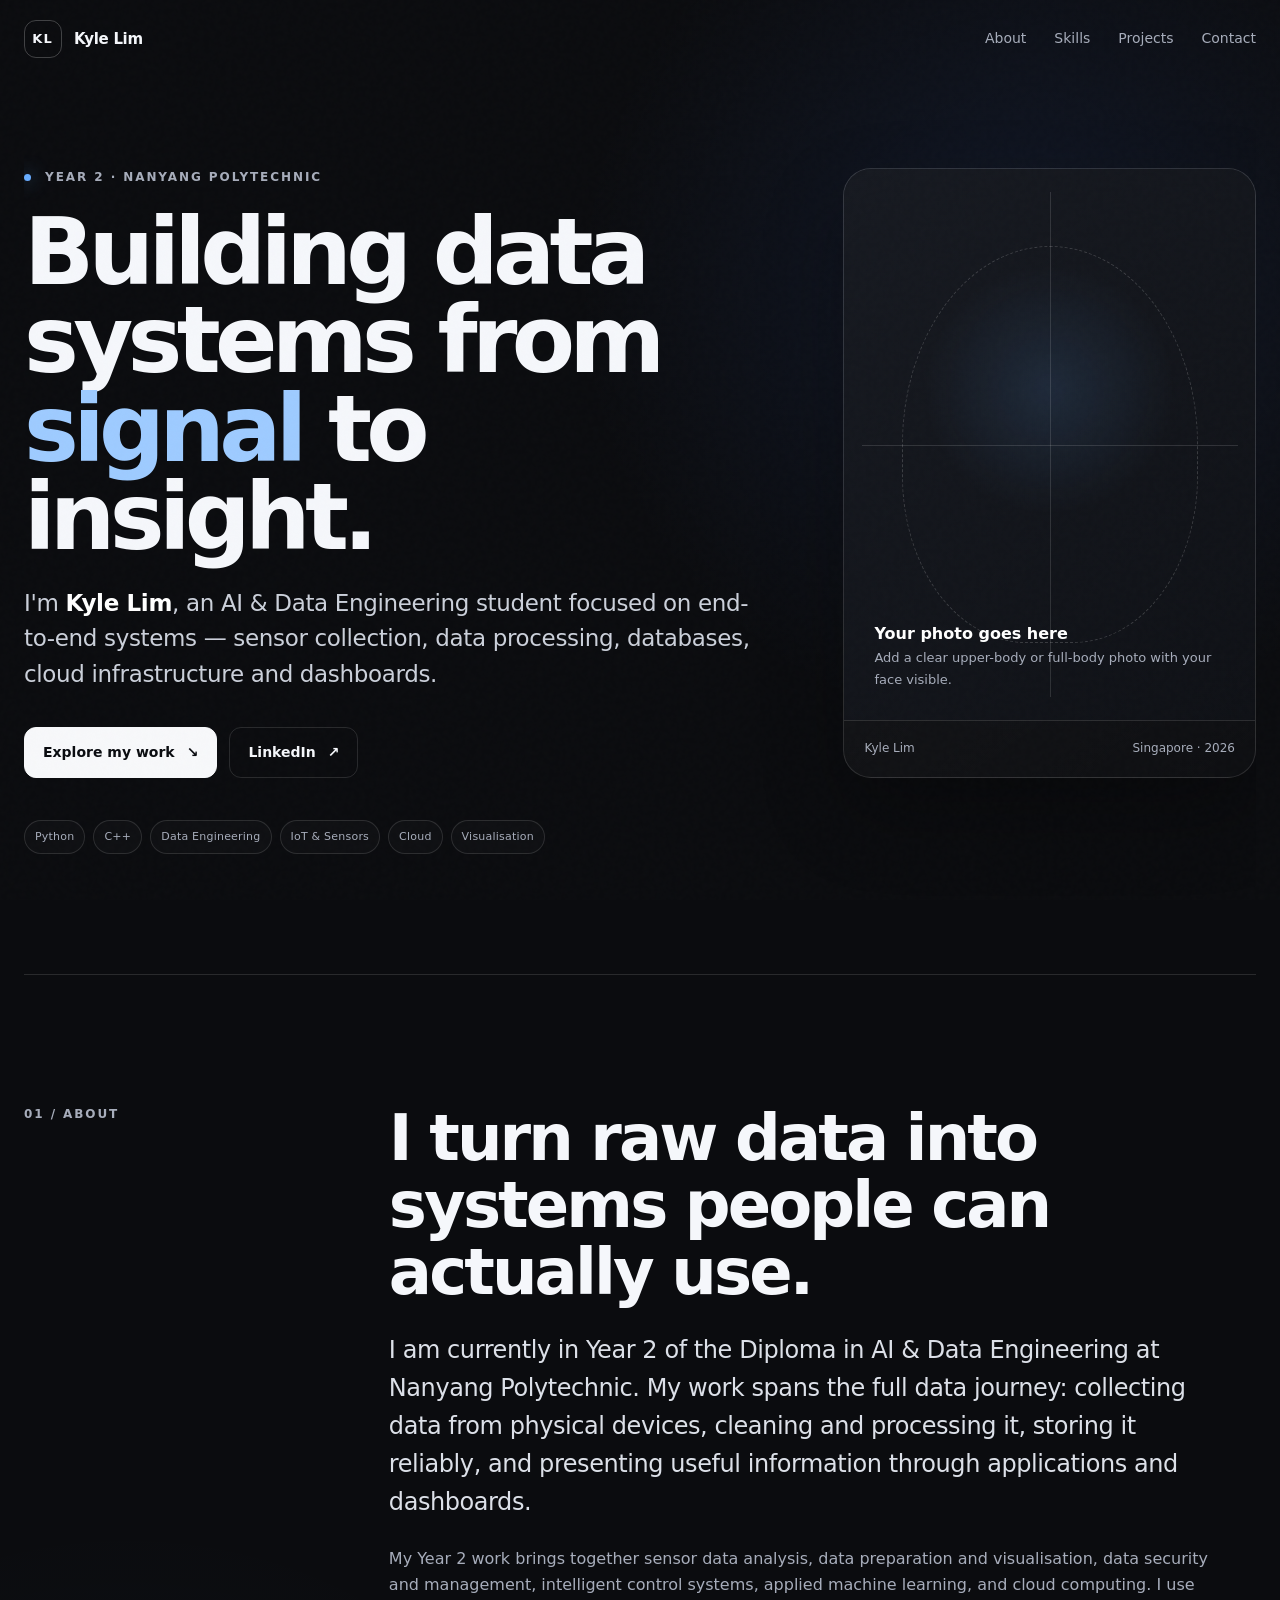
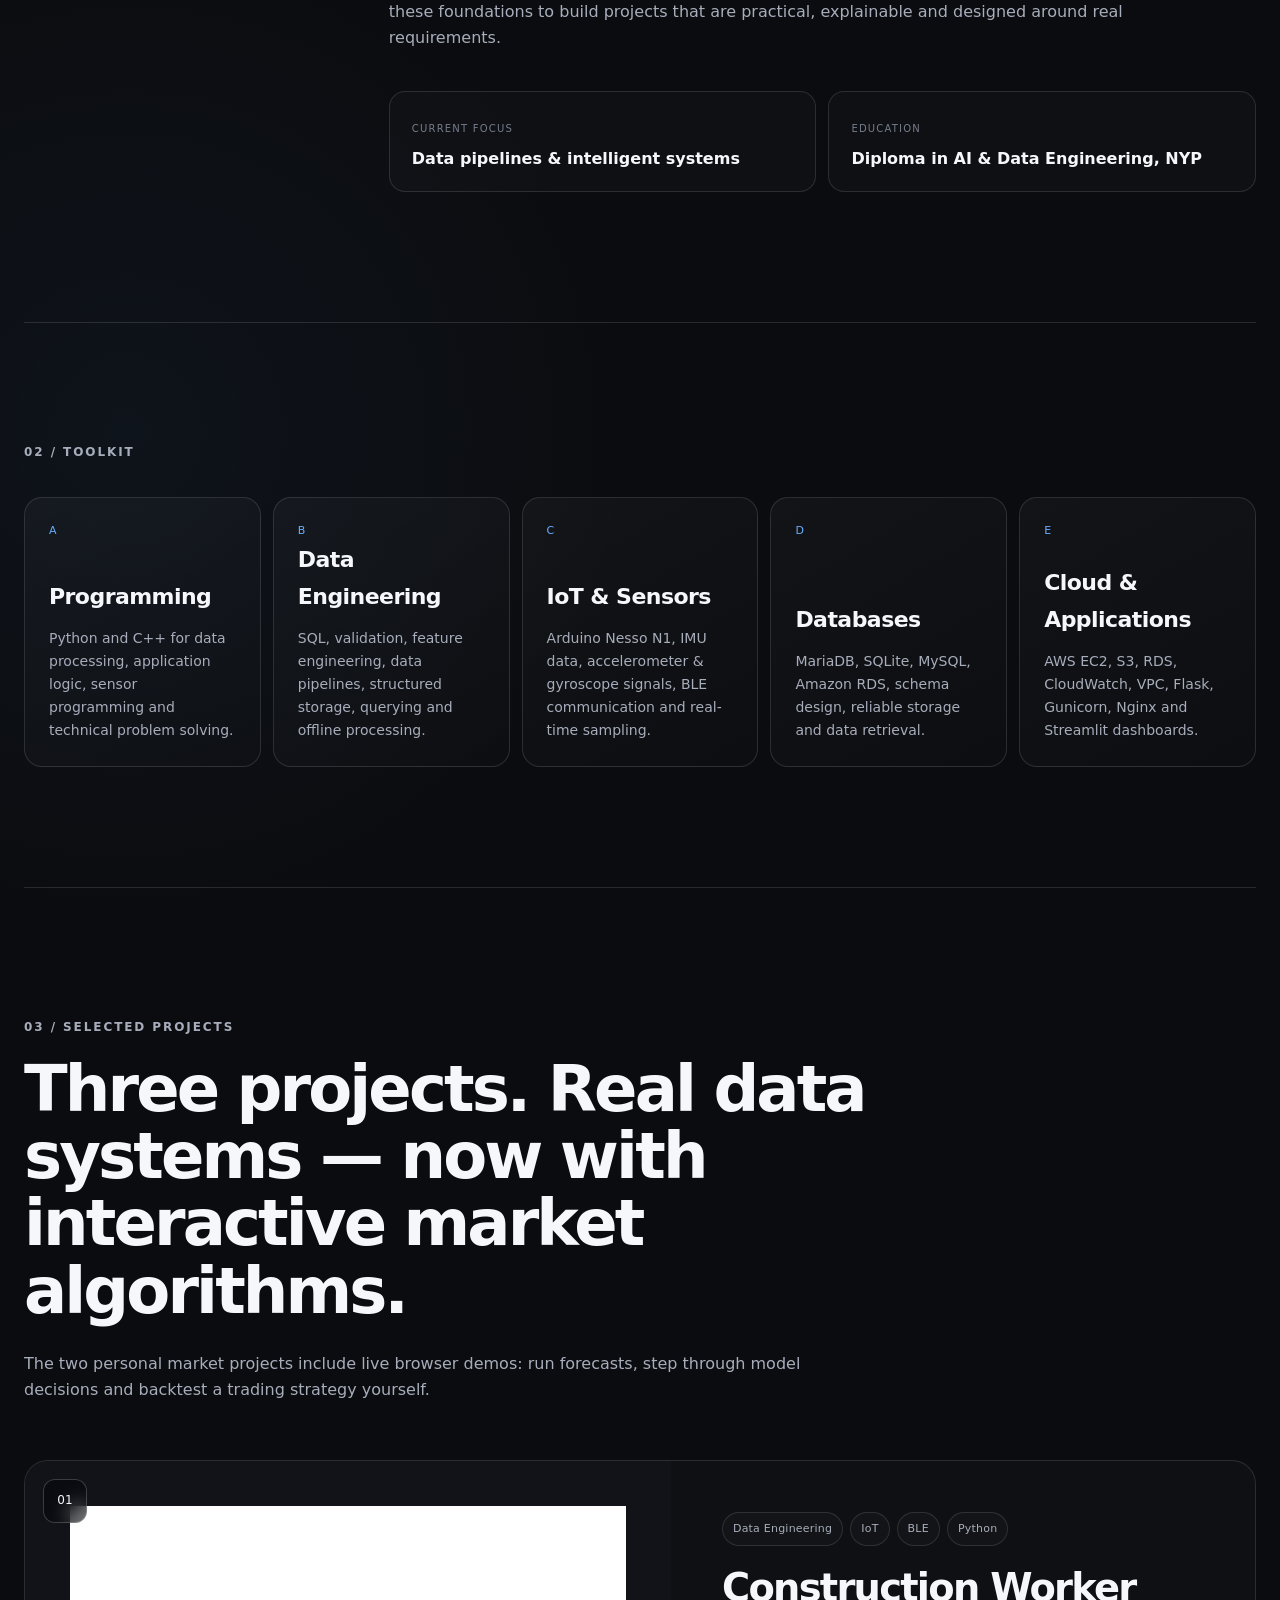
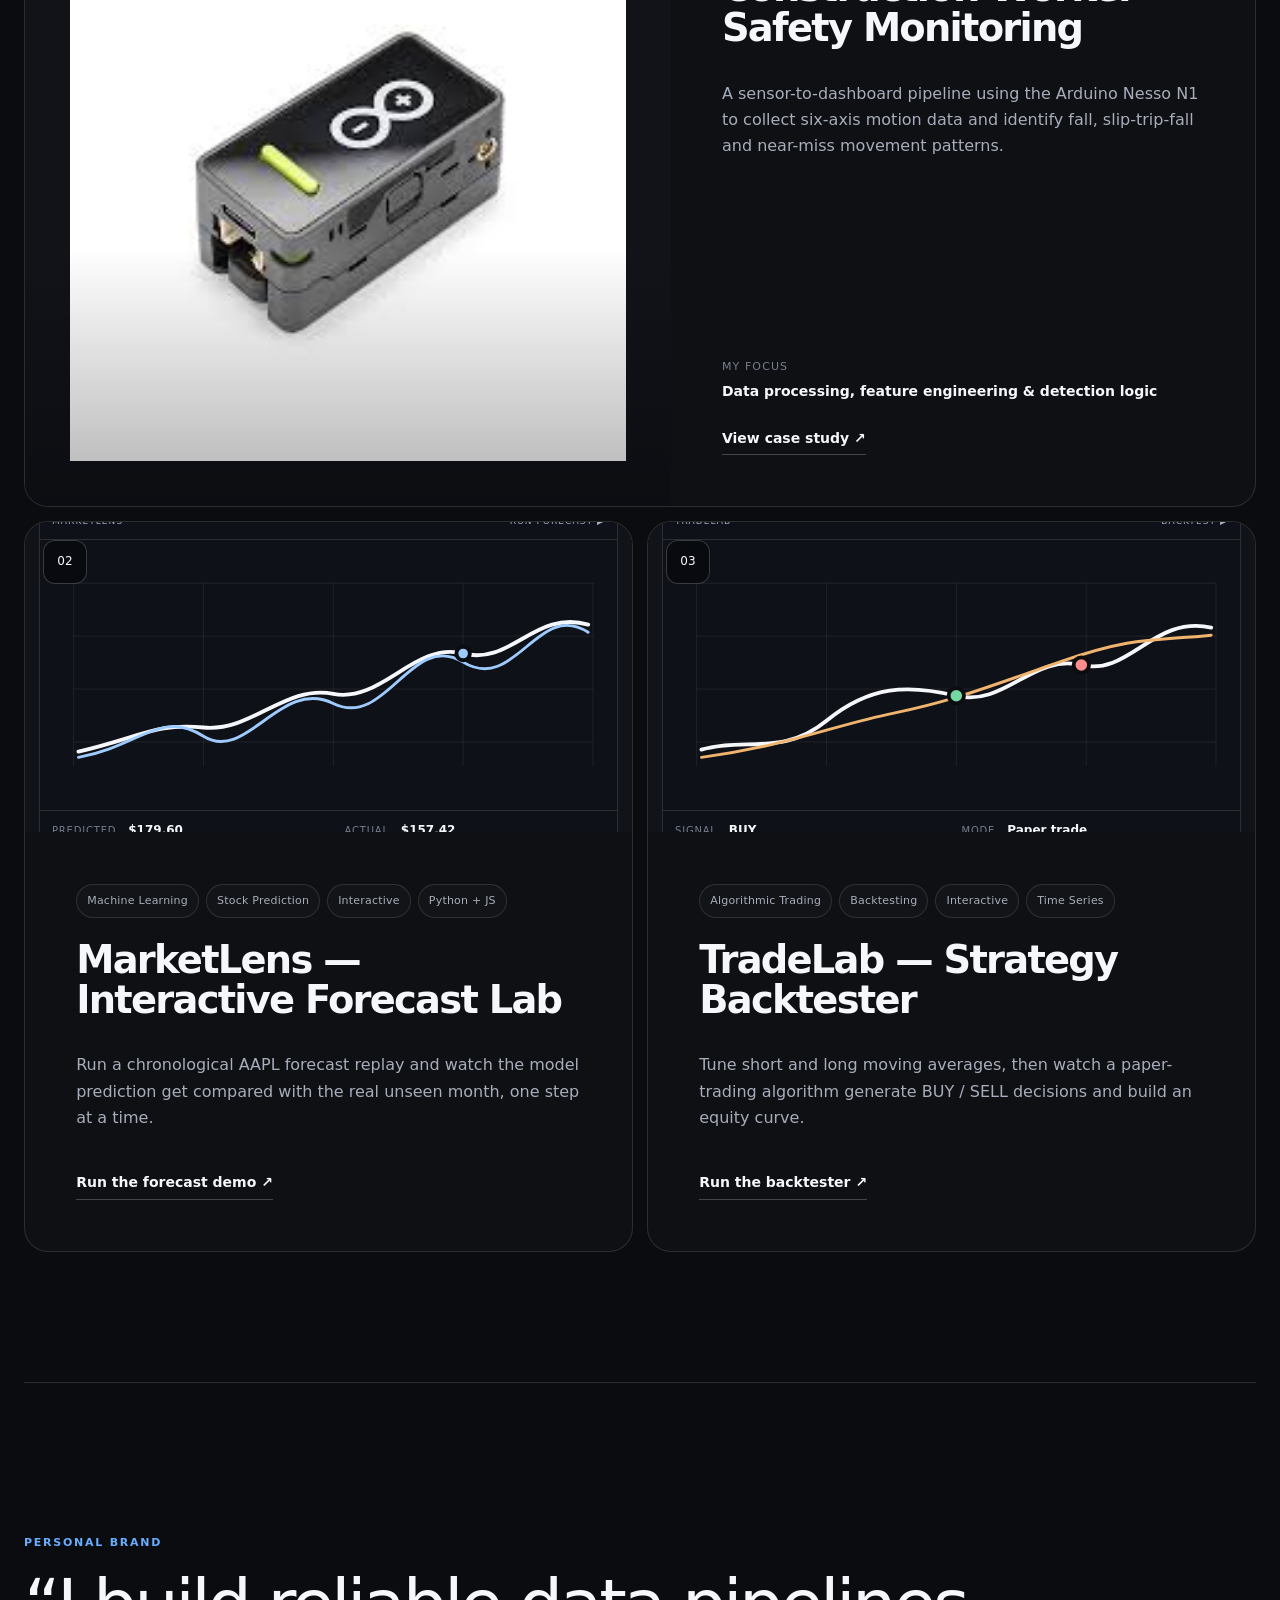
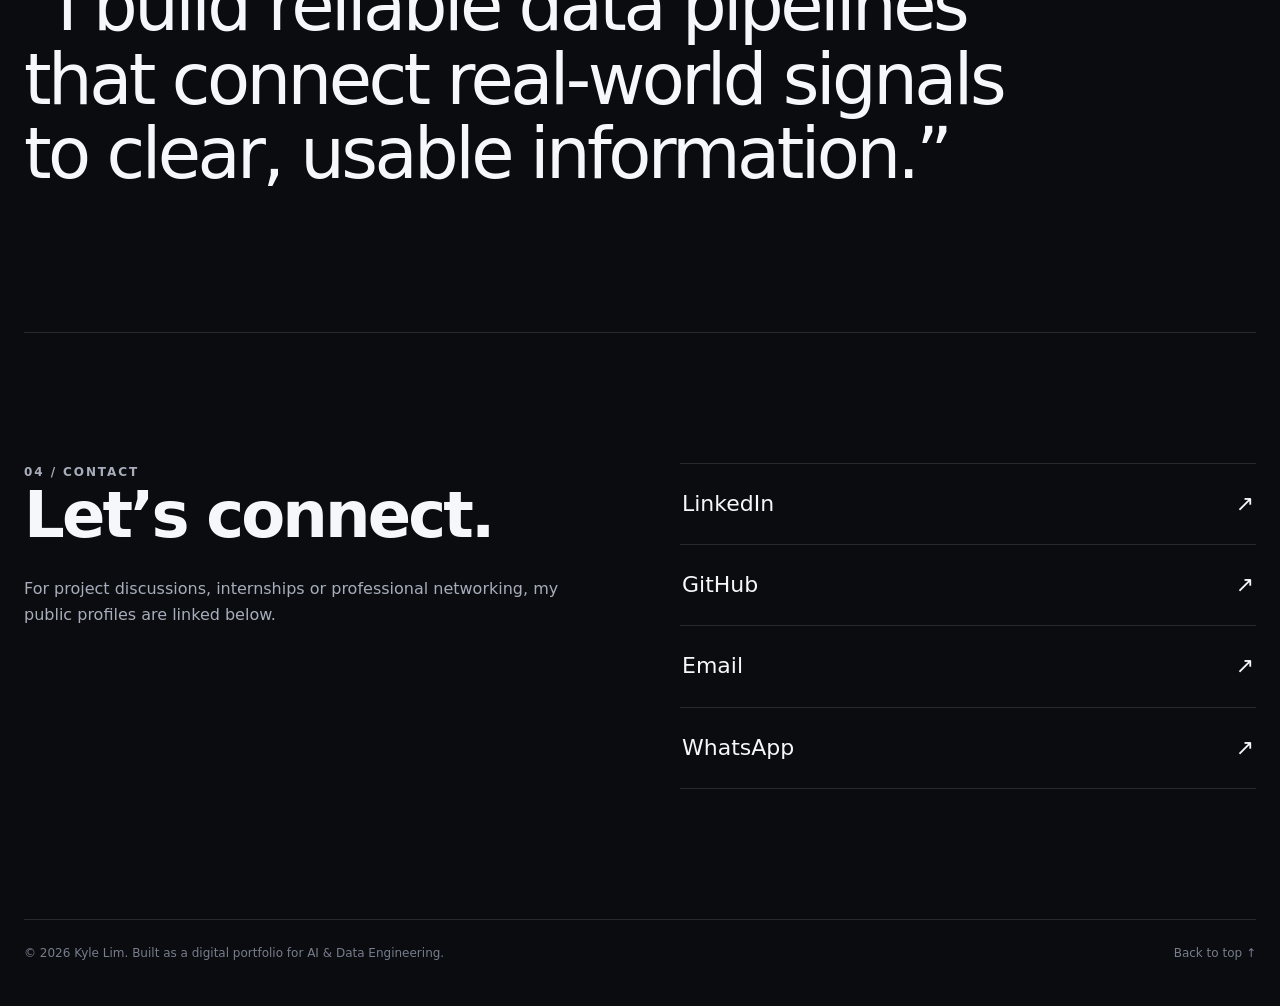
==== index.html @ b6426683 "Add files via upload" ====
<!doctype html>
<html lang="en">
<head>
  <meta charset="utf-8">
  <meta name="viewport" content="width=device-width, initial-scale=1">
  <meta name="description" content="Kyle Lim — Year 2 AI & Data Engineering student at Nanyang Polytechnic. Portfolio featuring sensor data engineering, stock forecasting and recommendation systems.">
  <meta name="theme-color" content="#0b0c0f">
  <title>Kyle Lim — AI & Data Engineering</title>
  <link rel="icon" href="favicon.svg" type="image/svg+xml">
  <link rel="stylesheet" href="styles.css">
  <script src="profile-config.js" defer></script>
  <script src="script.js" defer></script>
</head>
<body>
  <a class="skip-link" href="#main">Skip to content</a>
  <div class="noise" aria-hidden="true"></div>

  <header class="site-header" data-header>
    <a class="brand" href="index.html" aria-label="Kyle Lim home">
      <span class="brand-mark">KL</span>
      <span class="brand-name">Kyle Lim</span>
    </a>
    <button class="menu-toggle" type="button" aria-label="Open navigation" aria-expanded="false" data-menu-toggle>
      <span></span><span></span>
    </button>
    <nav class="site-nav" data-nav aria-label="Primary navigation">
      <a href="#about">About</a>
      <a href="#skills">Skills</a>
      <a href="#projects">Projects</a>
      <a href="#contact">Contact</a>
    </nav>
  </header>

  <main id="main">
    <section class="hero section-shell" aria-labelledby="hero-title">
      <div class="hero-grid" aria-hidden="true"></div>
      <div class="hero-copy reveal">
        <div class="eyebrow"><span class="status-dot"></span> Year 2 · Nanyang Polytechnic</div>
        <h1 id="hero-title">Building data systems from <span class="text-accent">signal</span> to insight.</h1>
        <p class="hero-lede">I'm <strong>Kyle Lim</strong>, an AI &amp; Data Engineering student focused on end-to-end systems — sensor collection, data processing, databases, cloud infrastructure and dashboards.</p>
        <div class="hero-actions">
          <a class="button button-primary" href="#projects">Explore my work <span aria-hidden="true">↘</span></a>
          <a class="button button-ghost profile-link" data-profile-link="linkedin" href="#" target="_blank" rel="noreferrer">LinkedIn <span aria-hidden="true">↗</span></a>
        </div>
        <div class="hero-proof" aria-label="Key areas">
          <span>Python</span><span>C++</span><span>Data Engineering</span><span>IoT &amp; Sensors</span><span>Cloud</span><span>Visualisation</span>
        </div>
      </div>

      <aside class="portrait-card reveal reveal-delay" aria-label="Profile photo placeholder">
        <div class="portrait-placeholder">
          <div class="portrait-crosshair" aria-hidden="true"></div>
          <p><strong>Your photo goes here</strong><br><span>Add a clear upper-body or full-body photo with your face visible.</span></p>
        </div>
        <div class="portrait-meta">
          <span>Kyle Lim</span>
          <span>Singapore · 2026</span>
        </div>
      </aside>
    </section>

    <section id="about" class="section-shell split-section">
      <div class="section-kicker reveal">01 / ABOUT</div>
      <div class="section-content reveal">
        <h2>I turn raw data into systems people can actually use.</h2>
        <p class="large-copy">I am currently in Year 2 of the Diploma in AI &amp; Data Engineering at Nanyang Polytechnic. My work spans the full data journey: collecting data from physical devices, cleaning and processing it, storing it reliably, and presenting useful information through applications and dashboards.</p>
        <p>My Year 2 work brings together sensor data analysis, data preparation and visualisation, data security and management, intelligent control systems, applied machine learning, and cloud computing. I use these foundations to build projects that are practical, explainable and designed around real requirements.</p>
        <div class="about-cards">
          <div class="mini-card"><span class="mini-label">Current focus</span><strong>Data pipelines &amp; intelligent systems</strong></div>
          <div class="mini-card"><span class="mini-label">Education</span><strong>Diploma in AI &amp; Data Engineering, NYP</strong></div>
        </div>
      </div>
    </section>

    <section id="skills" class="section-shell skills-section">
      <div class="section-kicker reveal">02 / TOOLKIT</div>
      <div class="skills-grid">
        <article class="skill-card reveal">
          <span class="skill-index">A</span>
          <h3>Programming</h3>
          <p>Python and C++ for data processing, application logic, sensor programming and technical problem solving.</p>
        </article>
        <article class="skill-card reveal reveal-delay-1">
          <span class="skill-index">B</span>
          <h3>Data Engineering</h3>
          <p>SQL, validation, feature engineering, data pipelines, structured storage, querying and offline processing.</p>
        </article>
        <article class="skill-card reveal reveal-delay-2">
          <span class="skill-index">C</span>
          <h3>IoT &amp; Sensors</h3>
          <p>Arduino Nesso N1, IMU data, accelerometer &amp; gyroscope signals, BLE communication and real-time sampling.</p>
        </article>
        <article class="skill-card reveal reveal-delay-3">
          <span class="skill-index">D</span>
          <h3>Databases</h3>
          <p>MariaDB, SQLite, MySQL, Amazon RDS, schema design, reliable storage and data retrieval.</p>
        </article>
        <article class="skill-card reveal reveal-delay-3">
          <span class="skill-index">E</span>
          <h3>Cloud &amp; Applications</h3>
          <p>AWS EC2, S3, RDS, CloudWatch, VPC, Flask, Gunicorn, Nginx and Streamlit dashboards.</p>
        </article>
      </div>
    </section>

    <section id="projects" class="section-shell projects-section">
      <div class="section-heading reveal">
        <div class="section-kicker">03 / SELECTED PROJECTS</div>
        <h2>Three projects. Real data systems — now with interactive market algorithms.</h2>
        <p>The two personal market projects include live browser demos: run forecasts, step through model decisions and backtest a trading strategy yourself.</p>
      </div>

      <article class="project-card project-card-featured reveal">
        <a class="project-media" href="nesso.html" aria-label="Open Nesso N1 project case study">
          <img src="nesso-device.png" alt="Arduino Nesso N1 device used for the worker safety monitoring project">
          <div class="project-media-overlay"></div>
          <span class="project-number">01</span>
        </a>
        <div class="project-info">
          <div class="project-tags"><span>Data Engineering</span><span>IoT</span><span>BLE</span><span>Python</span></div>
          <h3><a href="nesso.html">Construction Worker Safety Monitoring</a></h3>
          <p>A sensor-to-dashboard pipeline using the Arduino Nesso N1 to collect six-axis motion data and identify fall, slip-trip-fall and near-miss movement patterns.</p>
          <div class="project-role"><span>My focus</span><strong>Data processing, feature engineering &amp; detection logic</strong></div>
          <a class="text-link" href="nesso.html">View case study <span aria-hidden="true">↗</span></a>
        </div>
      </article>

      <div class="project-grid-two">
        <article class="project-card project-card-compact reveal">
          <a class="project-media market-card-media" href="stocks.html" aria-label="Open MarketLens interactive forecasting case study">
            <div class="card-chart-preview"><div class="card-preview-bar"><span>MARKETLENS</span><span>RUN FORECAST ▶</span></div><svg viewBox="0 0 600 280" role="img" aria-label="Preview chart showing actual and predicted stock prices"><path class="preview-grid" d="M35 45H575M35 100H575M35 155H575M35 210H575M35 45V235M170 45V235M305 45V235M440 45V235M575 45V235"/><path class="preview-line-a" d="M40 220 C105 205 120 190 170 195 S255 150 305 160 S390 105 440 118 S515 72 570 88"/><path class="preview-line-b" d="M40 226 C105 214 125 176 170 204 S250 143 305 170 S386 94 440 127 S518 62 570 96"/><circle class="preview-cursor" cx="440" cy="118" r="7"/></svg><div class="card-preview-metrics"><span>Predicted</span><strong>$179.60</strong><span>Actual</span><strong>$157.42</strong></div></div>
            <span class="project-number">02</span>
          </a>
          <div class="project-info"><div class="project-tags"><span>Machine Learning</span><span>Stock Prediction</span><span>Interactive</span><span>Python + JS</span></div><h3><a href="stocks.html">MarketLens — Interactive Forecast Lab</a></h3><p>Run a chronological AAPL forecast replay and watch the model prediction get compared with the real unseen month, one step at a time.</p><a class="text-link" href="stocks.html">Run the forecast demo <span aria-hidden="true">↗</span></a></div>
        </article>
        <article class="project-card project-card-compact reveal reveal-delay-1">
          <a class="project-media market-card-media" href="tradelab.html" aria-label="Open TradeLab interactive trading backtester">
            <div class="card-chart-preview"><div class="card-preview-bar"><span>TRADELAB</span><span>BACKTEST ▶</span></div><svg viewBox="0 0 600 280" role="img" aria-label="Preview chart showing a moving-average trading strategy"><path class="preview-grid" d="M35 45H575M35 100H575M35 155H575M35 210H575M35 45V235M170 45V235M305 45V235M440 45V235M575 45V235"/><path class="preview-line-a" d="M40 218 C85 205 125 225 170 188 S255 150 305 162 S385 118 435 130 S510 78 570 91"/><path class="preview-line-c" d="M40 226 C130 214 180 192 240 180 S340 152 415 126 S510 105 570 99"/><circle class="preview-buy" cx="305" cy="162" r="8"/><circle class="preview-sell" cx="435" cy="130" r="8"/></svg><div class="card-preview-metrics"><span>Signal</span><strong>BUY</strong><span>Mode</span><strong>Paper trade</strong></div></div>
            <span class="project-number">03</span>
          </a>
          <div class="project-info"><div class="project-tags"><span>Algorithmic Trading</span><span>Backtesting</span><span>Interactive</span><span>Time Series</span></div><h3><a href="tradelab.html">TradeLab — Strategy Backtester</a></h3><p>Tune short and long moving averages, then watch a paper-trading algorithm generate BUY / SELL decisions and build an equity curve.</p><a class="text-link" href="tradelab.html">Run the backtester <span aria-hidden="true">↗</span></a></div>
        </article>
      </div>
    </section>

    <section class="section-shell statement-section reveal">
      <p class="statement-label">PERSONAL BRAND</p>
      <blockquote>“I build reliable data pipelines that connect real-world signals to clear, usable information.”</blockquote>
    </section>

    <section id="contact" class="section-shell contact-section">
      <div class="contact-copy reveal">
        <div class="section-kicker">04 / CONTACT</div>
        <h2>Let’s connect.</h2>
        <p>For project discussions, internships or professional networking, my public profiles are linked below.</p>
      </div>
      <div class="contact-links reveal reveal-delay">
        <a class="contact-link profile-link" data-profile-link="linkedin" href="#" target="_blank" rel="noreferrer"><span>LinkedIn</span><span aria-hidden="true">↗</span></a>
        <a class="contact-link profile-link" data-profile-link="github" href="#" target="_blank" rel="noreferrer"><span>GitHub</span><span aria-hidden="true">↗</span></a>
        <a class="contact-link profile-link" data-profile-link="email" href="#"><span>Email</span><span aria-hidden="true">↗</span></a>
        <a class="contact-link profile-link" data-profile-link="whatsapp" href="#" target="_blank" rel="noreferrer"><span>WhatsApp</span><span aria-hidden="true">↗</span></a>
      </div>
    </section>
  </main>

  <footer class="site-footer section-shell">
    <p>© 2026 Kyle Lim. Built as a digital portfolio for AI &amp; Data Engineering.</p>
    <a href="#main">Back to top ↑</a>
  </footer>
</body>
</html>
---- styles.css ----
:root {
  --bg: #0b0c0f;
  --bg-soft: #111318;
  --panel: #151820;
  --panel-2: #1a1e27;
  --text: #f5f7fb;
  --muted: #a7adbb;
  --muted-2: #767d8d;
  --line: rgba(255,255,255,.12);
  --line-strong: rgba(255,255,255,.22);
  --accent: #68adff;
  --accent-2: #9ecbff;
  --max: 1240px;
  --radius: 22px;
  --header-h: 78px;
}
* { box-sizing: border-box; }
html { scroll-behavior: smooth; }
body {
  margin: 0;
  color: var(--text);
  background:
    radial-gradient(circle at 80% 5%, rgba(72,126,255,.10), transparent 28rem),
    radial-gradient(circle at 10% 35%, rgba(73,162,255,.05), transparent 32rem),
    var(--bg);
  font-family: Inter, ui-sans-serif, system-ui, -apple-system, BlinkMacSystemFont, "Segoe UI", sans-serif;
  font-size: 16px;
  line-height: 1.65;
  text-rendering: optimizeLegibility;
}
a { color: inherit; text-decoration: none; }
img, video { display: block; max-width: 100%; }
button { font: inherit; }
::selection { background: var(--accent); color: #07101a; }
.noise { position: fixed; inset: 0; pointer-events: none; z-index: 99; opacity: .025; background-image: url("data:image/svg+xml,%3Csvg viewBox='0 0 180 180' xmlns='http://www.w3.org/2000/svg'%3E%3Cfilter id='n'%3E%3CfeTurbulence type='fractalNoise' baseFrequency='.9' numOctaves='4' stitchTiles='stitch'/%3E%3C/filter%3E%3Crect width='100%25' height='100%25' filter='url(%23n)' opacity='.7'/%3E%3C/svg%3E"); }
.skip-link { position: fixed; top: 10px; left: 10px; z-index: 200; padding: 10px 14px; color: #000; background: #fff; transform: translateY(-150%); transition: transform .2s ease; border-radius: 8px; }
.skip-link:focus { transform: translateY(0); }
.section-shell { width: min(calc(100% - 48px), var(--max)); margin-inline: auto; }
.site-header { position: sticky; top: 0; z-index: 80; height: var(--header-h); display: flex; align-items: center; justify-content: space-between; width: min(calc(100% - 48px), var(--max)); margin-inline: auto; transition: background .25s ease, border-color .25s ease, backdrop-filter .25s ease; }
.site-header.scrolled { background: rgba(11,12,15,.78); border-bottom: 1px solid var(--line); backdrop-filter: blur(18px); width: 100%; padding-inline: max(24px, calc((100vw - var(--max))/2)); }
.brand { display: inline-flex; align-items: center; gap: 12px; font-weight: 760; letter-spacing: -.02em; }
.brand-mark { display: grid; place-items: center; width: 38px; height: 38px; border: 1px solid var(--line-strong); border-radius: 12px; font-size: 13px; letter-spacing: .08em; }
.brand-name { font-size: 15px; }
.site-nav { display: flex; align-items: center; gap: 28px; color: var(--muted); font-size: 14px; }
.site-nav a { position: relative; transition: color .2s ease; }
.site-nav a::after { content: ""; position: absolute; left: 0; right: 100%; bottom: -6px; height: 1px; background: var(--text); transition: right .2s ease; }
.site-nav a:hover, .site-nav a:focus-visible { color: var(--text); }
.site-nav a:hover::after, .site-nav a:focus-visible::after { right: 0; }
.menu-toggle { display: none; width: 42px; height: 42px; border: 1px solid var(--line); border-radius: 12px; background: transparent; color: #fff; padding: 12px; }
.menu-toggle span { display: block; height: 1px; background: currentColor; margin: 5px 0; }
.hero { position: relative; min-height: calc(100vh - var(--header-h)); display: grid; grid-template-columns: 1.15fr .65fr; gap: clamp(48px, 7vw, 110px); align-items: center; padding: 90px 0 120px; overflow: hidden; }
.hero-grid { position: absolute; width: 680px; height: 680px; right: -210px; top: 5%; opacity: .16; background-image: linear-gradient(var(--line) 1px, transparent 1px), linear-gradient(90deg, var(--line) 1px, transparent 1px); background-size: 42px 42px; mask-image: radial-gradient(circle, #000 0%, transparent 70%); pointer-events: none; }
.eyebrow, .section-kicker, .case-label { font-size: 12px; text-transform: uppercase; letter-spacing: .16em; color: var(--muted); font-weight: 730; }
.status-dot { display: inline-block; width: 7px; height: 7px; background: var(--accent); border-radius: 50%; margin-right: 8px; box-shadow: 0 0 18px rgba(104,173,255,.7); }
.hero h1, .case-hero h1, .placeholder-page h1 { margin: 20px 0 24px; font-size: clamp(54px, 7.2vw, 104px); line-height: .96; letter-spacing: -.062em; max-width: 950px; }
.text-accent { color: var(--accent-2); }
.hero-lede, .case-deck { max-width: 740px; font-size: clamp(18px, 2vw, 23px); line-height: 1.55; color: #cbd0da; letter-spacing: -.015em; }
.hero-lede strong { color: #fff; }
.hero-actions { display: flex; flex-wrap: wrap; gap: 12px; margin-top: 34px; }
.button { display: inline-flex; gap: 12px; align-items: center; justify-content: center; padding: 13px 18px; border-radius: 12px; border: 1px solid var(--line); font-size: 14px; font-weight: 700; transition: transform .2s ease, border-color .2s ease, background .2s ease; }
.button:hover { transform: translateY(-2px); }
.button-primary { background: #f7f8fa; color: #0a0c10; border-color: #f7f8fa; }
.button-ghost:hover { border-color: var(--line-strong); background: rgba(255,255,255,.04); }
.profile-link.is-placeholder { opacity: .55; cursor: not-allowed; }
.profile-link.is-placeholder::after { content: " · add link"; font-size: 10px; color: var(--muted-2); }
.hero-proof { display: flex; flex-wrap: wrap; gap: 8px; margin-top: 42px; }
.hero-proof span, .project-tags span, .case-tags span { padding: 7px 10px; border: 1px solid var(--line); border-radius: 999px; font-size: 11px; letter-spacing: .02em; color: var(--muted); background: rgba(255,255,255,.018); }
.portrait-card { align-self: stretch; max-height: 610px; min-height: 500px; background: linear-gradient(145deg, rgba(255,255,255,.06), rgba(255,255,255,.015)); border: 1px solid var(--line); border-radius: 28px; overflow: hidden; display: grid; grid-template-rows: 1fr auto; box-shadow: 0 35px 80px rgba(0,0,0,.28); }
.portrait-placeholder { display: grid; place-items: end start; position: relative; min-height: 430px; padding: 30px; background: radial-gradient(circle at 50% 40%, rgba(104,173,255,.13), transparent 32%), linear-gradient(135deg,#171a21,#0f1116); }
.portrait-crosshair { position: absolute; inset: 14%; border: 1px dashed rgba(255,255,255,.17); border-radius: 50% 50% 42% 42%; }
.portrait-crosshair::before, .portrait-crosshair::after { content:""; position:absolute; background:rgba(255,255,255,.13); }
.portrait-crosshair::before { width:1px; top:-14%; bottom:-14%; left:50%; }
.portrait-crosshair::after { height:1px; left:-14%; right:-14%; top:50%; }
.portrait-placeholder p { position: relative; z-index: 1; margin: 0; font-size: 13px; color: var(--muted); }
.portrait-placeholder strong { color: #fff; font-size: 16px; }
.portrait-meta { display: flex; justify-content: space-between; gap: 20px; padding: 18px 20px; border-top: 1px solid var(--line); font-size: 12px; color: var(--muted); }
.split-section { display: grid; grid-template-columns: .34fr 1fr; gap: 70px; padding: 130px 0; border-top: 1px solid var(--line); }
.section-content { max-width: 900px; }
.section-content h2, .section-heading h2, .architecture-section h2, .case-copy h2, .contact-copy h2, .todo-box h2 { margin: 0 0 26px; font-size: clamp(36px, 5vw, 68px); line-height: 1.05; letter-spacing: -.045em; }
.section-content p, .section-heading p, .case-copy > p, .contact-copy p { color: var(--muted); max-width: 820px; }
.large-copy { color: #dce0e8 !important; font-size: clamp(19px, 2vw, 24px); line-height: 1.58; letter-spacing: -.018em; }
.about-cards { display: grid; grid-template-columns: repeat(2, minmax(0,1fr)); gap: 12px; margin-top: 40px; }
.mini-card { padding: 22px; border: 1px solid var(--line); border-radius: 16px; background: rgba(255,255,255,.018); }
.mini-card strong { display: block; margin-top: 7px; font-size: 16px; line-height: 1.35; }
.mini-label { color: var(--muted-2); text-transform: uppercase; letter-spacing: .12em; font-size: 10px; }
.skills-section { padding: 120px 0; border-top: 1px solid var(--line); }
.skills-grid { display: grid; grid-template-columns: repeat(auto-fit,minmax(220px,1fr)); gap: 12px; margin-top: 34px; }
.skill-card { min-height: 270px; padding: 24px; border: 1px solid var(--line); border-radius: 18px; background: linear-gradient(150deg,rgba(255,255,255,.035),rgba(255,255,255,.01)); display: flex; flex-direction: column; }
.skill-index { font-size: 11px; color: var(--accent); letter-spacing: .14em; }
.skill-card h3 { margin: auto 0 12px; font-size: 22px; letter-spacing: -.025em; }
.skill-card p { margin: 0; color: var(--muted); font-size: 14px; }
.projects-section { padding: 130px 0; border-top: 1px solid var(--line); }
.section-heading { max-width: 850px; margin-bottom: 56px; }
.section-heading .section-kicker { margin-bottom: 18px; }
.project-card { border: 1px solid var(--line); border-radius: 24px; overflow: hidden; background: rgba(255,255,255,.018); }
.project-card-featured { display: grid; grid-template-columns: 1.05fr .95fr; min-height: 520px; }
.project-media { position: relative; min-height: 390px; overflow: hidden; background: radial-gradient(circle at 50% 45%,rgba(104,173,255,.14),transparent 45%), #111319; }
.project-media img { width: 100%; height: 100%; object-fit: contain; padding: 12px; transition: transform .7s cubic-bezier(.2,.7,.2,1), filter .5s ease; }
.project-card-featured .project-media img { object-fit: contain; padding: 7%; }
.project-media-overlay { position: absolute; inset: 0; background: linear-gradient(to top,rgba(0,0,0,.3),transparent 40%); pointer-events:none; }
.project-media:hover img { transform: scale(1.035); }
.project-number { position: absolute; top: 18px; left: 18px; width: 44px; height: 44px; display: grid; place-items: center; border-radius: 12px; border: 1px solid rgba(255,255,255,.2); background: rgba(5,7,10,.55); backdrop-filter: blur(10px); font-size: 12px; }
.project-info { padding: clamp(28px,4vw,54px); display: flex; flex-direction: column; align-items: flex-start; }
.project-tags, .case-tags { display: flex; flex-wrap: wrap; gap: 7px; }
.project-info h3 { margin: 22px 0 16px; font-size: clamp(28px,3vw,44px); line-height: 1.05; letter-spacing: -.045em; }
.project-info p { color: var(--muted); max-width: 560px; }
.project-role { margin-top: auto; padding-top: 28px; display: grid; gap: 4px; }
.project-role span { color: var(--muted-2); font-size: 11px; text-transform: uppercase; letter-spacing: .1em; }
.project-role strong { font-size: 14px; }
.text-link { margin-top: 24px; font-size: 14px; font-weight: 750; border-bottom: 1px solid var(--line-strong); padding-bottom: 4px; }
.project-grid-two { display: grid; grid-template-columns: repeat(2,minmax(0,1fr)); gap: 14px; margin-top: 14px; }
.project-card-compact .project-media { height: 310px; min-height: 0; }
.cloud-media img { object-fit: contain; object-position: center; padding: 10px; }
.project-placeholder { border-style: dashed; }
.placeholder-media { display: grid; place-items: center; background: linear-gradient(135deg,#11141a,#161a23); }
.placeholder-symbol, .placeholder-big { font-size: clamp(80px,12vw,190px); line-height: 1; font-weight: 820; letter-spacing: -.08em; color: rgba(255,255,255,.045); }
.statement-section { padding: 140px 0; border-top: 1px solid var(--line); border-bottom: 1px solid var(--line); }
.statement-label { color: var(--accent); font-size: 11px; letter-spacing: .16em; font-weight: 760; }
.statement-section blockquote { margin: 18px 0 0; max-width: 1050px; font-size: clamp(36px,5.5vw,74px); line-height: 1.05; letter-spacing: -.05em; }
.contact-section { display: grid; grid-template-columns: 1fr 1fr; gap: 80px; padding: 130px 0; }
.contact-links { border-top: 1px solid var(--line); }
.contact-link { display: flex; justify-content: space-between; align-items: center; border-bottom: 1px solid var(--line); padding: 22px 2px; font-size: 22px; transition: padding .2s ease, color .2s ease; }
.contact-link:hover { padding-left: 10px; color: var(--accent-2); }
.site-footer { padding: 24px 0 42px; border-top: 1px solid var(--line); display: flex; justify-content: space-between; gap: 20px; color: var(--muted-2); font-size: 12px; }
.site-footer p { margin: 0; }
/* case studies */
.case-hero { padding: 70px 0 90px; }
.case-breadcrumb { display:flex; gap:10px; color:var(--muted-2); font-size:12px; margin-bottom: 60px; }
.case-breadcrumb a:hover { color:var(--text); }
.case-hero-grid { display:grid; grid-template-columns:1.06fr .7fr; gap:70px; align-items:center; }
.case-hero h1 { font-size: clamp(52px,7vw,96px); }
.case-hero-visual { min-height: 430px; border:1px solid var(--line); border-radius:28px; background:radial-gradient(circle at 50% 45%,rgba(104,173,255,.14),transparent 45%),#111319; display:grid; place-items:center; overflow:hidden; }
.case-hero-visual img { width:80%; height:80%; object-fit:contain; }
.case-hero-browser img { width:100%; height:100%; object-fit:contain; padding:10px; background:#0f1218; }
.case-facts { display:grid; grid-template-columns:repeat(4,minmax(0,1fr)); border-top:1px solid var(--line); border-bottom:1px solid var(--line); margin-top:70px; }
.case-facts div { padding:22px 18px 22px 0; }
.case-facts div + div { border-left:1px solid var(--line); padding-left:22px; }
.case-facts span { display:block; color:var(--muted-2); font-size:10px; letter-spacing:.12em; text-transform:uppercase; margin-bottom:7px; }
.case-facts strong { font-size:14px; }
.case-section { display:grid; grid-template-columns:.34fr 1fr; gap:70px; padding:130px 0; border-top:1px solid var(--line); }
.case-copy { max-width:900px; }
.role-grid, .outcome-grid { display:grid; grid-template-columns:repeat(2,minmax(0,1fr)); gap:12px; margin-top:40px; }
.role-grid article, .outcome-grid article { padding:24px; min-height:190px; border:1px solid var(--line); border-radius:16px; background:rgba(255,255,255,.018); }
.role-grid article span { color:var(--accent-2); font-size:12px; text-transform:uppercase; letter-spacing:.1em; font-weight:700; }
.role-grid p, .outcome-grid p { color:var(--muted); font-size:14px; margin:12px 0 0; }
.architecture-section { padding:110px 0; border-top:1px solid var(--line); }
.architecture-section h2 { margin-top:16px; max-width:800px; }
.pipeline { display:grid; grid-template-columns:1fr auto 1fr auto 1.15fr auto 1.25fr auto 1fr; gap:9px; align-items:stretch; margin-top:48px; }
.pipeline-node { min-height:155px; padding:20px; border:1px solid var(--line); border-radius:16px; display:flex; flex-direction:column; background:linear-gradient(145deg,rgba(255,255,255,.035),rgba(255,255,255,.012)); }
.node-no { color:var(--accent); font-size:10px; letter-spacing:.12em; }
.pipeline-node strong { margin-top:auto; font-size:17px; }
.pipeline-node small { color:var(--muted); font-size:11px; margin-top:5px; line-height:1.4; }
.pipeline-arrow { display:grid; place-items:center; color:var(--muted-2); }
.process-list { margin-top:36px; border-top:1px solid var(--line); }
.process-step { display:grid; grid-template-columns:72px 1fr; gap:20px; padding:24px 0; border-bottom:1px solid var(--line); }
.process-step > span { color:var(--accent); font-size:11px; letter-spacing:.12em; }
.process-step h3 { margin:0 0 7px; font-size:21px; letter-spacing:-.02em; }
.process-step p { margin:0; color:var(--muted); max-width:740px; }
.media-section { padding:120px 0; border-top:1px solid var(--line); }
.media-grid { display:grid; grid-template-columns:repeat(2,minmax(0,1fr)); gap:12px; }
.media-card { margin:0; border:1px solid var(--line); border-radius:18px; overflow:hidden; background:#111319; cursor:default; }
.media-card img { width:100%; height:auto; max-height:none; object-fit:contain; padding:8px; background:#0f1218; }
.media-card-wide { grid-column:span 2; }
.media-card-wide img { aspect-ratio:auto; object-fit:contain; }
.media-card-architecture img { aspect-ratio:auto; max-height:none; object-fit:contain; background:#0f1218; }
.media-card figcaption { display:grid; gap:4px; padding:16px 18px; border-top:1px solid var(--line); }
.media-card figcaption strong { font-size:13px; }
.media-card figcaption span { color:var(--muted); font-size:12px; }
.video-card { margin-top:12px; display:grid; grid-template-columns:1.55fr .45fr; border:1px solid var(--line); border-radius:18px; overflow:hidden; background:#111319; }
.video-card video { width:100%; height:100%; max-height:620px; background:#050506; }
.video-caption { padding:26px; border-left:1px solid var(--line); align-self:stretch; }
.video-caption span { color:var(--accent-2); font-size:12px; font-weight:700; text-transform:uppercase; letter-spacing:.1em; }
.video-caption p { color:var(--muted); font-size:14px; }
.outcome-grid { grid-template-columns:repeat(3,minmax(0,1fr)); }
.outcome-icon { display:grid; place-items:center; width:28px; height:28px; border-radius:50%; background:rgba(104,173,255,.12); color:var(--accent-2); margin-bottom:26px; }
.outcome-grid strong { display:block; font-size:16px; }
.limitations { margin-top:22px; padding:28px; border:1px solid rgba(255,193,92,.22); background:rgba(255,193,92,.035); border-radius:18px; }
.limitations h3 { margin:0 0 8px; font-size:17px; }
.limitations p { margin:0; color:var(--muted); }
.next-project { display:grid; grid-template-columns:1fr 1fr; border-top:1px solid var(--line); border-bottom:1px solid var(--line); margin-bottom:60px; }
.next-project a { padding:30px 0; display:flex; flex-direction:column; gap:6px; }
.next-project a + a { border-left:1px solid var(--line); padding-left:30px; }
.next-project span { color:var(--muted-2); font-size:10px; text-transform:uppercase; letter-spacing:.12em; }
.next-project strong { font-size:19px; }
.lightbox { position:fixed; inset:0; z-index:150; background:rgba(0,0,0,.9); display:none; place-items:center; padding:60px; }
.lightbox.open { display:grid; }
.lightbox img { max-width:min(1400px,95vw); max-height:85vh; border-radius:10px; box-shadow:0 25px 90px rgba(0,0,0,.55); }
.lightbox button { position:absolute; top:22px; right:28px; width:46px; height:46px; border:1px solid var(--line-strong); color:#fff; background:rgba(255,255,255,.05); border-radius:50%; font-size:28px; cursor:pointer; }
.placeholder-page { padding:70px 0 120px; }
.placeholder-page-grid { display:grid; grid-template-columns:1fr .35fr; gap:60px; align-items:center; min-height:530px; }
.todo-box { max-width:920px; padding-top:70px; border-top:1px solid var(--line); }
.todo-box ol { list-style:none; padding:0; margin:35px 0 0; counter-reset:todo; }
.todo-box li { counter-increment:todo; display:grid; grid-template-columns:280px 1fr; gap:30px; padding:22px 0; border-top:1px solid var(--line); }
.todo-box li::before { content:"0" counter(todo); color:var(--accent); font-size:11px; letter-spacing:.12em; grid-column:1; }
.todo-box li strong { grid-column:1; }
.todo-box li span { grid-column:2; grid-row:1 / span 2; color:var(--muted); }
.submission-warning { max-width:920px; margin-top:40px; padding:18px 20px; border:1px solid rgba(255,193,92,.25); border-radius:14px; color:#d8c39f; background:rgba(255,193,92,.04); }
/* reveal */
.reveal { opacity:0; transform:translateY(18px); transition:opacity .75s ease, transform .75s cubic-bezier(.2,.7,.2,1); }
.reveal.visible { opacity:1; transform:none; }
.reveal-delay { transition-delay:.12s; }
.reveal-delay-1 { transition-delay:.08s; }.reveal-delay-2 { transition-delay:.16s; }.reveal-delay-3 { transition-delay:.24s; }
@media (max-width: 980px) {
  .hero, .case-hero-grid { grid-template-columns:1fr; }
  .hero { padding-top:70px; }
  .portrait-card { min-height:420px; max-height:none; }
  .portrait-placeholder { min-height:350px; }
  .skills-grid { grid-template-columns:repeat(2,1fr); }
  .project-card-featured { grid-template-columns:1fr; }
  .project-card-featured .project-media { min-height:410px; }
  .project-grid-two { grid-template-columns:1fr; }
  .case-facts { grid-template-columns:repeat(2,1fr); }
  .case-facts div:nth-child(3) { border-left:0; border-top:1px solid var(--line); }
  .case-facts div:nth-child(4) { border-top:1px solid var(--line); }
  .pipeline { grid-template-columns:1fr; }
  .pipeline-arrow { transform:rotate(90deg); min-height:20px; }
  .video-card { grid-template-columns:1fr; }
  .video-caption { border-left:0; border-top:1px solid var(--line); }
  .outcome-grid { grid-template-columns:1fr; }
  .placeholder-page-grid { grid-template-columns:1fr; }
  .placeholder-big { display:none; }
}
@media (max-width: 720px) {
  .section-shell, .site-header { width:min(calc(100% - 30px),var(--max)); }
  .site-header.scrolled { padding-inline:15px; }
  .menu-toggle { display:block; }
  .site-nav { position:fixed; inset:var(--header-h) 15px auto; display:none; flex-direction:column; align-items:stretch; gap:0; border:1px solid var(--line); background:rgba(15,17,22,.97); backdrop-filter:blur(18px); border-radius:16px; padding:8px; }
  .site-nav.open { display:flex; }
  .site-nav a { padding:13px 12px; }
  .site-nav a::after { display:none; }
  .brand-name { display:none; }
  .hero { min-height:auto; padding:70px 0 90px; }
  .hero h1, .case-hero h1, .placeholder-page h1 { font-size:clamp(46px,14vw,70px); }
  .split-section, .case-section, .contact-section { grid-template-columns:1fr; gap:28px; padding:90px 0; }
  .about-cards, .skills-grid, .role-grid, .media-grid { grid-template-columns:1fr; }
  .skill-card { min-height:220px; }
  .media-card-wide { grid-column:auto; }
  .media-card-wide img { aspect-ratio:16/10; }
  .project-card-compact .project-media { height:270px; }
  .statement-section { padding:100px 0; }
  .case-breadcrumb { margin-bottom:35px; }
  .case-hero { padding:40px 0 70px; }
  .case-hero-visual { min-height:320px; }
  .case-facts { grid-template-columns:1fr; }
  .case-facts div + div, .case-facts div:nth-child(3) { border-left:0; border-top:1px solid var(--line); padding-left:0; }
  .process-step { grid-template-columns:42px 1fr; }
  .next-project { grid-template-columns:1fr; }
  .next-project a + a { border-left:0; border-top:1px solid var(--line); padding-left:0; }
  .todo-box li { grid-template-columns:1fr; gap:8px; }
  .todo-box li::before, .todo-box li strong, .todo-box li span { grid-column:1; grid-row:auto; }
  .lightbox { padding:18px; }
  .site-footer { flex-direction:column; }
}
@media (prefers-reduced-motion: reduce) {
  html { scroll-behavior:auto; }
  *, *::before, *::after { animation-duration:.01ms !important; animation-iteration-count:1 !important; transition-duration:.01ms !important; }
  .reveal { opacity:1; transform:none; }
}

.metric-strip { display:grid; grid-template-columns:repeat(3,minmax(0,1fr)); gap:12px; margin-top:36px; }
.metric-card { padding:22px; border:1px solid var(--line); border-radius:16px; background:rgba(255,255,255,.018); }
.metric-card span { display:block; color:var(--muted-2); font-size:10px; text-transform:uppercase; letter-spacing:.12em; }
.metric-card strong { display:block; margin-top:8px; font-size:28px; letter-spacing:-.03em; }
.source-note { margin-top:18px; color:var(--muted-2); font-size:12px; }
@media(max-width:720px){.metric-strip{grid-template-columns:1fr;}}


/* Interactive market projects */
.interactive-section { padding: 120px 0; border-top: 1px solid var(--line); }
.interactive-lab { border:1px solid var(--line); border-radius:22px; background:linear-gradient(145deg,rgba(255,255,255,.035),rgba(255,255,255,.012)); overflow:hidden; }
.lab-toolbar { display:flex; flex-wrap:wrap; gap:14px; align-items:end; padding:20px; border-bottom:1px solid var(--line); background:rgba(0,0,0,.12); }
.lab-toolbar-grid { display:grid; grid-template-columns:repeat(4,minmax(0,1fr)); align-items:end; }
.lab-control-group { min-width:150px; display:grid; gap:7px; flex:1; }
.lab-control-group label { color:var(--muted); font-size:11px; text-transform:uppercase; letter-spacing:.08em; }
.lab-control-group label strong { color:var(--text); }
.lab-control-group select { width:100%; background:#10131a; color:var(--text); border:1px solid var(--line); border-radius:10px; padding:10px 12px; }
.lab-control-group input[type="range"] { width:100%; accent-color:var(--accent); }
.lab-actions { display:flex; gap:8px; flex-wrap:wrap; margin-left:auto; }
.lab-actions-row { padding:16px 20px 0; }
.lab-button { border:1px solid var(--line); background:rgba(255,255,255,.025); color:var(--text); border-radius:10px; padding:10px 14px; cursor:pointer; font-weight:700; font-size:12px; transition:.2s ease; }
.lab-button:hover { transform:translateY(-1px); border-color:var(--line-strong); background:rgba(255,255,255,.05); }
.lab-button-primary { background:#f5f7fb; color:#0b0c0f; border-color:#f5f7fb; }
.lab-status { padding:12px 20px; min-height:46px; display:flex; align-items:center; border-bottom:1px solid var(--line); color:var(--muted); font-size:12px; }
.lab-metrics { display:grid; grid-template-columns:repeat(4,minmax(0,1fr)); border-bottom:1px solid var(--line); }
.lab-metrics-six { grid-template-columns:repeat(6,minmax(0,1fr)); }
.lab-metrics > div { padding:16px 18px; min-width:0; }
.lab-metrics > div + div { border-left:1px solid var(--line); }
.lab-metrics span { display:block; font-size:9px; text-transform:uppercase; letter-spacing:.12em; color:var(--muted-2); margin-bottom:6px; }
.lab-metrics strong { display:block; font-size:15px; white-space:nowrap; overflow:hidden; text-overflow:ellipsis; }
.metric-good { color:#8fe3b3 !important; }
.metric-bad { color:#ff9c9c !important; }
.lab-canvas-wrap { padding:18px 18px 12px; }
.lab-canvas { display:block; width:100%; height:430px; border-radius:14px; background:#0d1016; }
.lab-canvas-small { height:190px; }
.chart-legend { display:flex; flex-wrap:wrap; gap:14px; padding:10px 2px 0; color:var(--muted); font-size:10px; }
.chart-legend span { display:inline-flex; align-items:center; gap:6px; }
.legend-dot { width:18px; height:3px; border-radius:4px; background:#fff; display:inline-block; }
.legend-pred,.legend-short { background:var(--accent-2); }.legend-actual { background:#f5f7fb; }.legend-prev { background:#767d8d; }.legend-long{background:#f0b46f}.legend-buy{background:#74d8a3}.legend-sell{background:#ff8d8d}
.equity-panel { border-top:1px solid var(--line); padding:16px 18px 18px; }
.equity-panel-head { display:flex; justify-content:space-between; gap:12px; margin-bottom:10px; color:var(--muted); font-size:11px; text-transform:uppercase; letter-spacing:.08em; }
.market-card-media { min-height:310px; display:grid; place-items:center; padding:14px; }
.card-chart-preview { width:100%; max-width:620px; border:1px solid var(--line); border-radius:15px; background:#0e1117; overflow:hidden; }
.card-preview-bar { display:flex; justify-content:space-between; gap:12px; padding:10px 12px; border-bottom:1px solid var(--line); color:var(--muted); font-size:9px; letter-spacing:.12em; }
.card-chart-preview svg { display:block; width:100%; height:auto; }
.preview-grid,.mini-grid { fill:none; stroke:rgba(255,255,255,.075); stroke-width:1; }
.preview-line-a,.mini-price { fill:none; stroke:#f5f7fb; stroke-width:4; stroke-linecap:round; }
.preview-line-b,.mini-sma { fill:none; stroke:var(--accent-2); stroke-width:3; stroke-linecap:round; }
.preview-line-c { fill:none; stroke:#f0b46f; stroke-width:3; stroke-linecap:round; }
.preview-cursor { fill:var(--accent-2); stroke:#0b0c0f; stroke-width:4; }
.preview-buy,.mini-buy { fill:#74d8a3; stroke:#0b0c0f; stroke-width:4; }.preview-sell,.mini-sell { fill:#ff8d8d; stroke:#0b0c0f; stroke-width:4; }
.card-preview-metrics { display:grid; grid-template-columns:auto 1fr auto 1fr; gap:8px 12px; align-items:baseline; padding:10px 12px; border-top:1px solid var(--line); font-size:10px; }
.card-preview-metrics span { color:var(--muted-2); text-transform:uppercase; letter-spacing:.08em; }.card-preview-metrics strong{font-size:12px;}
.mini-market-preview { width:88%; border:1px solid var(--line); border-radius:18px; overflow:hidden; background:#0e1117; }
.mini-market-preview svg { width:100%; height:auto; display:block; }
.mini-market-top,.mini-market-foot { display:flex; justify-content:space-between; gap:10px; padding:12px 14px; color:var(--muted); font-size:10px; text-transform:uppercase; letter-spacing:.1em; }
.mini-market-top { border-bottom:1px solid var(--line); }.mini-market-foot { border-top:1px solid var(--line); }
@media(max-width:980px){.lab-toolbar-grid{grid-template-columns:repeat(2,1fr)}.lab-metrics-six{grid-template-columns:repeat(3,1fr)}.lab-metrics-six>div:nth-child(4){border-left:0;border-top:1px solid var(--line)}.lab-metrics-six>div:nth-child(5),.lab-metrics-six>div:nth-child(6){border-top:1px solid var(--line)}}
@media(max-width:720px){.lab-toolbar,.lab-toolbar-grid{display:grid;grid-template-columns:1fr}.lab-actions,.lab-actions-row{margin:0;display:grid;grid-template-columns:1fr;padding:12px 14px}.lab-metrics,.lab-metrics-six{grid-template-columns:repeat(2,1fr)}.lab-metrics>div{border-top:1px solid var(--line)!important;border-left:0!important}.lab-metrics>div:nth-child(odd){border-right:1px solid var(--line)}.lab-canvas{height:320px}.lab-canvas-small{height:165px}.market-card-media{min-height:260px}.mini-market-preview{width:96%}}
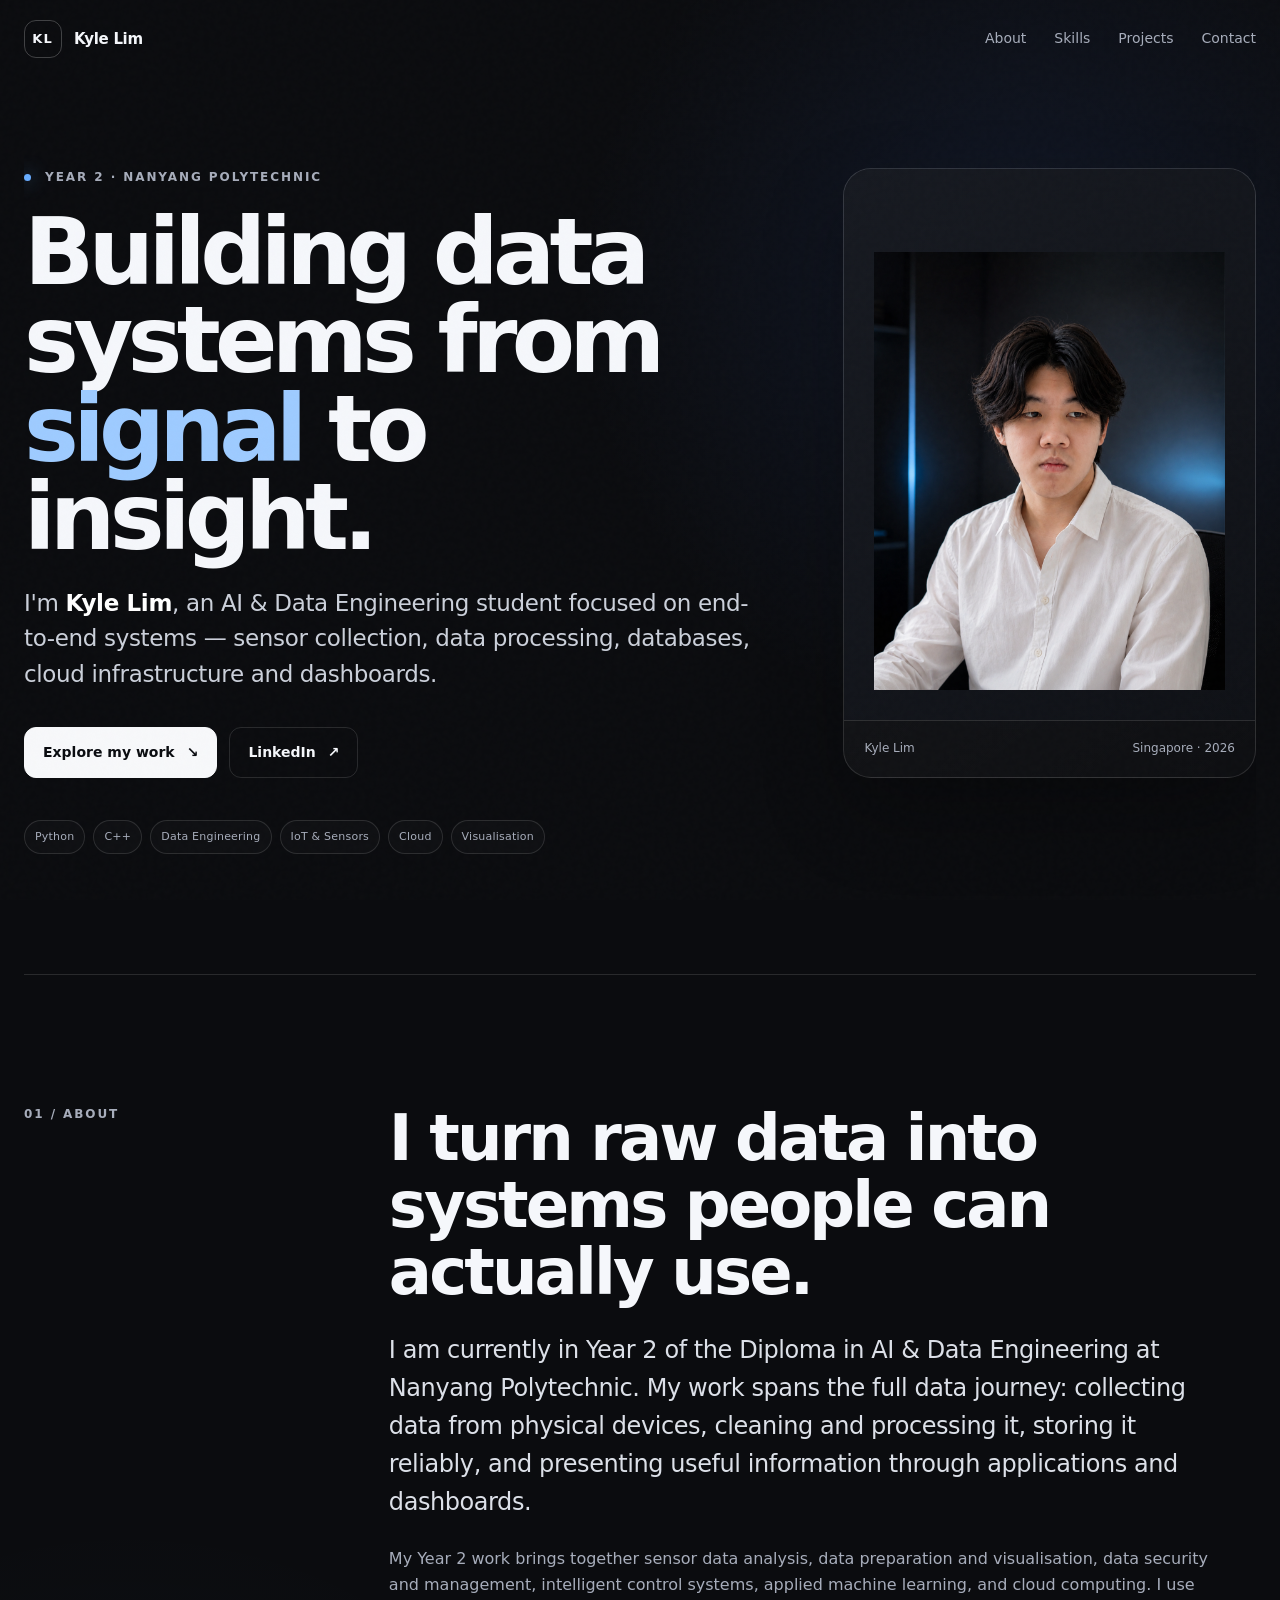
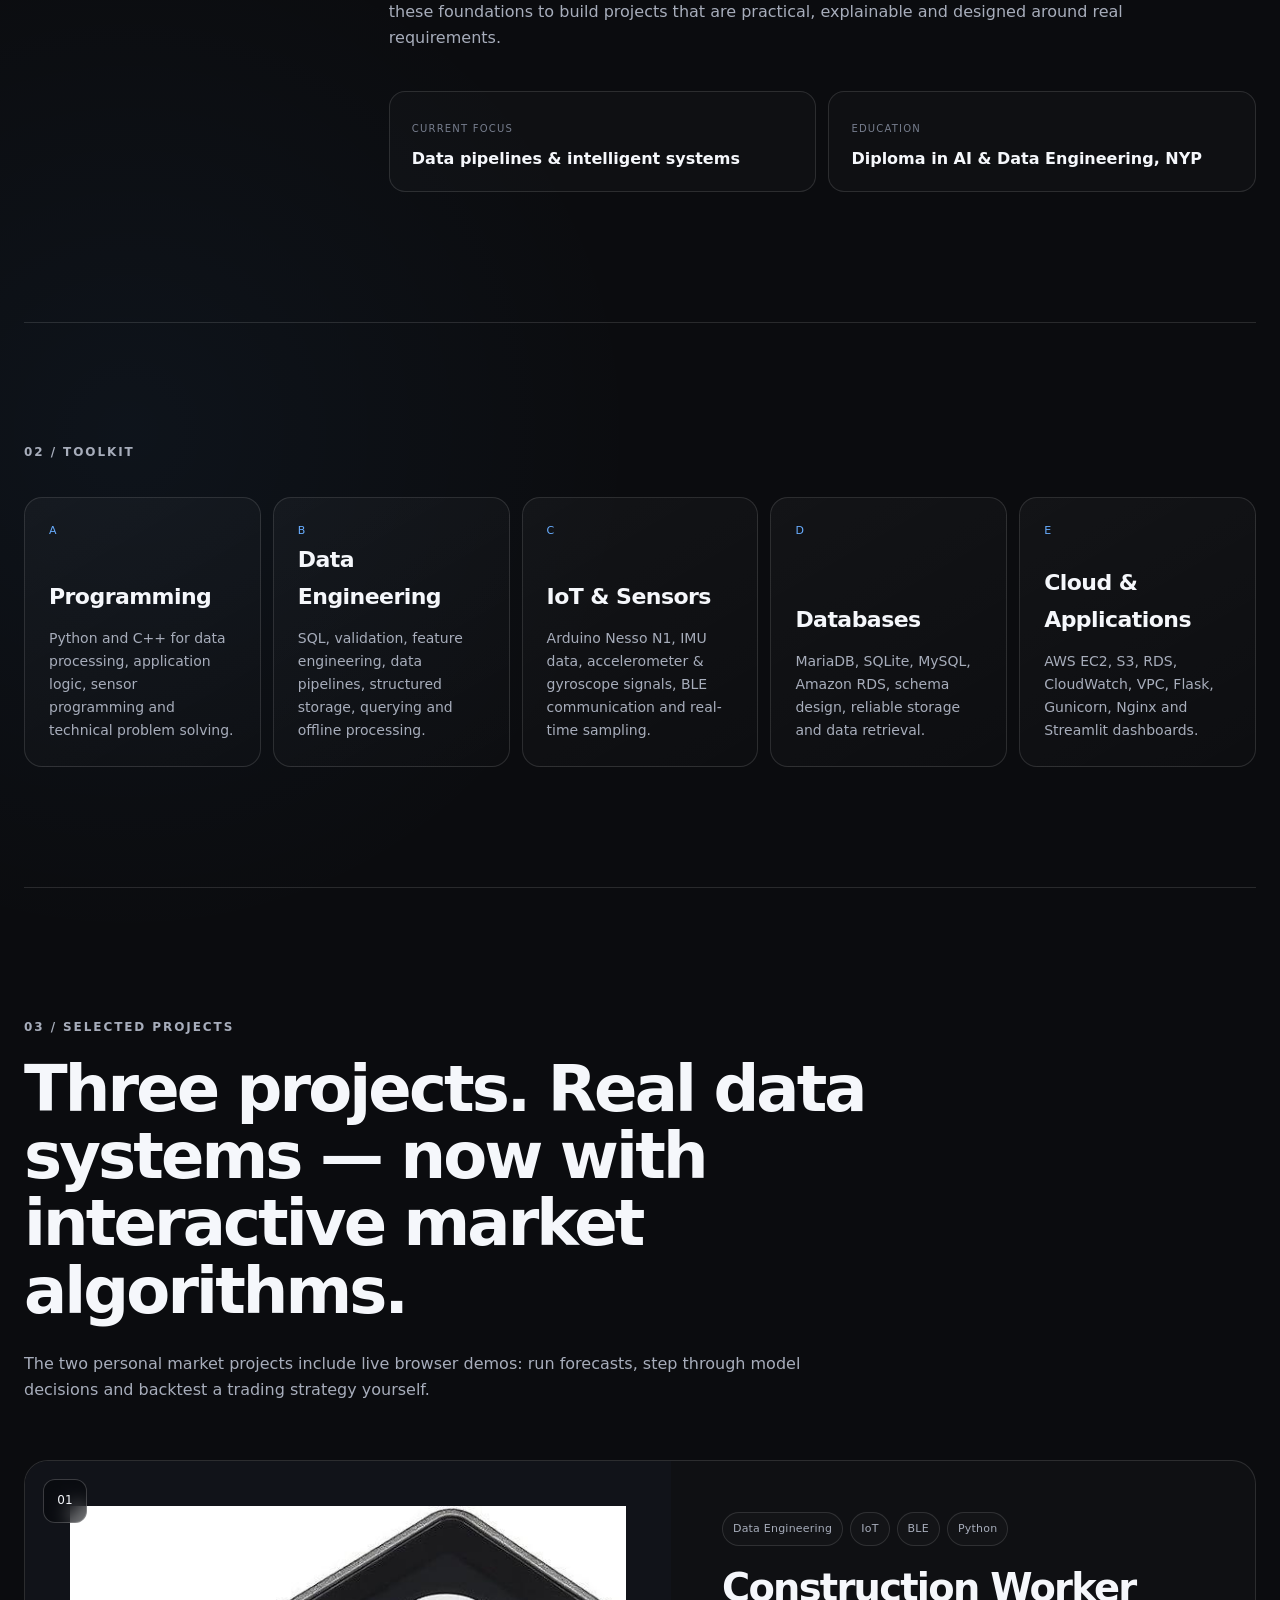
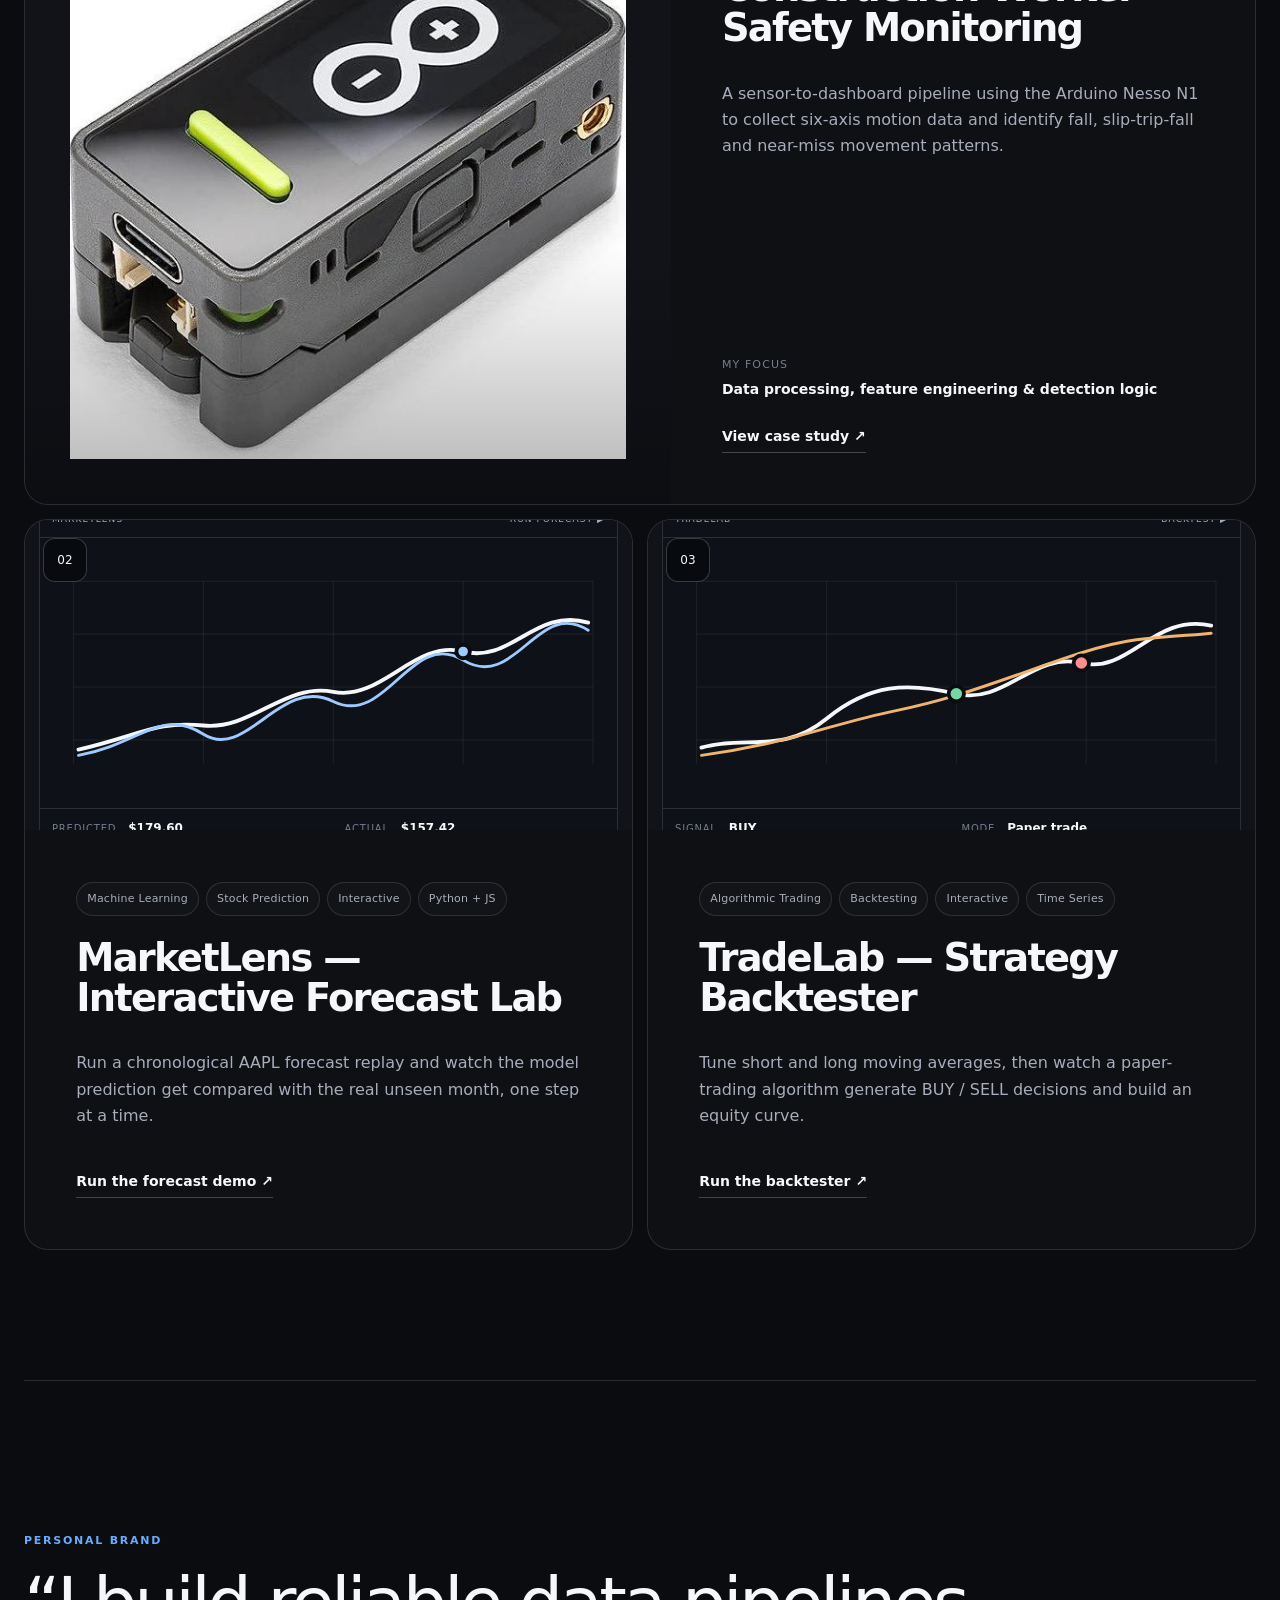
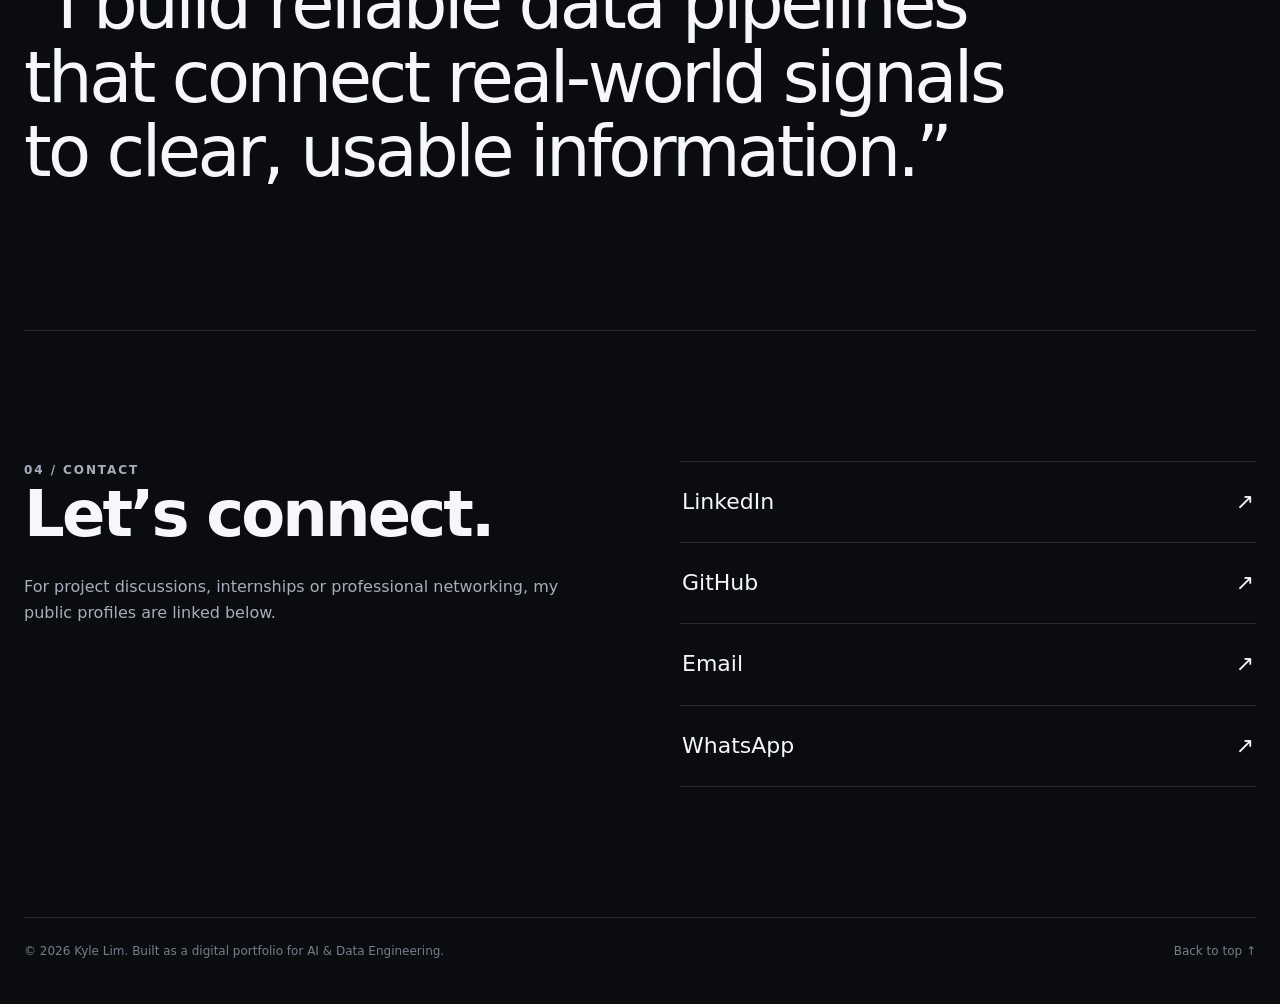
==== commit ec3fa3b6: "Update index.html" ====
--- a/index.html
+++ b/index.html
@@ -47,16 +47,16 @@
         </div>
       </div>
 
-      <aside class="portrait-card reveal reveal-delay" aria-label="Profile photo placeholder">
-        <div class="portrait-placeholder">
-          <div class="portrait-crosshair" aria-hidden="true"></div>
-          <p><strong>Your photo goes here</strong><br><span>Add a clear upper-body or full-body photo with your face visible.</span></p>
-        </div>
-        <div class="portrait-meta">
-          <span>Kyle Lim</span>
-          <span>Singapore · 2026</span>
-        </div>
-      </aside>
+      <aside class="portrait-card reveal reveal-delay" aria-label="Profile photo of Kyle Lim">
+  <div class="portrait-placeholder portrait-photo">
+    <img src="kyle-profile.png" alt="Kyle Lim">
+  </div>
+
+  <div class="portrait-meta">
+    <span>Kyle Lim</span>
+    <span>Singapore · 2026</span>
+  </div>
+</aside>
     </section>
 
     <section id="about" class="section-shell split-section">
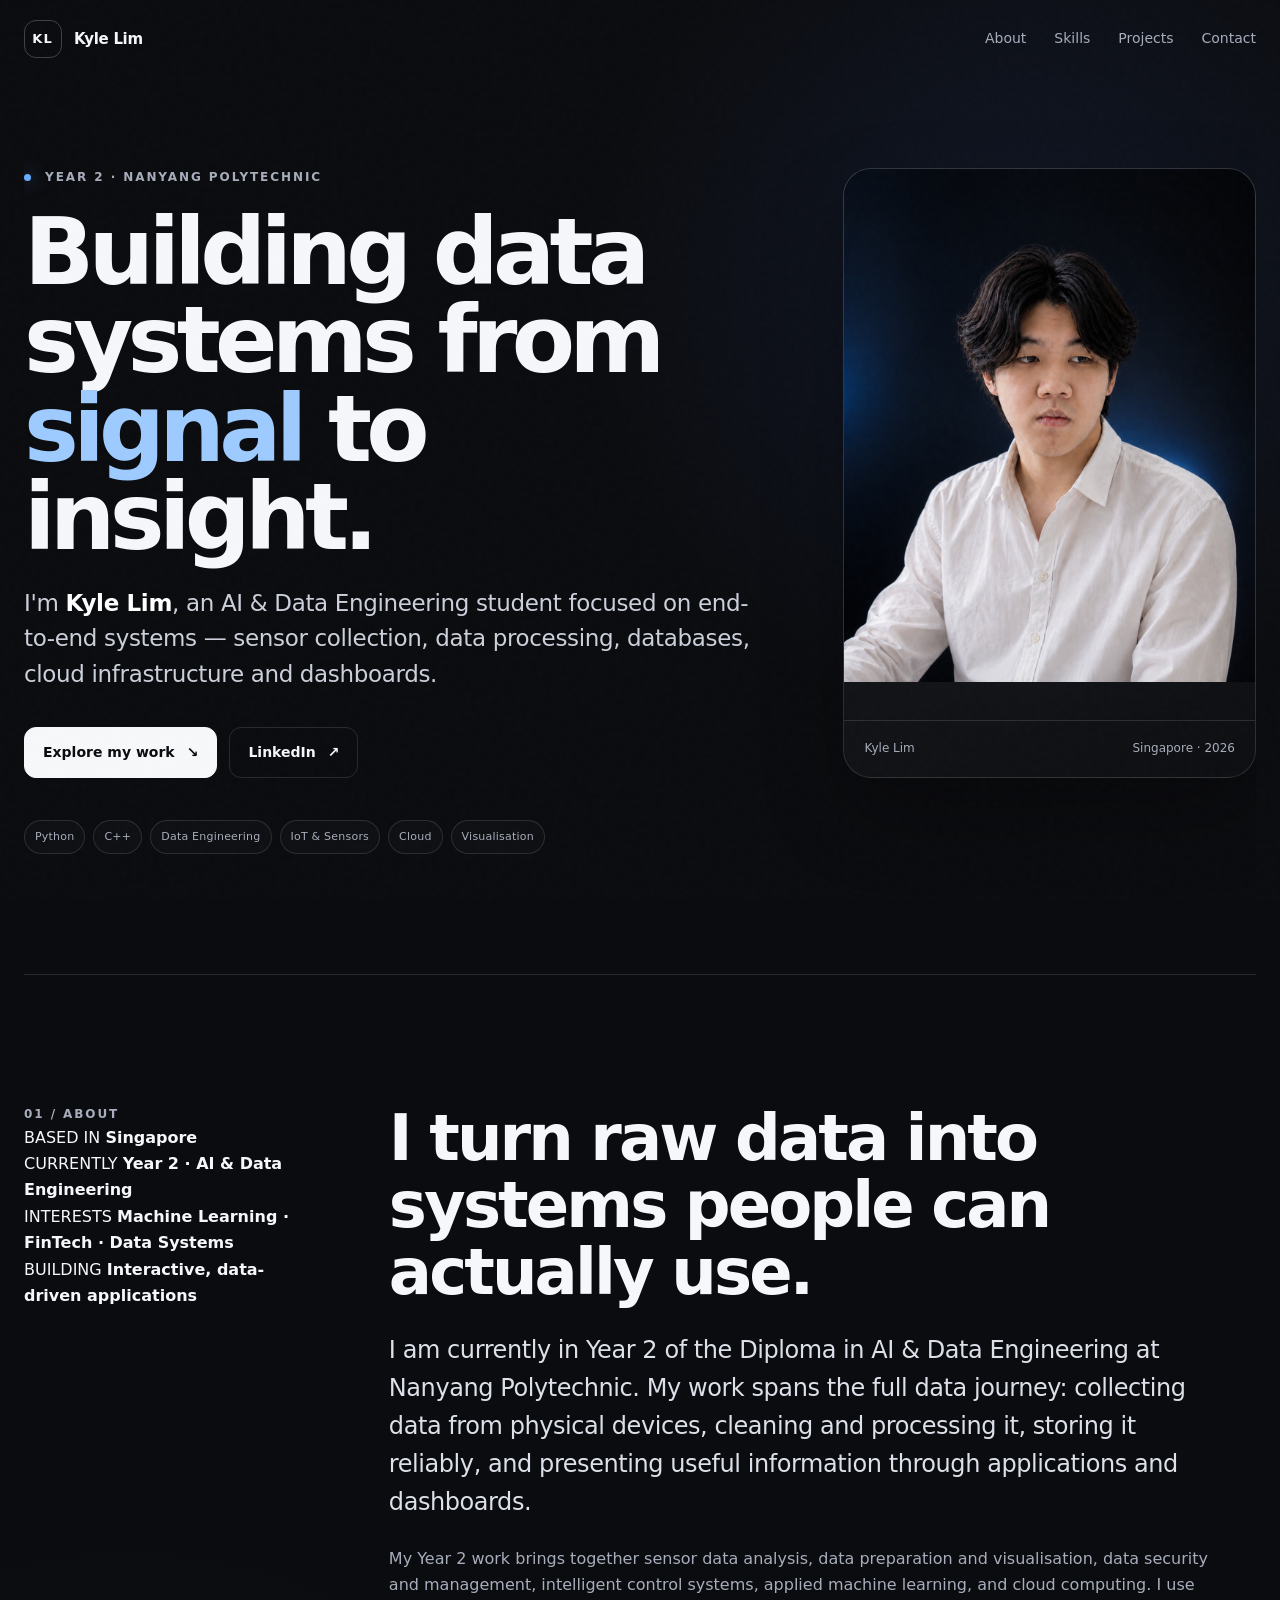
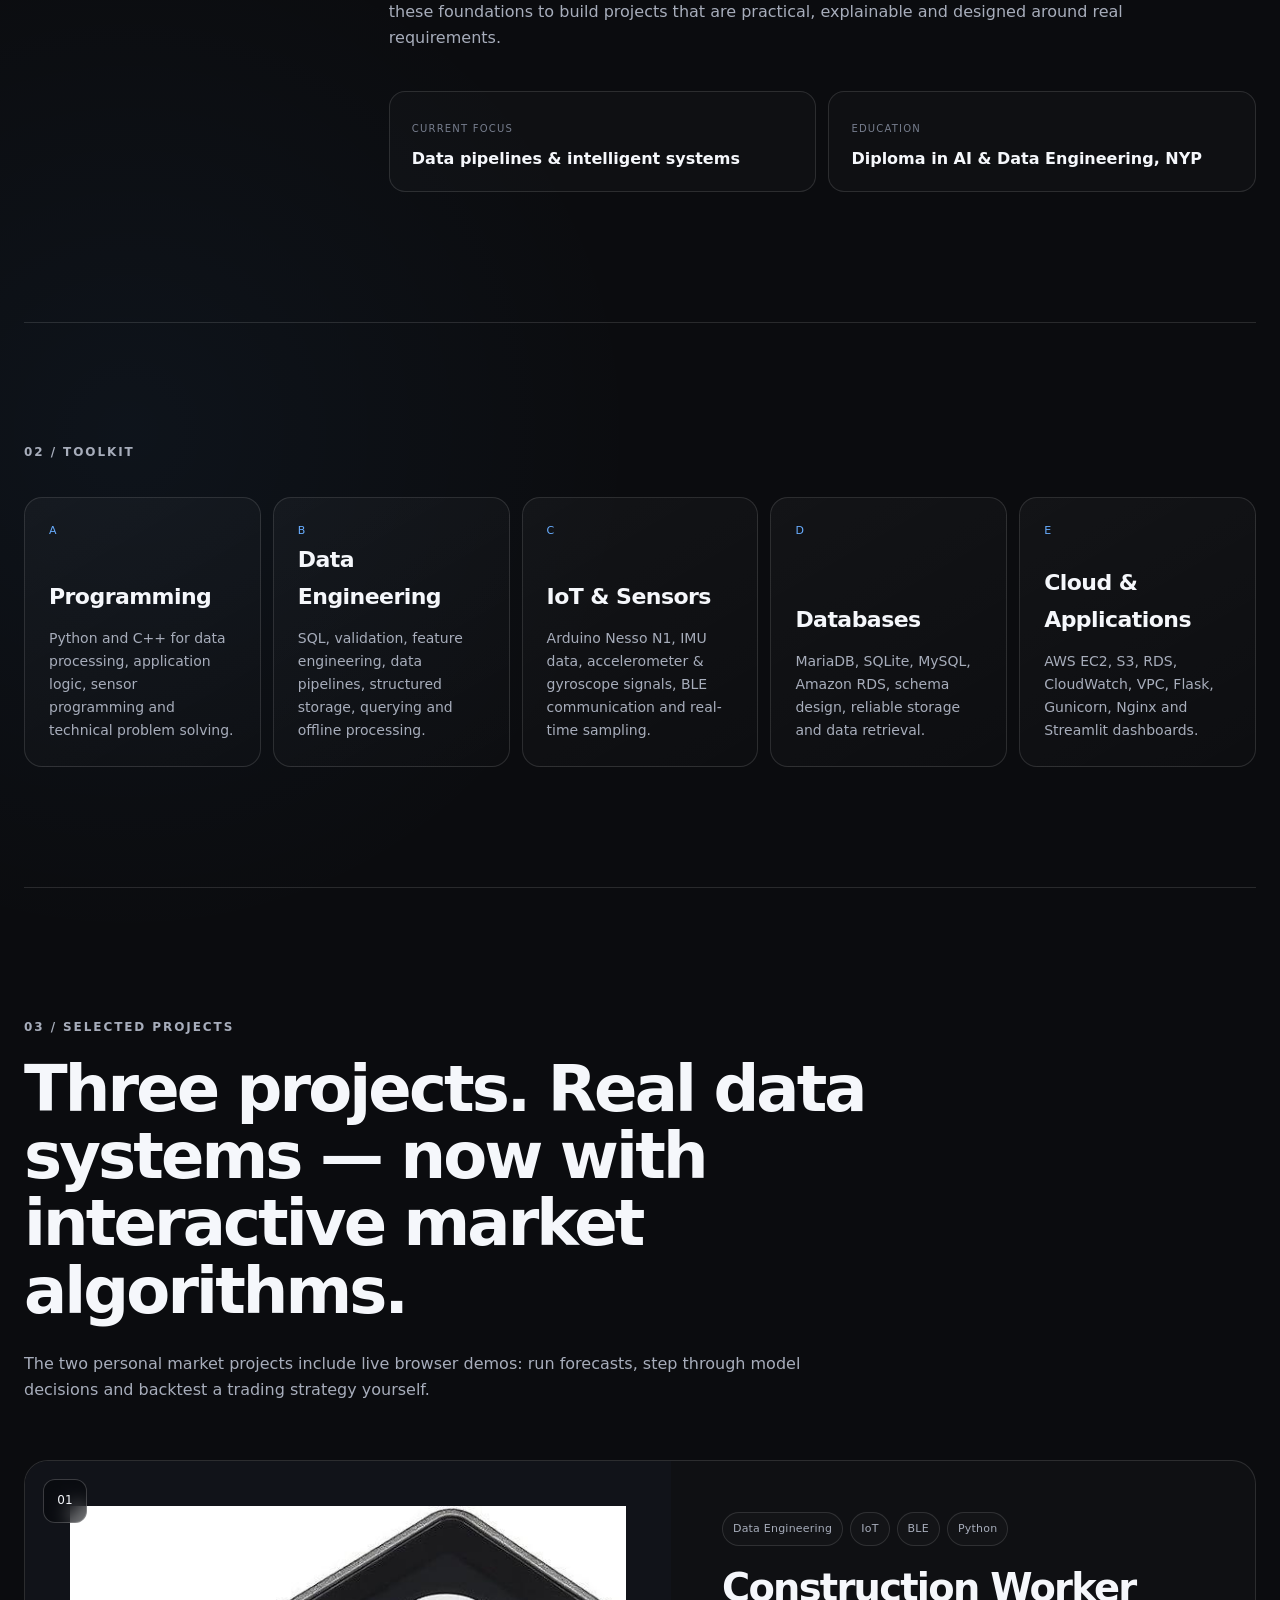
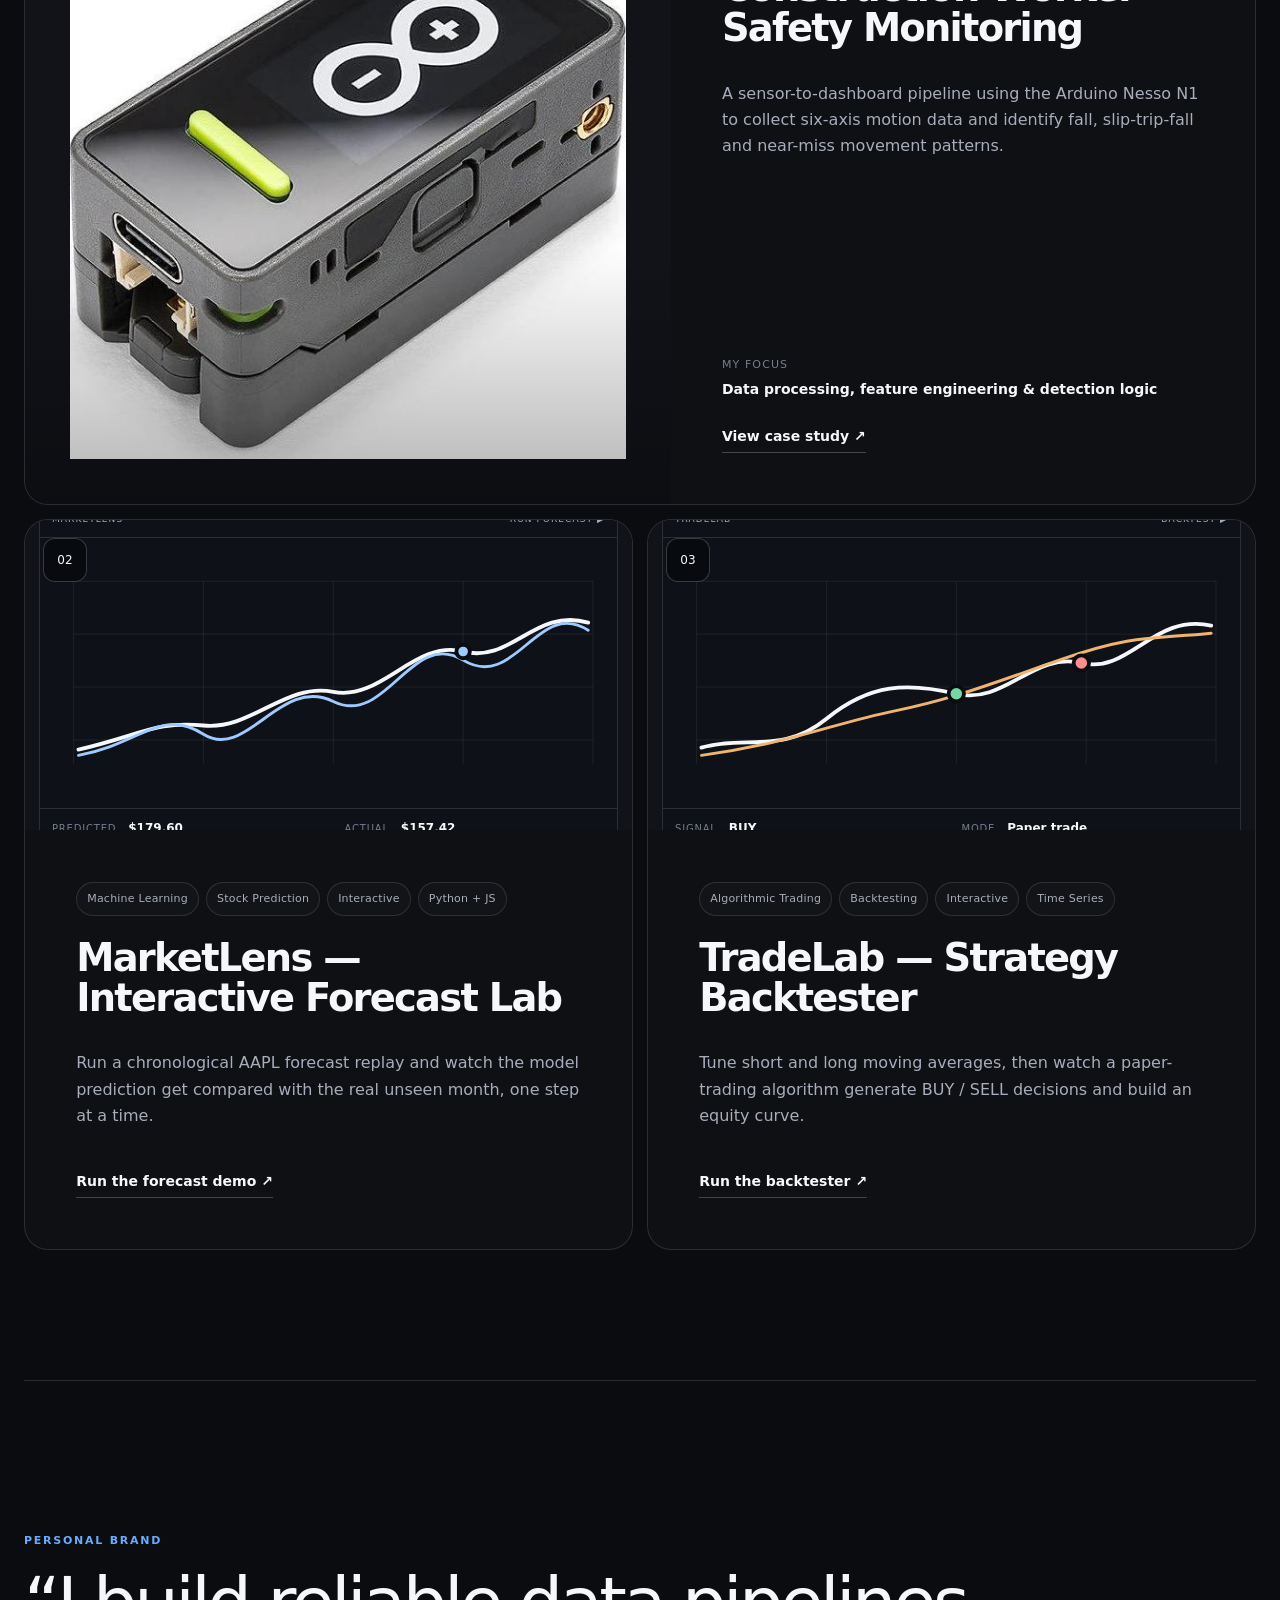
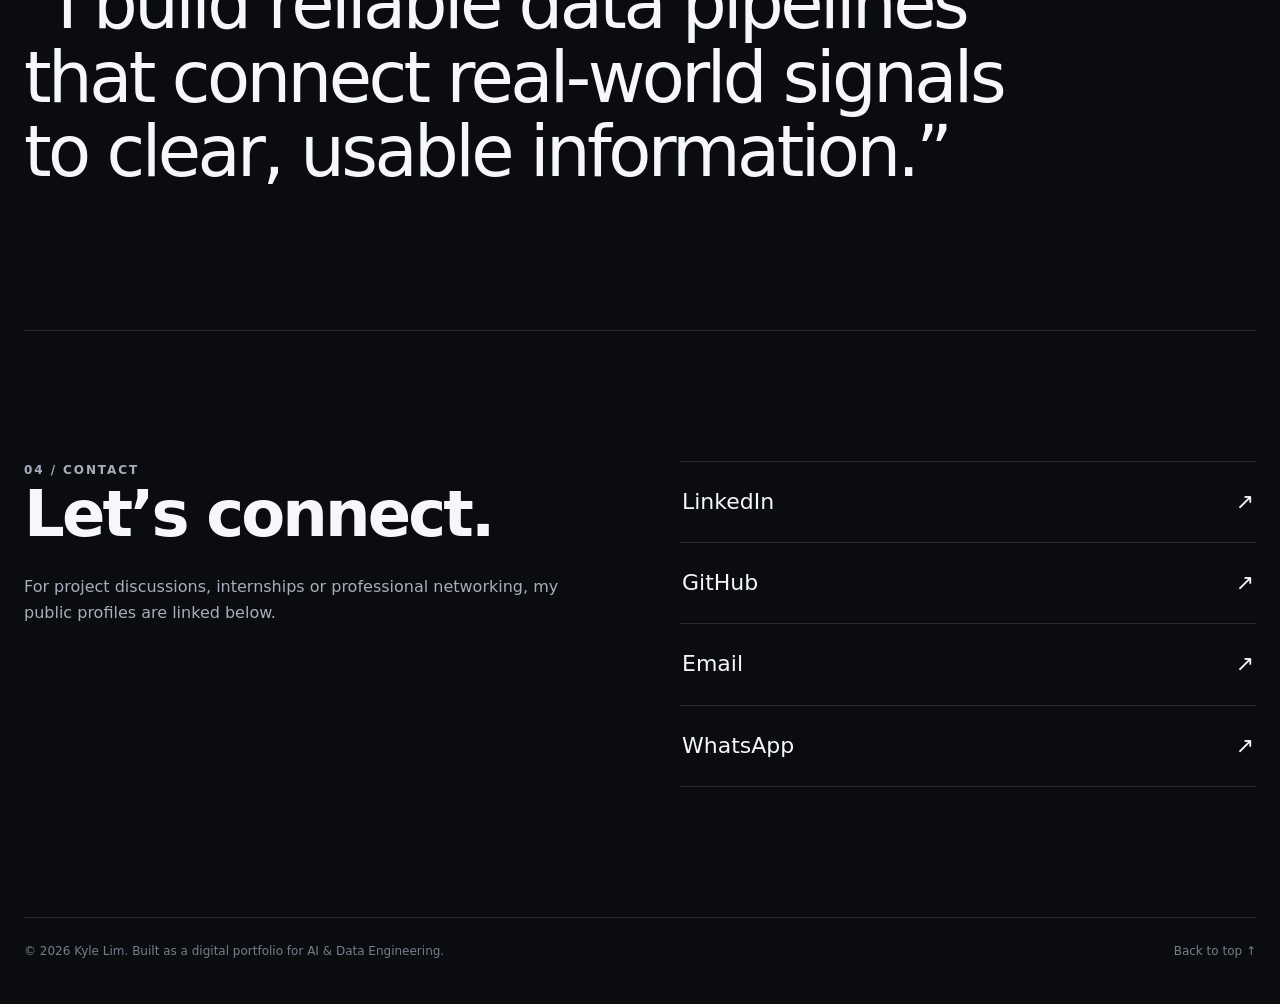
==== commit e64ecf88: "Update index.html" ====
--- a/index.html
+++ b/index.html
@@ -60,7 +60,31 @@
     </section>
 
     <section id="about" class="section-shell split-section">
-      <div class="section-kicker reveal">01 / ABOUT</div>
+      <div class="about-sidebar reveal">
+  <div class="section-kicker">01 / ABOUT</div>
+
+  <div class="about-quick">
+    <div>
+      <span>BASED IN</span>
+      <strong>Singapore</strong>
+    </div>
+
+    <div>
+      <span>CURRENTLY</span>
+      <strong>Year 2 · AI & Data Engineering</strong>
+    </div>
+
+    <div>
+      <span>INTERESTS</span>
+      <strong>Machine Learning · FinTech · Data Systems</strong>
+    </div>
+
+    <div>
+      <span>BUILDING</span>
+      <strong>Interactive, data-driven applications</strong>
+    </div>
+  </div>
+</div>
       <div class="section-content reveal">
         <h2>I turn raw data into systems people can actually use.</h2>
         <p class="large-copy">I am currently in Year 2 of the Diploma in AI &amp; Data Engineering at Nanyang Polytechnic. My work spans the full data journey: collecting data from physical devices, cleaning and processing it, storing it reliably, and presenting useful information through applications and dashboards.</p>
--- a/styles.css
+++ b/styles.css
@@ -316,3 +316,18 @@
 .mini-market-top { border-bottom:1px solid var(--line); }.mini-market-foot { border-top:1px solid var(--line); }
 @media(max-width:980px){.lab-toolbar-grid{grid-template-columns:repeat(2,1fr)}.lab-metrics-six{grid-template-columns:repeat(3,1fr)}.lab-metrics-six>div:nth-child(4){border-left:0;border-top:1px solid var(--line)}.lab-metrics-six>div:nth-child(5),.lab-metrics-six>div:nth-child(6){border-top:1px solid var(--line)}}
 @media(max-width:720px){.lab-toolbar,.lab-toolbar-grid{display:grid;grid-template-columns:1fr}.lab-actions,.lab-actions-row{margin:0;display:grid;grid-template-columns:1fr;padding:12px 14px}.lab-metrics,.lab-metrics-six{grid-template-columns:repeat(2,1fr)}.lab-metrics>div{border-top:1px solid var(--line)!important;border-left:0!important}.lab-metrics>div:nth-child(odd){border-right:1px solid var(--line)}.lab-canvas{height:320px}.lab-canvas-small{height:165px}.market-card-media{min-height:260px}.mini-market-preview{width:96%}}
+
+
+.portrait-photo {
+  padding: 0;
+  overflow: hidden;
+  aspect-ratio: 4 / 5;
+}
+
+.portrait-photo img {
+  width: 100%;
+  height: 100%;
+  display: block;
+  object-fit: cover;
+  object-position: center center;
+}
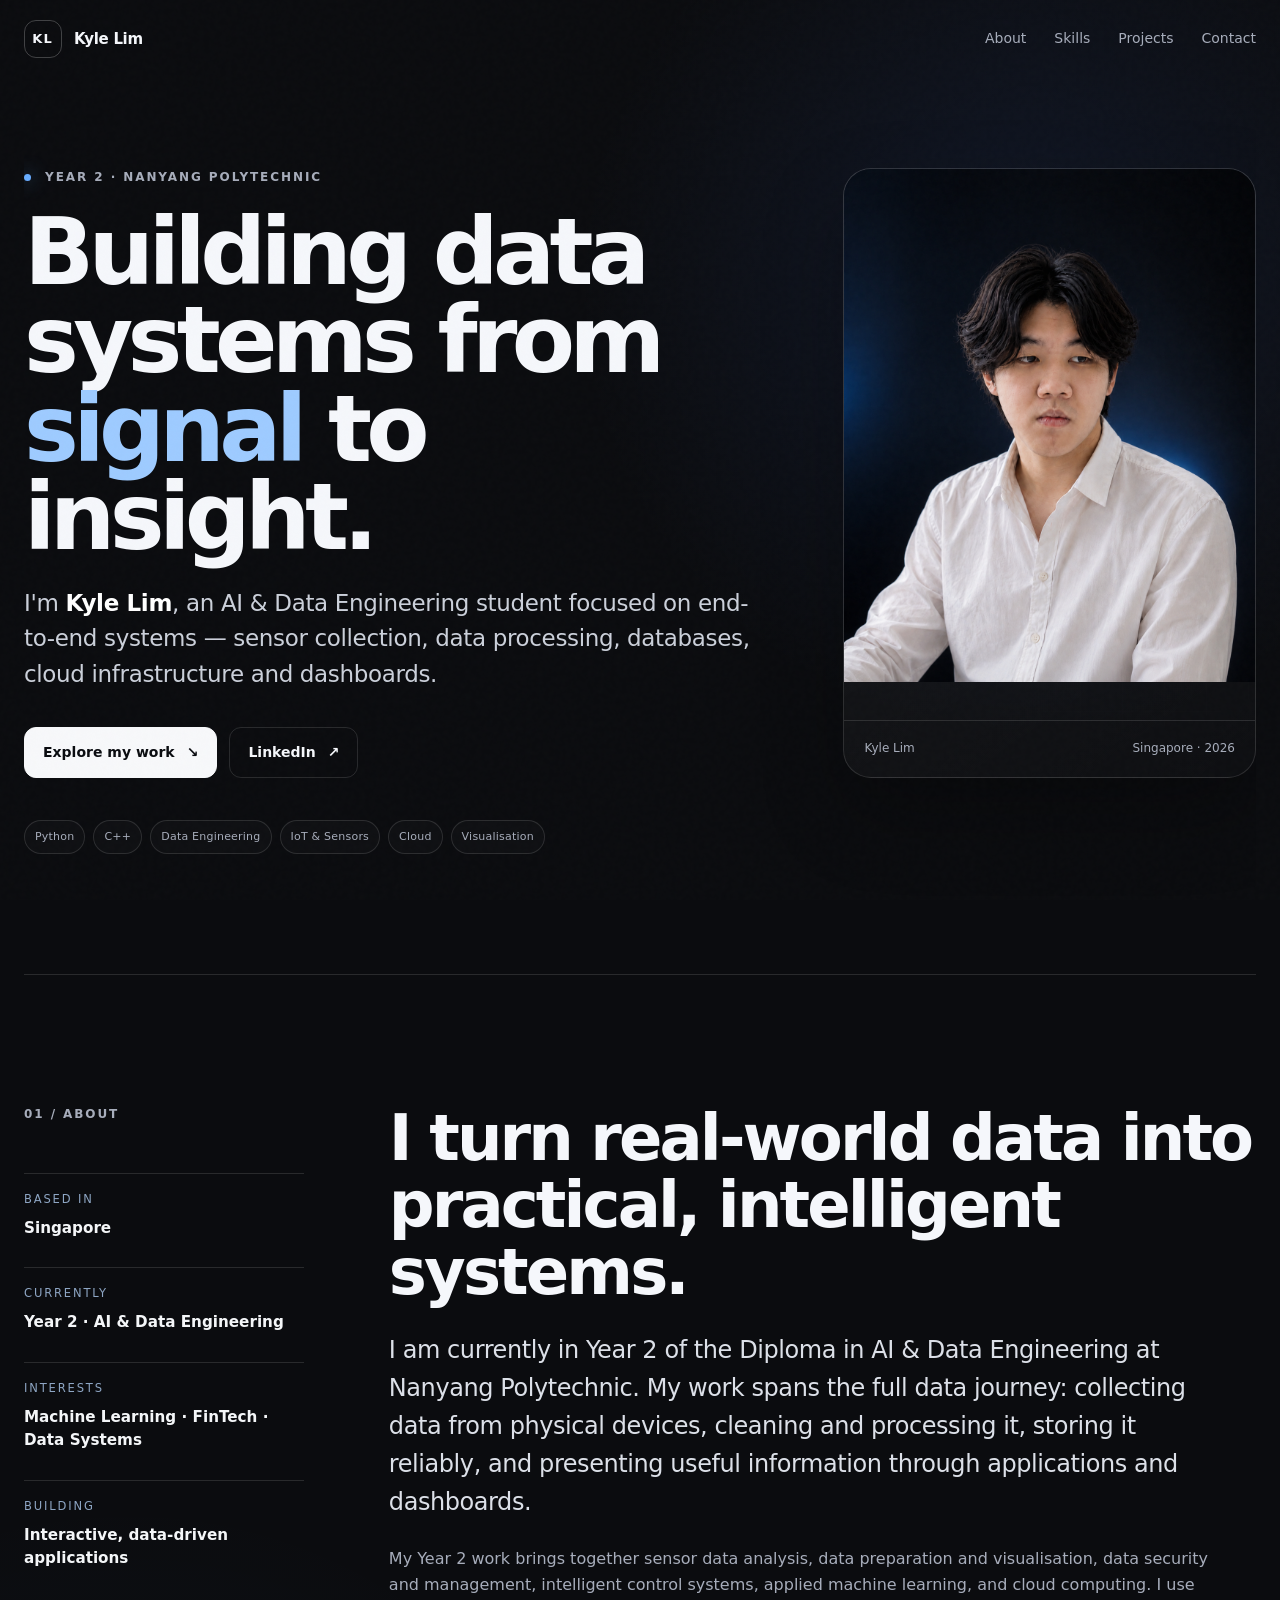
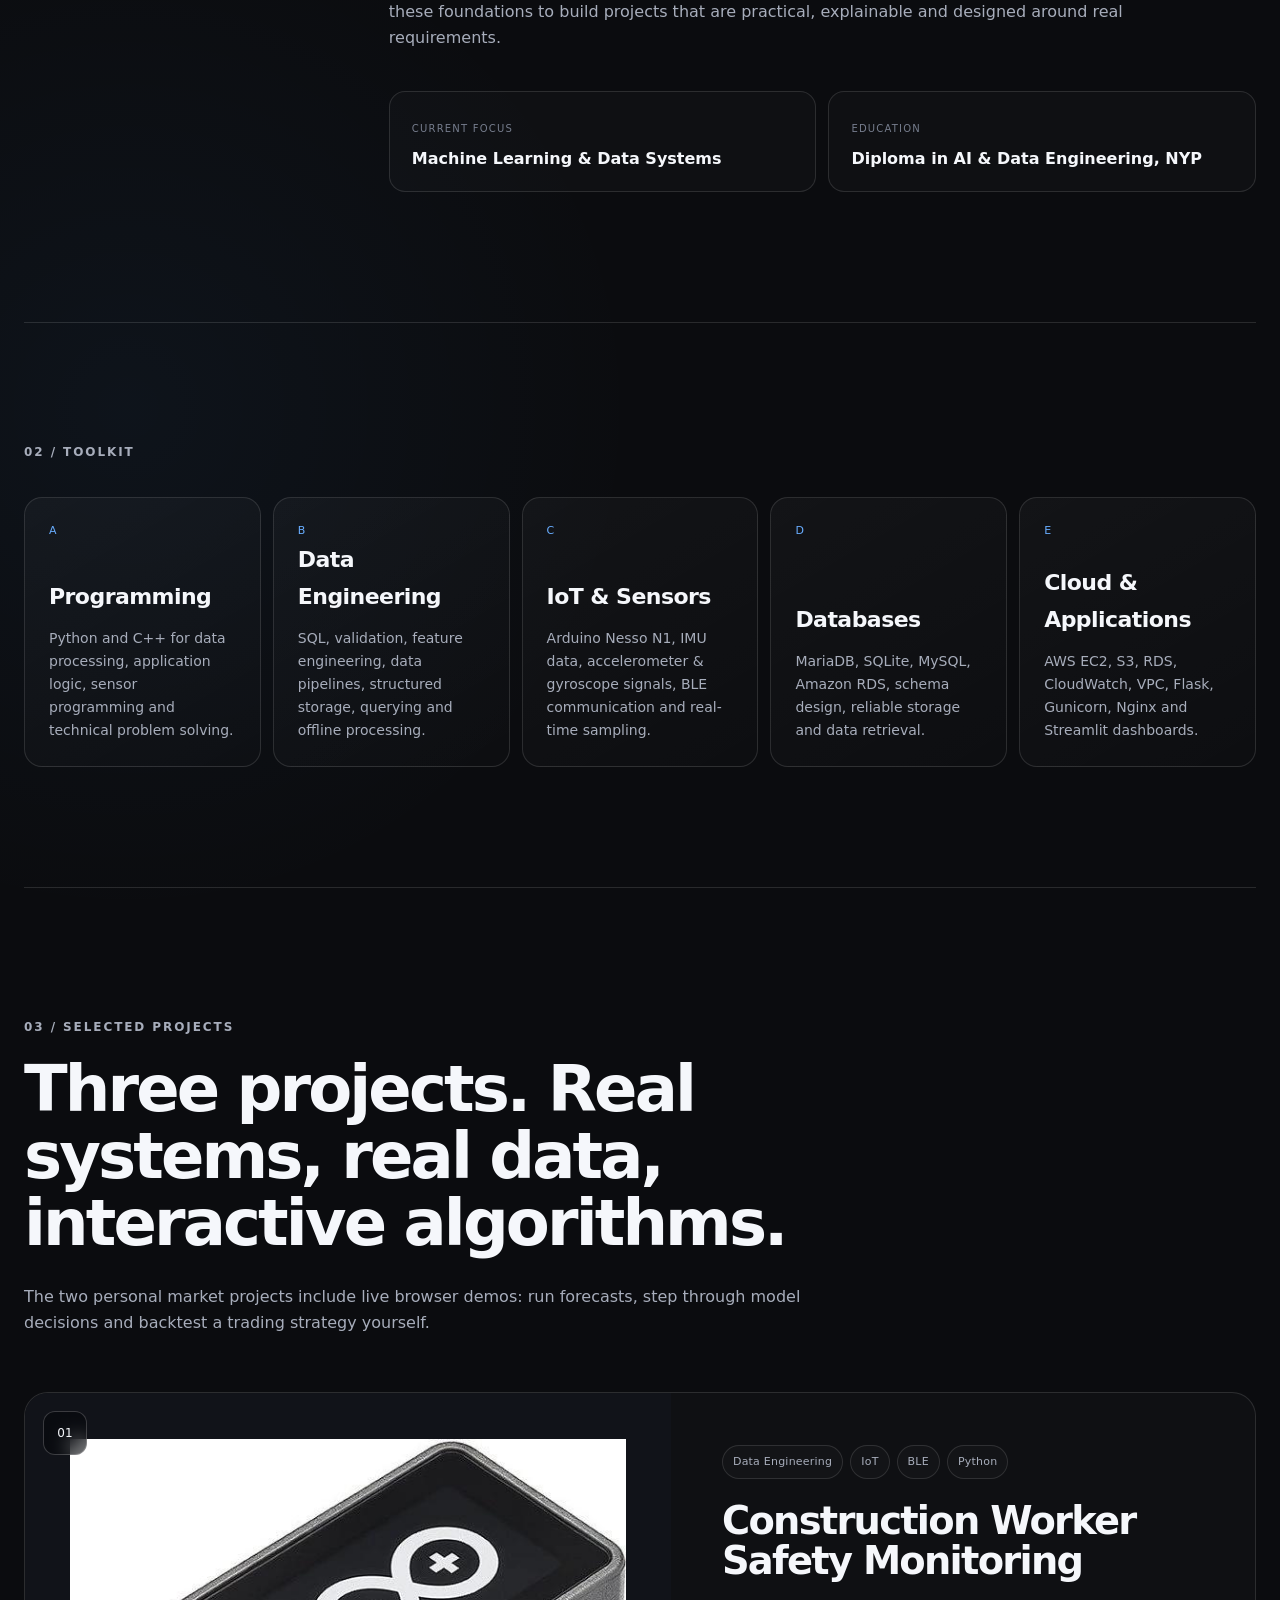
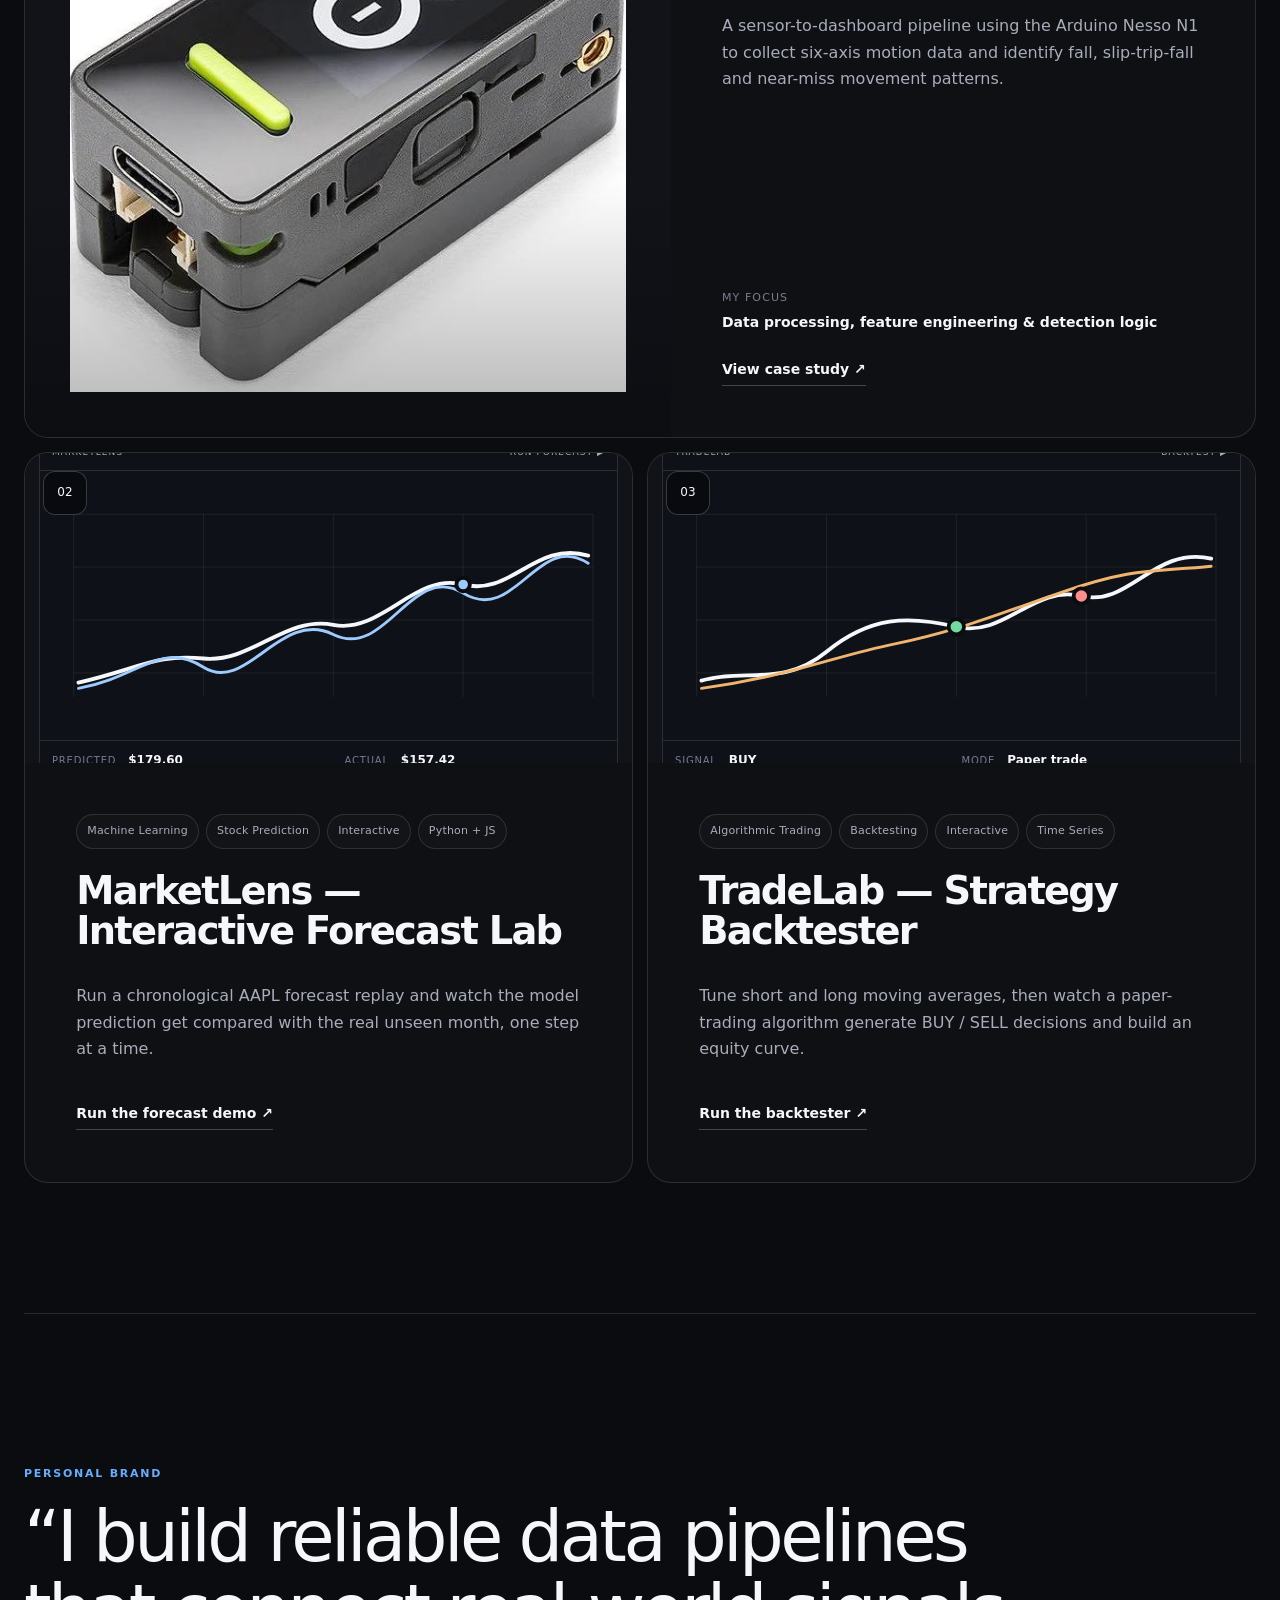
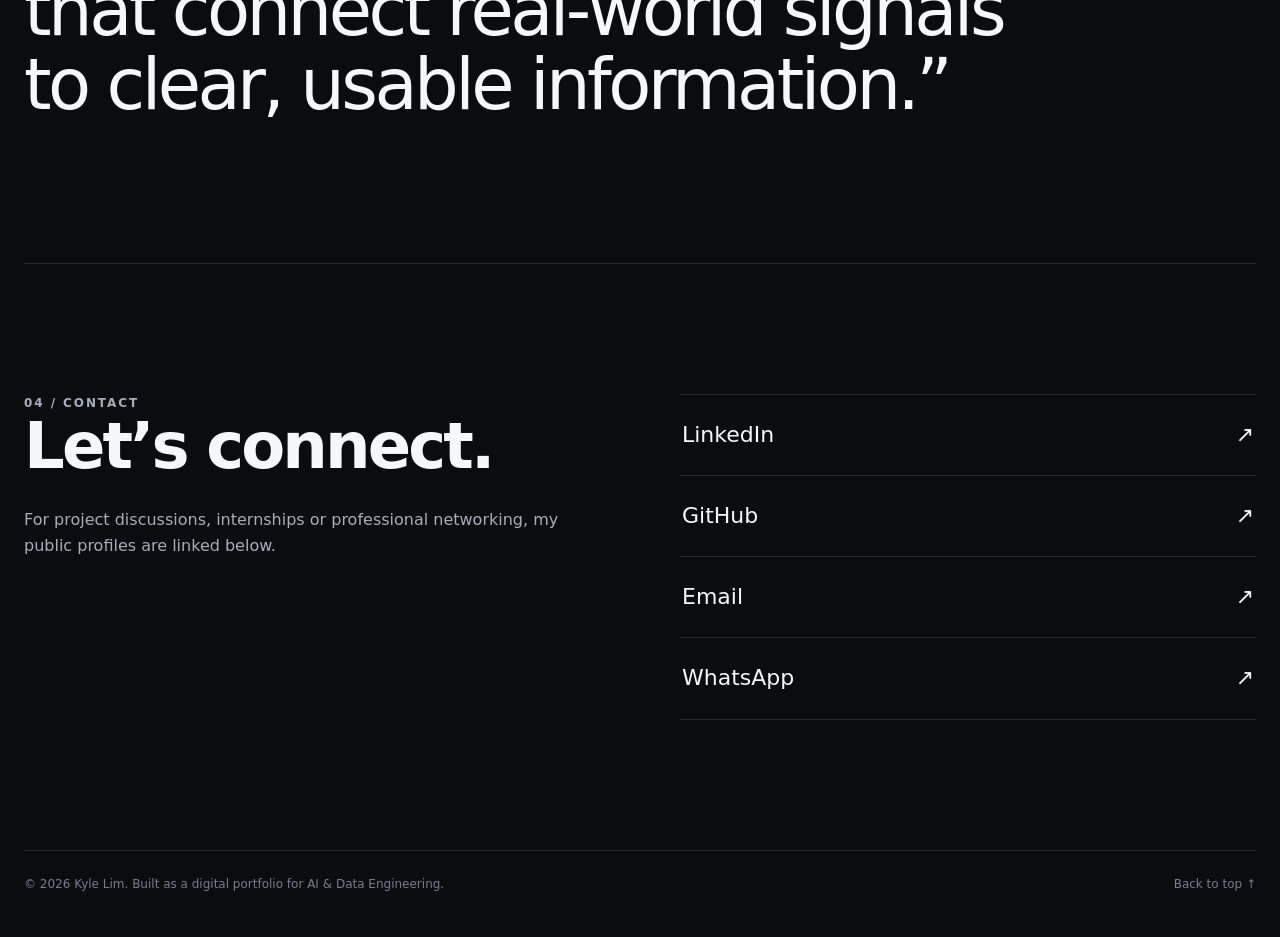
==== commit 1ebc6459: "Update index.html" ====
--- a/index.html
+++ b/index.html
@@ -86,11 +86,11 @@
   </div>
 </div>
       <div class="section-content reveal">
-        <h2>I turn raw data into systems people can actually use.</h2>
+        <h2>I turn real-world data into practical, intelligent systems.</h2>
         <p class="large-copy">I am currently in Year 2 of the Diploma in AI &amp; Data Engineering at Nanyang Polytechnic. My work spans the full data journey: collecting data from physical devices, cleaning and processing it, storing it reliably, and presenting useful information through applications and dashboards.</p>
         <p>My Year 2 work brings together sensor data analysis, data preparation and visualisation, data security and management, intelligent control systems, applied machine learning, and cloud computing. I use these foundations to build projects that are practical, explainable and designed around real requirements.</p>
         <div class="about-cards">
-          <div class="mini-card"><span class="mini-label">Current focus</span><strong>Data pipelines &amp; intelligent systems</strong></div>
+          <div class="mini-card"><span class="mini-label">Current focus</span><strong>Machine Learning &amp; Data Systems</strong></div>
           <div class="mini-card"><span class="mini-label">Education</span><strong>Diploma in AI &amp; Data Engineering, NYP</strong></div>
         </div>
       </div>
@@ -130,7 +130,7 @@
     <section id="projects" class="section-shell projects-section">
       <div class="section-heading reveal">
         <div class="section-kicker">03 / SELECTED PROJECTS</div>
-        <h2>Three projects. Real data systems — now with interactive market algorithms.</h2>
+        <h2>Three projects. Real systems, real data, interactive algorithms.</h2>
         <p>The two personal market projects include live browser demos: run forecasts, step through model decisions and backtest a trading strategy yourself.</p>
       </div>
 
--- a/styles.css
+++ b/styles.css
@@ -331,3 +331,37 @@
   object-fit: cover;
   object-position: center center;
 }
+
+.about-sidebar {
+  display: flex;
+  flex-direction: column;
+  gap: 48px;
+  align-self: start;
+}
+
+.about-quick {
+  display: flex;
+  flex-direction: column;
+  gap: 28px;
+  max-width: 280px;
+}
+
+.about-quick div {
+  padding-top: 16px;
+  border-top: 1px solid rgba(255, 255, 255, 0.12);
+}
+
+.about-quick span {
+  display: block;
+  margin-bottom: 8px;
+  font-size: 0.72rem;
+  letter-spacing: 0.16em;
+  color: #8ea6c4;
+}
+
+.about-quick strong {
+  display: block;
+  font-size: 0.95rem;
+  line-height: 1.5;
+  color: #f4f6f8;
+}
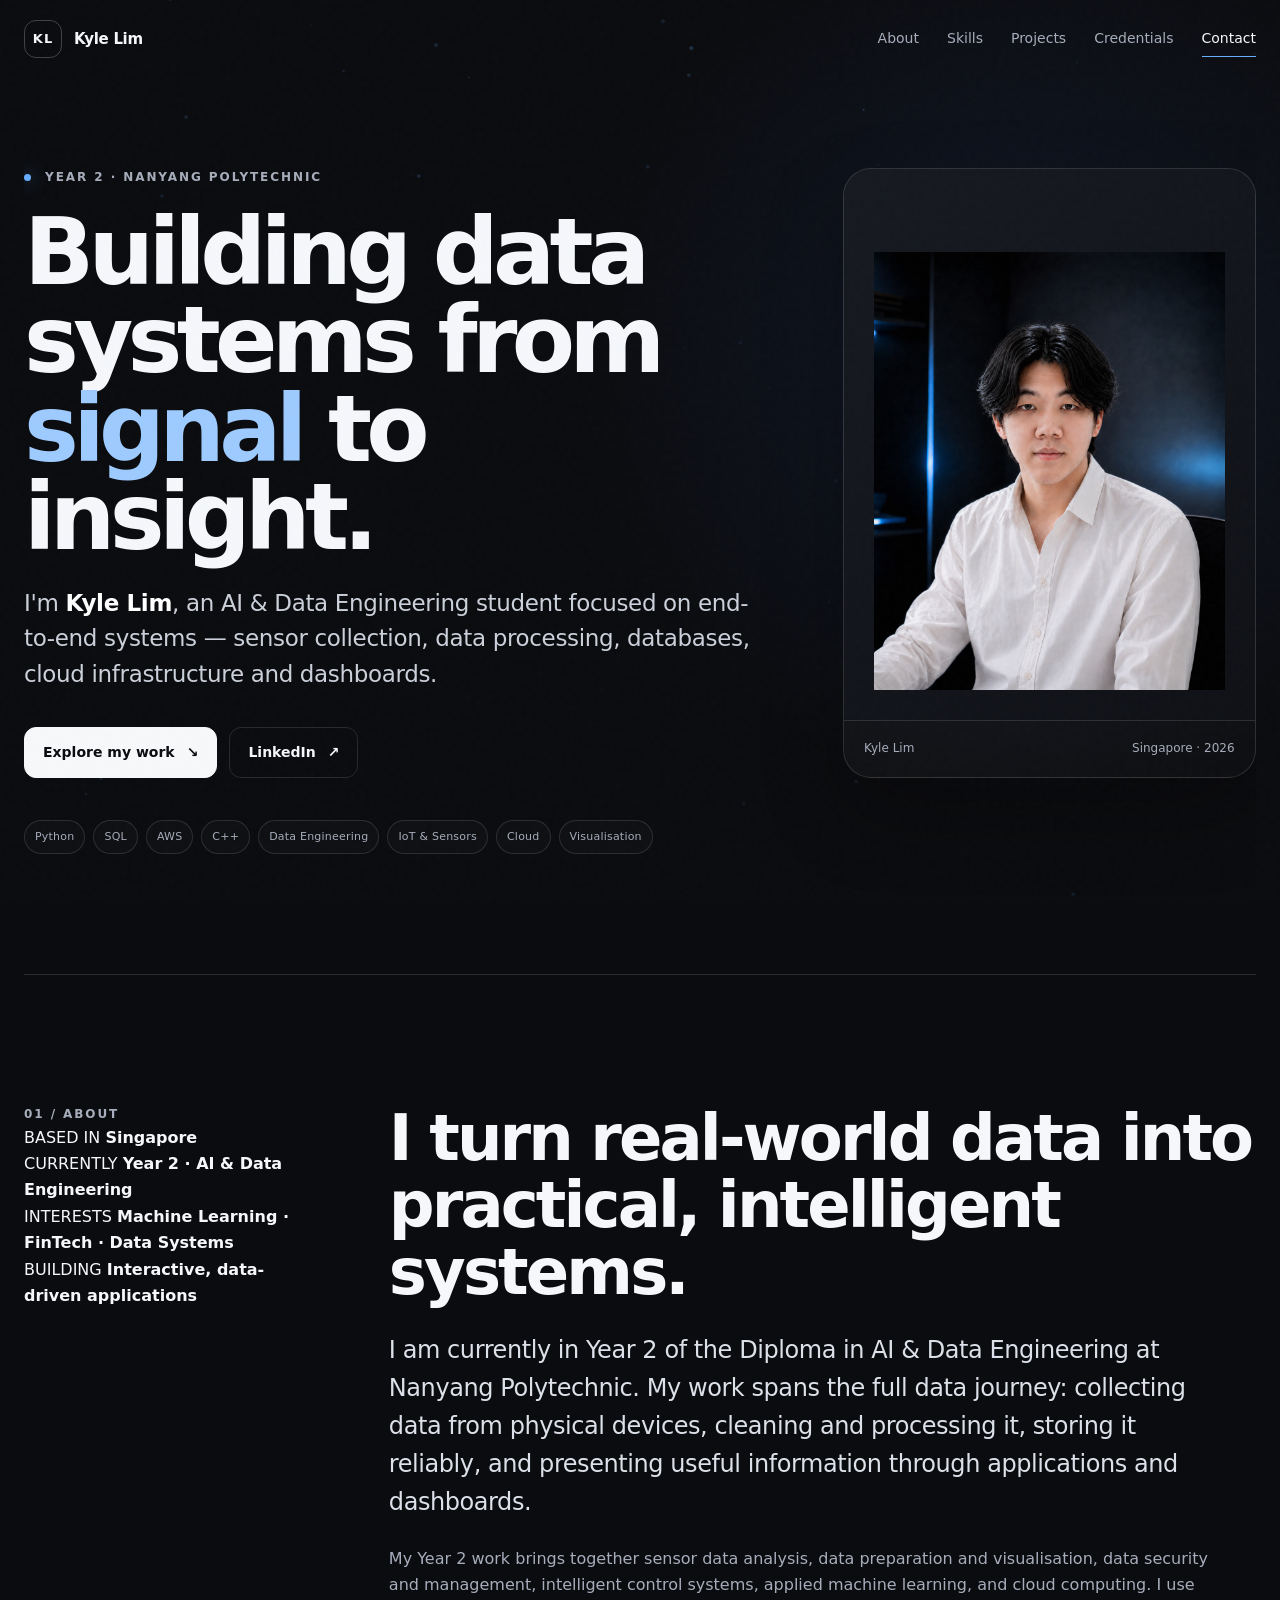
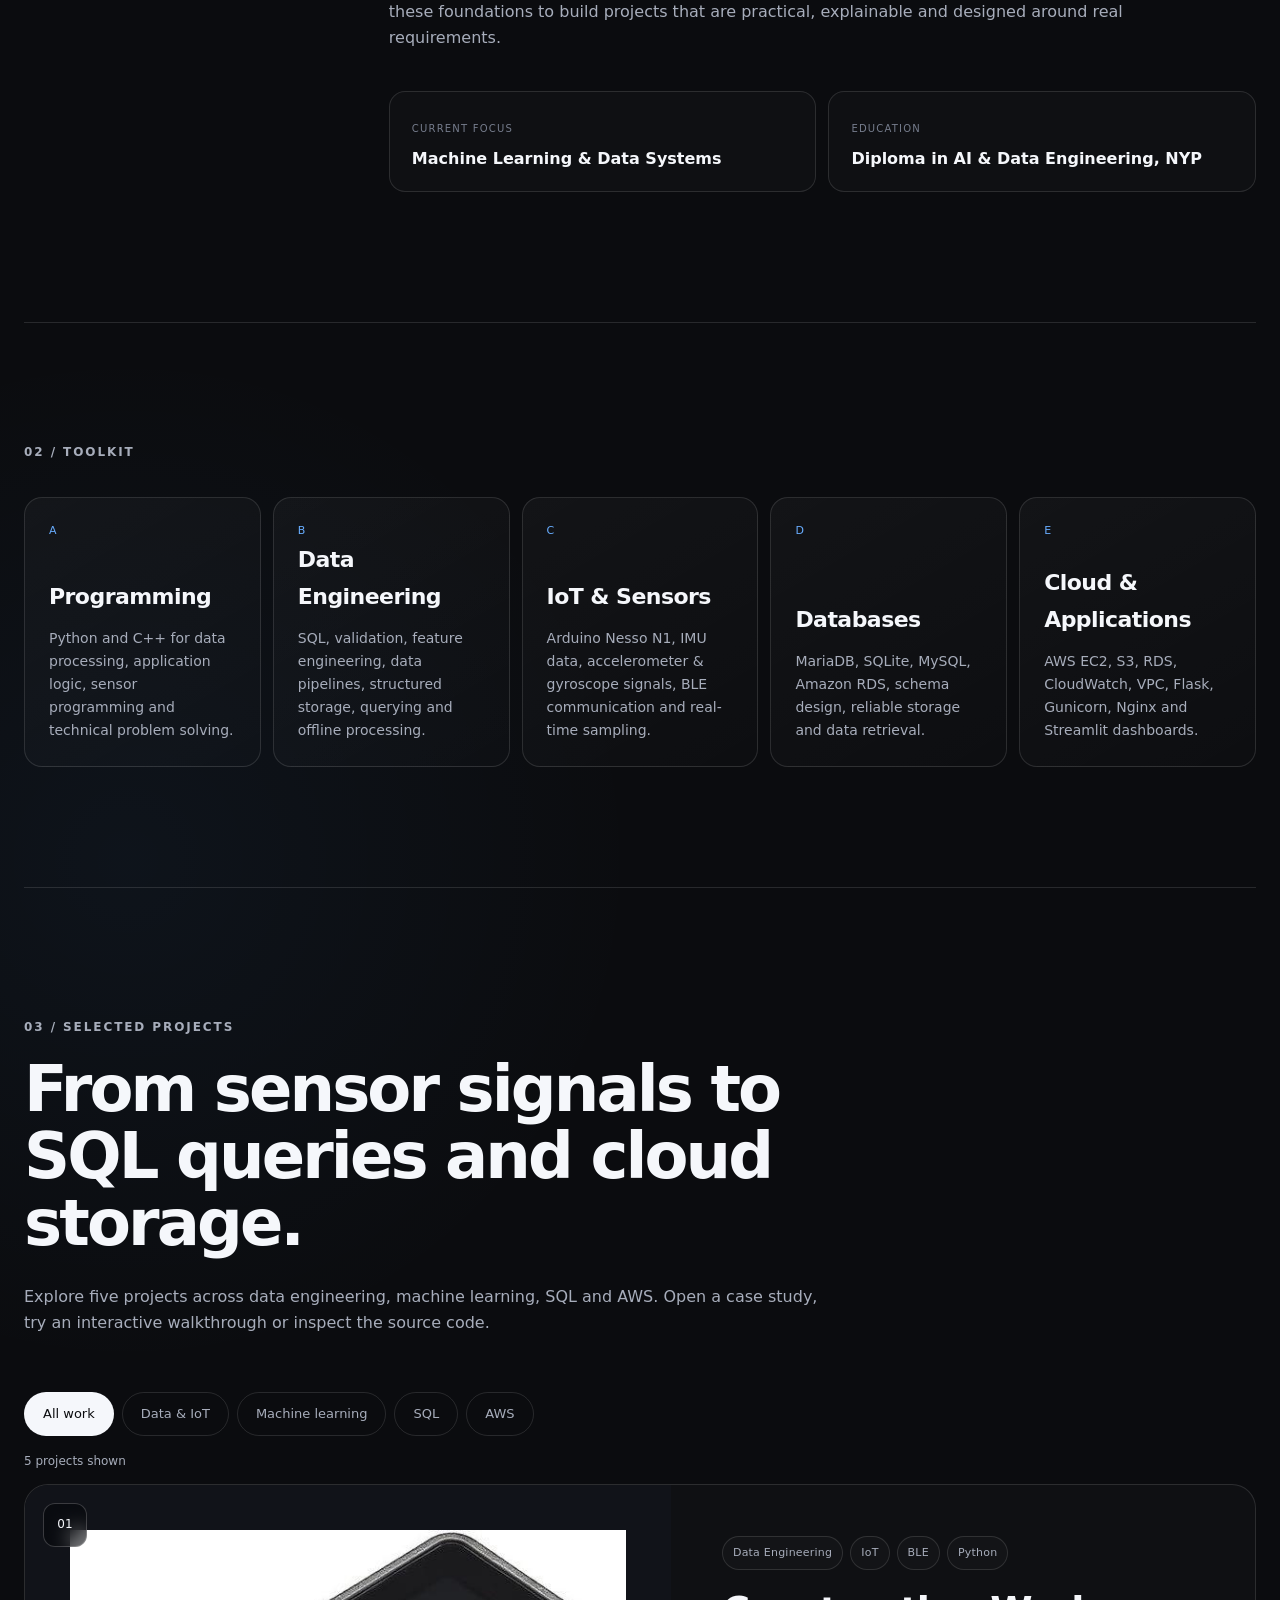
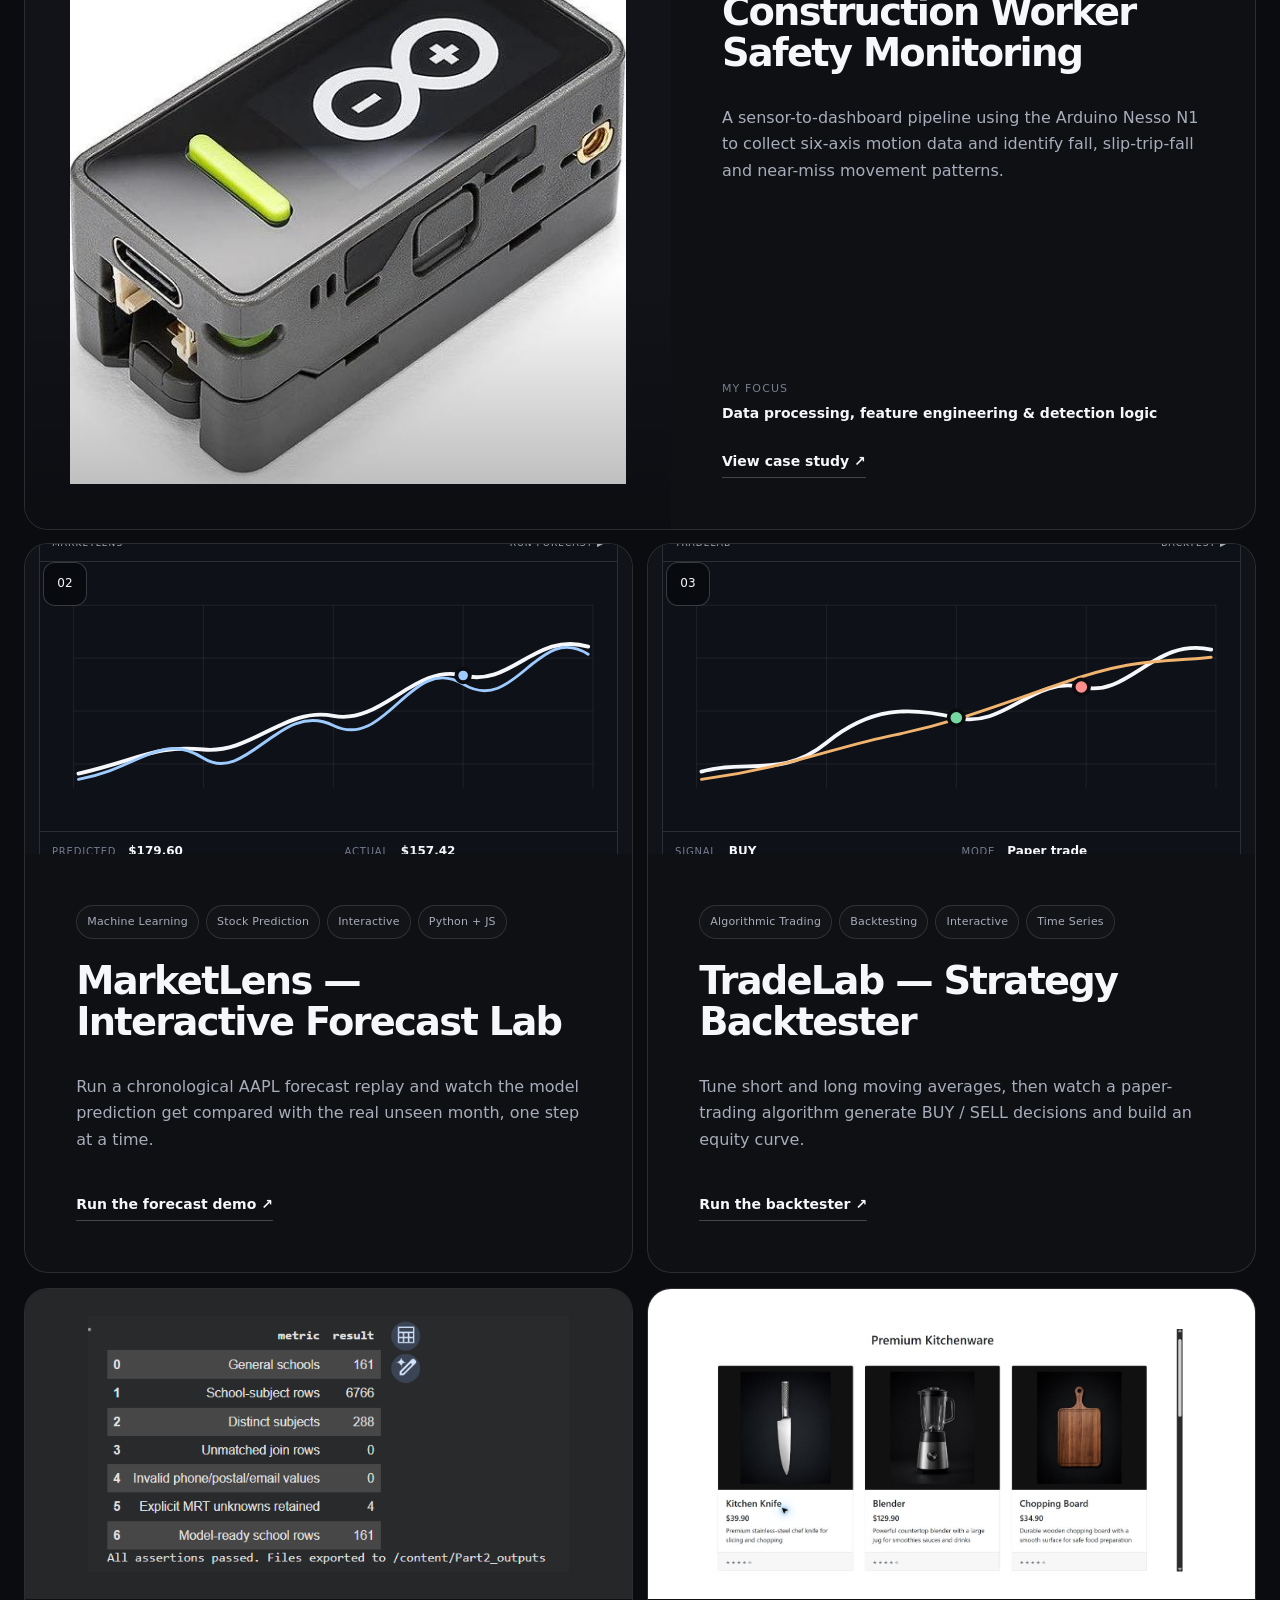
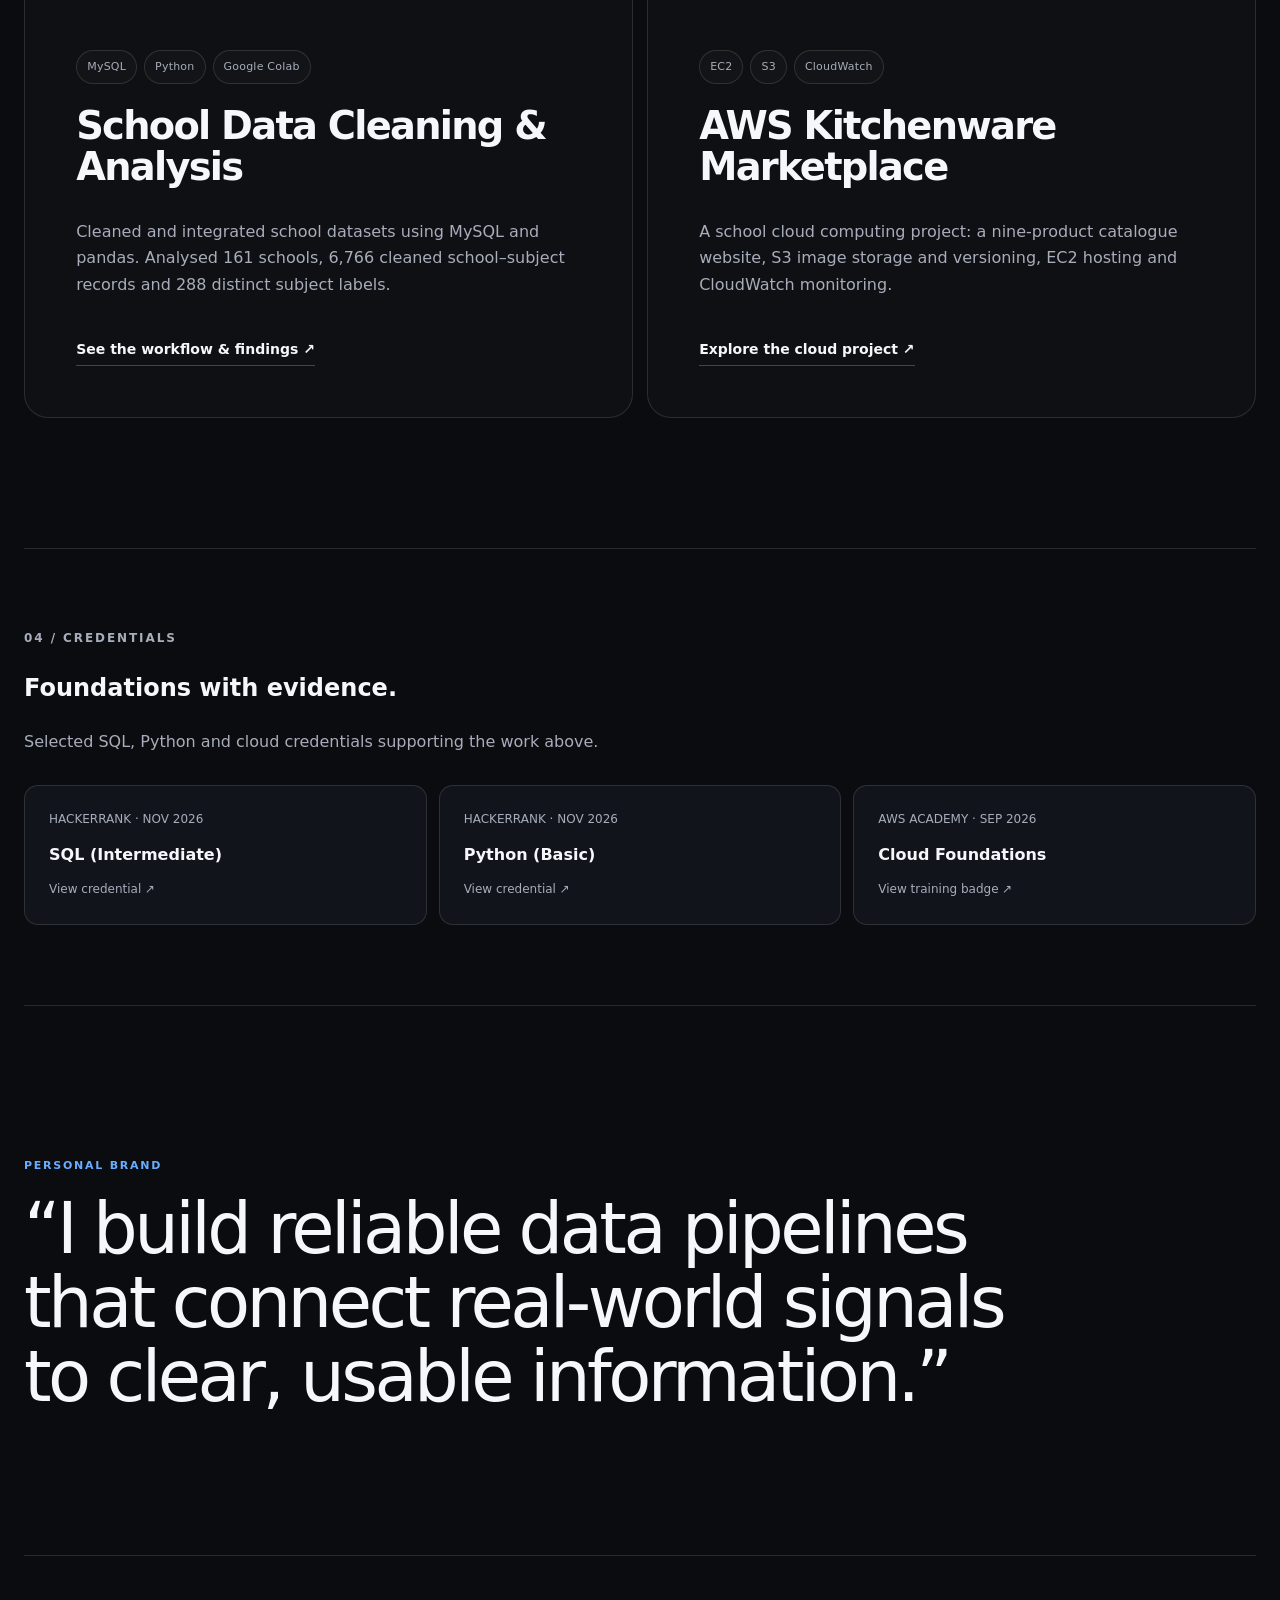
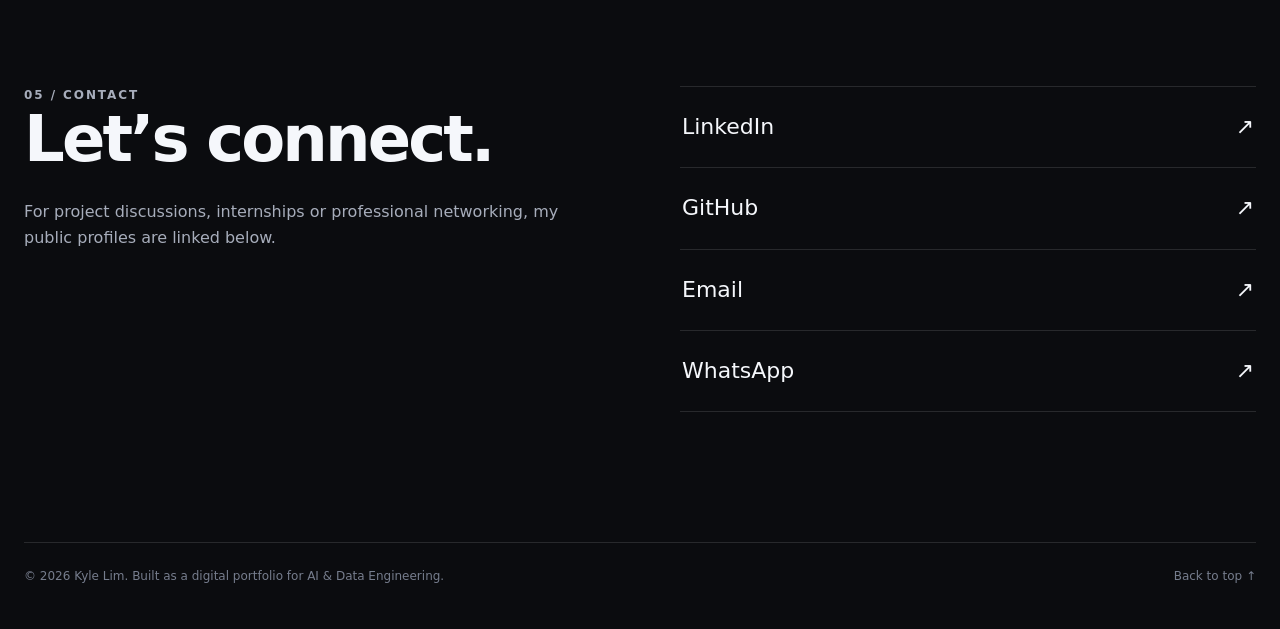
==== commit afc128d4: "Showcase MySQL and Colab coursework and AWS marketplace with evidence" ====
--- a/index.html
+++ b/index.html
@@ -3,13 +3,15 @@
 <head>
   <meta charset="utf-8">
   <meta name="viewport" content="width=device-width, initial-scale=1">
-  <meta name="description" content="Kyle Lim — Year 2 AI & Data Engineering student at Nanyang Polytechnic. Portfolio featuring sensor data engineering, stock forecasting and recommendation systems.">
+  <meta name="description" content="Kyle Lim — Year 2 AI & Data Engineering student at Nanyang Polytechnic. Portfolio featuring sensor data engineering, stock forecasting, SQL and AWS cloud computing.">
   <meta name="theme-color" content="#0b0c0f">
   <title>Kyle Lim — AI & Data Engineering</title>
   <link rel="icon" href="favicon.svg" type="image/svg+xml">
   <link rel="stylesheet" href="styles.css">
+  <link rel="stylesheet" href="learning.css">
   <script src="profile-config.js" defer></script>
   <script src="script.js" defer></script>
+  <script src="learning.js" defer></script>
 </head>
 <body>
   <a class="skip-link" href="#main">Skip to content</a>
@@ -27,6 +29,7 @@
       <a href="#about">About</a>
       <a href="#skills">Skills</a>
       <a href="#projects">Projects</a>
+      <a href="#credentials">Credentials</a>
       <a href="#contact">Contact</a>
     </nav>
   </header>
@@ -43,7 +46,7 @@
           <a class="button button-ghost profile-link" data-profile-link="linkedin" href="#" target="_blank" rel="noreferrer">LinkedIn <span aria-hidden="true">↗</span></a>
         </div>
         <div class="hero-proof" aria-label="Key areas">
-          <span>Python</span><span>C++</span><span>Data Engineering</span><span>IoT &amp; Sensors</span><span>Cloud</span><span>Visualisation</span>
+          <span>Python</span><span>SQL</span><span>AWS</span><span>C++</span><span>Data Engineering</span><span>IoT &amp; Sensors</span><span>Cloud</span><span>Visualisation</span>
         </div>
       </div>
 
@@ -130,11 +133,11 @@
     <section id="projects" class="section-shell projects-section">
       <div class="section-heading reveal">
         <div class="section-kicker">03 / SELECTED PROJECTS</div>
-        <h2>Three projects. Real systems, real data, interactive algorithms.</h2>
-        <p>The two personal market projects include live browser demos: run forecasts, step through model decisions and backtest a trading strategy yourself.</p>
-      </div>
-
-      <article class="project-card project-card-featured reveal">
+        <h2>From sensor signals to SQL queries and cloud storage.</h2>
+        <p>Explore five projects across data engineering, machine learning, SQL and AWS. Open a case study, try an interactive walkthrough or inspect the source code.</p>
+      </div>
+
+      <div class="project-filters" aria-label="Filter projects"><button data-project-filter="all" aria-pressed="true">All work</button><button data-project-filter="data" aria-pressed="false">Data &amp; IoT</button><button data-project-filter="ml" aria-pressed="false">Machine learning</button><button data-project-filter="sql" aria-pressed="false">SQL</button><button data-project-filter="aws" aria-pressed="false">AWS</button></div><p id="project-count" role="status">5 projects shown</p><article class="project-card project-card-featured reveal" data-project-category="data">
         <a class="project-media" href="nesso.html" aria-label="Open Nesso N1 project case study">
           <img src="nesso-device.png" alt="Arduino Nesso N1 device used for the worker safety monitoring project">
           <div class="project-media-overlay"></div>
@@ -150,14 +153,14 @@
       </article>
 
       <div class="project-grid-two">
-        <article class="project-card project-card-compact reveal">
+        <article class="project-card project-card-compact reveal" data-project-category="ml">
           <a class="project-media market-card-media" href="stocks.html" aria-label="Open MarketLens interactive forecasting case study">
             <div class="card-chart-preview"><div class="card-preview-bar"><span>MARKETLENS</span><span>RUN FORECAST ▶</span></div><svg viewBox="0 0 600 280" role="img" aria-label="Preview chart showing actual and predicted stock prices"><path class="preview-grid" d="M35 45H575M35 100H575M35 155H575M35 210H575M35 45V235M170 45V235M305 45V235M440 45V235M575 45V235"/><path class="preview-line-a" d="M40 220 C105 205 120 190 170 195 S255 150 305 160 S390 105 440 118 S515 72 570 88"/><path class="preview-line-b" d="M40 226 C105 214 125 176 170 204 S250 143 305 170 S386 94 440 127 S518 62 570 96"/><circle class="preview-cursor" cx="440" cy="118" r="7"/></svg><div class="card-preview-metrics"><span>Predicted</span><strong>$179.60</strong><span>Actual</span><strong>$157.42</strong></div></div>
             <span class="project-number">02</span>
           </a>
           <div class="project-info"><div class="project-tags"><span>Machine Learning</span><span>Stock Prediction</span><span>Interactive</span><span>Python + JS</span></div><h3><a href="stocks.html">MarketLens — Interactive Forecast Lab</a></h3><p>Run a chronological AAPL forecast replay and watch the model prediction get compared with the real unseen month, one step at a time.</p><a class="text-link" href="stocks.html">Run the forecast demo <span aria-hidden="true">↗</span></a></div>
         </article>
-        <article class="project-card project-card-compact reveal reveal-delay-1">
+        <article class="project-card project-card-compact reveal reveal-delay-1" data-project-category="ml">
           <a class="project-media market-card-media" href="tradelab.html" aria-label="Open TradeLab interactive trading backtester">
             <div class="card-chart-preview"><div class="card-preview-bar"><span>TRADELAB</span><span>BACKTEST ▶</span></div><svg viewBox="0 0 600 280" role="img" aria-label="Preview chart showing a moving-average trading strategy"><path class="preview-grid" d="M35 45H575M35 100H575M35 155H575M35 210H575M35 45V235M170 45V235M305 45V235M440 45V235M575 45V235"/><path class="preview-line-a" d="M40 218 C85 205 125 225 170 188 S255 150 305 162 S385 118 435 130 S510 78 570 91"/><path class="preview-line-c" d="M40 226 C130 214 180 192 240 180 S340 152 415 126 S510 105 570 99"/><circle class="preview-buy" cx="305" cy="162" r="8"/><circle class="preview-sell" cx="435" cy="130" r="8"/></svg><div class="card-preview-metrics"><span>Signal</span><strong>BUY</strong><span>Mode</span><strong>Paper trade</strong></div></div>
             <span class="project-number">03</span>
@@ -165,7 +168,10 @@
           <div class="project-info"><div class="project-tags"><span>Algorithmic Trading</span><span>Backtesting</span><span>Interactive</span><span>Time Series</span></div><h3><a href="tradelab.html">TradeLab — Strategy Backtester</a></h3><p>Tune short and long moving averages, then watch a paper-trading algorithm generate BUY / SELL decisions and build an equity curve.</p><a class="text-link" href="tradelab.html">Run the backtester <span aria-hidden="true">↗</span></a></div>
         </article>
       </div>
-    </section>
+      <div class="project-grid-two"><article class="project-card project-card-compact reveal" data-project-category="sql"><a class="project-media coursework-media" href="sql.html" aria-label="Open School Data Cleaning and Analysis"><img src="evidence/sql-final.png" alt="Recorded Colab data quality results" loading="lazy"></a><div class="project-info"><div class="project-tags"><span>MySQL</span><span>Python</span><span>Google Colab</span></div><h3><a href="sql.html">School Data Cleaning &amp; Analysis</a></h3><p>Cleaned and integrated school datasets using MySQL and pandas. Analysed 161 schools, 6,766 cleaned school–subject records and 288 distinct subject labels.</p><a class="text-link" href="sql.html">See the workflow &amp; findings ↗</a></div></article><article class="project-card project-card-compact reveal" data-project-category="aws"><a class="project-media coursework-media catalogue-media" href="aws.html" aria-label="Open AWS Kitchenware Marketplace"><img src="evidence/aws-catalogue.jpg" alt="Kitchenware catalogue school project" loading="lazy"></a><div class="project-info"><div class="project-tags"><span>EC2</span><span>S3</span><span>CloudWatch</span></div><h3><a href="aws.html">AWS Kitchenware Marketplace</a></h3><p>A school cloud computing project: a nine-product catalogue website, S3 image storage and versioning, EC2 hosting and CloudWatch monitoring.</p><a class="text-link" href="aws.html">Explore the cloud project ↗</a></div></article></div></article></div>
+    </section>
+
+    <section class="section-shell learning-section" id="credentials"><div class="section-kicker">04 / CREDENTIALS</div><h2>Foundations with evidence.</h2><p>Selected SQL, Python and cloud credentials supporting the work above.</p><div class="credential-grid"><a class="credential-item" target="_blank" rel="noreferrer" href="https://www.hackerrank.com/certificates/0e6ae8bfab43"><span>HACKERRANK · NOV 2026</span><strong>SQL (Intermediate)</strong><span>View credential ↗</span></a><a class="credential-item" target="_blank" rel="noreferrer" href="https://www.hackerrank.com/certificates/c436f6b54fa0"><span>HACKERRANK · NOV 2026</span><strong>Python (Basic)</strong><span>View credential ↗</span></a><a class="credential-item" target="_blank" rel="noreferrer" href="https://www.credly.com/earner/earned/badge/f87b9453-e414-42a5-b6e2-3da03fbc95f8"><span>AWS ACADEMY · SEP 2026</span><strong>Cloud Foundations</strong><span>View training badge ↗</span></a></div></section>
 
     <section class="section-shell statement-section reveal">
       <p class="statement-label">PERSONAL BRAND</p>
@@ -174,7 +180,7 @@
 
     <section id="contact" class="section-shell contact-section">
       <div class="contact-copy reveal">
-        <div class="section-kicker">04 / CONTACT</div>
+        <div class="section-kicker">05 / CONTACT</div>
         <h2>Let’s connect.</h2>
         <p>For project discussions, internships or professional networking, my public profiles are linked below.</p>
       </div>
--- a/styles.css
+++ b/styles.css
@@ -224,10 +224,6 @@
   .section-shell, .site-header { width:min(calc(100% - 30px),var(--max)); }
   .site-header.scrolled { padding-inline:15px; }
   .menu-toggle { display:block; }
-  .site-nav { position:fixed; inset:var(--header-h) 15px auto; display:none; flex-direction:column; align-items:stretch; gap:0; border:1px solid var(--line); background:rgba(15,17,22,.97); backdrop-filter:blur(18px); border-radius:16px; padding:8px; }
-  .site-nav.open { display:flex; }
-  .site-nav a { padding:13px 12px; }
-  .site-nav a::after { display:none; }
   .brand-name { display:none; }
   .hero { min-height:auto; padding:70px 0 90px; }
   .hero h1, .case-hero h1, .placeholder-page h1 { font-size:clamp(46px,14vw,70px); }
@@ -317,51 +313,86 @@
 @media(max-width:980px){.lab-toolbar-grid{grid-template-columns:repeat(2,1fr)}.lab-metrics-six{grid-template-columns:repeat(3,1fr)}.lab-metrics-six>div:nth-child(4){border-left:0;border-top:1px solid var(--line)}.lab-metrics-six>div:nth-child(5),.lab-metrics-six>div:nth-child(6){border-top:1px solid var(--line)}}
 @media(max-width:720px){.lab-toolbar,.lab-toolbar-grid{display:grid;grid-template-columns:1fr}.lab-actions,.lab-actions-row{margin:0;display:grid;grid-template-columns:1fr;padding:12px 14px}.lab-metrics,.lab-metrics-six{grid-template-columns:repeat(2,1fr)}.lab-metrics>div{border-top:1px solid var(--line)!important;border-left:0!important}.lab-metrics>div:nth-child(odd){border-right:1px solid var(--line)}.lab-canvas{height:320px}.lab-canvas-small{height:165px}.market-card-media{min-height:260px}.mini-market-preview{width:96%}}
 
-
-.portrait-photo {
-  padding: 0;
-  overflow: hidden;
-  aspect-ratio: 4 / 5;
-}
-
-.portrait-photo img {
-  width: 100%;
-  height: 100%;
-  display: block;
-  object-fit: cover;
-  object-position: center center;
-}
-
-.about-sidebar {
-  display: flex;
-  flex-direction: column;
-  gap: 48px;
-  align-self: start;
-}
-
-.about-quick {
-  display: flex;
-  flex-direction: column;
-  gap: 28px;
-  max-width: 280px;
-}
-
-.about-quick div {
-  padding-top: 16px;
-  border-top: 1px solid rgba(255, 255, 255, 0.12);
-}
-
-.about-quick span {
-  display: block;
-  margin-bottom: 8px;
-  font-size: 0.72rem;
-  letter-spacing: 0.16em;
-  color: #8ea6c4;
-}
-
-.about-quick strong {
-  display: block;
-  font-size: 0.95rem;
-  line-height: 1.5;
-  color: #f4f6f8;
-}
+@media (max-width: 720px) {
+  .site-header {
+    position: sticky;
+    top: 0;
+    z-index: 3000;
+    width: min(calc(100% - 30px), var(--max));
+    height: var(--header-h);
+    background: transparent;
+  }
+
+  .site-header.scrolled {
+    width: 100%;
+    padding-inline: 15px;
+    background: rgba(11,12,15,.92);
+    border-bottom: 1px solid var(--line);
+    backdrop-filter: blur(18px);
+  }
+
+  .menu-toggle {
+    display: block;
+    position: relative;
+    z-index: 3200;
+    flex: 0 0 42px;
+  }
+
+  /* Dropdown anchored to the header box itself (absolute, not fixed) */
+  .site-nav {
+    position: absolute;
+    top: calc(100% + 8px);
+    right: 0;
+    left: auto;
+    bottom: auto;
+
+    width: min(260px, calc(100vw - 30px));
+    max-height: calc(100dvh - var(--header-h) - 25px);
+    overflow-y: auto;
+
+    display: none;
+    flex-direction: column;
+    align-items: stretch;
+    gap: 2px;
+
+    margin: 0;
+    padding: 8px;
+
+    border: 1px solid var(--line-strong);
+    border-radius: 16px;
+    background: #14161c;
+    box-shadow: 0 18px 45px rgba(0,0,0,.5);
+
+    z-index: 3100;
+  }
+
+  .site-nav.open { display: flex; }
+
+  .site-nav a {
+    display: flex;
+    align-items: center;
+    width: 100%;
+    min-height: 50px;
+    padding: 12px 14px;
+    border-radius: 10px;
+    font-size: 16px;
+    line-height: 1.25;
+    color: var(--muted);
+  }
+
+  .site-nav a:hover,
+  .site-nav a:focus-visible,
+  .site-nav a:active {
+    color: var(--text);
+    background: rgba(255,255,255,.06);
+  }
+
+  .site-nav a::after { display: none; }
+
+  .brand-name { display: none; }
+
+  .hero, main { position: relative; z-index: 1; }
+  .hero-grid { z-index: 0; pointer-events: none; }
+  .hero-copy, .portrait-card { position: relative; z-index: 2; }
+}
+
--- a/learning.css
+++ b/learning.css
@@ -0,0 +1,4 @@
+/* Portfolio learning projects */
+.learning-hero{padding:65px 0 100px;max-width:1050px}.learning-hero .eyebrow{margin-top:55px}.learning-hero h1{font-size:clamp(50px,8vw,100px);letter-spacing:-.06em;line-height:1.02;margin:22px 0}.learning-hero .case-deck{max-width:740px}.learning-section{padding:80px 0;border-top:1px solid var(--line)}.learning-section h2{margin:20px 0;max-width:900px}.learning-section>p{color:var(--muted);max-width:850px}.schema-grid{display:grid;grid-template-columns:repeat(4,minmax(0,1fr));gap:12px;margin-top:35px}.schema-grid article{padding:24px;border:1px solid var(--line);border-radius:16px;background:#11141b}.schema-grid h3{font-size:19px;margin:12px 0}.schema-grid p{font-size:13px;color:var(--muted);overflow-wrap:anywhere}.query-layout,.cloud-layout{display:grid;grid-template-columns:.75fr 1.6fr;gap:20px;margin-top:35px;align-items:start}.query-options{display:grid;gap:8px}.query-options button,.cloud-map button{color:var(--muted);border:1px solid var(--line);background:#11141b;border-radius:12px;padding:18px;text-align:left;cursor:pointer;font:inherit}.query-options button span{display:block;font-size:11px;color:var(--accent);margin-bottom:8px}.query-options button[aria-pressed=true],.cloud-map button[aria-pressed=true]{border-color:var(--accent);background:#182538;color:var(--text)}.query-panel,.service-panel{border:1px solid var(--line);border-radius:18px;padding:28px;background:#10131a;min-width:0}.query-panel h3,.service-panel h3{font-size:26px;letter-spacing:-.025em}.query-panel pre{background:#090c11;padding:20px;border-radius:12px;overflow:auto;color:#b7d7ff;font-size:13px;line-height:1.7}.table-scroll{overflow:auto}table{width:100%;border-collapse:collapse;font-size:13px}th,td{text-align:left;padding:12px;border-bottom:1px solid var(--line);white-space:nowrap}th{color:var(--accent-2);font-weight:600}.result-heading{display:flex;justify-content:space-between;gap:10px;margin:25px 0 10px}.result-heading span{color:var(--muted);font-size:12px}.query-panel>p{color:var(--muted);font-size:14px;margin-top:24px}.cloud-layout{grid-template-columns:1fr 1fr}.cloud-map{display:grid;gap:14px}.cloud-boundary{border:1px solid rgba(104,173,255,.35);border-radius:16px;padding:20px;display:grid;gap:12px}.cloud-boundary.optional{border-style:dashed;border-color:var(--line)}.cloud-map button strong,.cloud-map button span{display:block}.cloud-map button span{font-size:12px;margin-top:6px}.service-panel p{color:var(--muted)}.service-detail{padding:20px;margin:24px 0;border-left:2px solid var(--accent);background:rgba(104,173,255,.05);color:var(--muted);font-size:14px}.project-filters{display:flex;gap:8px;flex-wrap:wrap;margin:30px 0 16px}.project-filters button{border:1px solid var(--line);background:transparent;color:var(--muted);border-radius:100px;padding:10px 18px;font:inherit;font-size:13px;cursor:pointer}.project-filters button[aria-pressed=true]{background:var(--text);color:var(--bg)}#project-count{color:var(--muted);font-size:12px}.project-card[hidden]{display:none!important}.new-project-media{display:flex!important;align-items:center;justify-content:center;padding:35px;background:radial-gradient(ellipse at 80% 20%,#19324d,transparent 65%),#10131a!important}.code-preview{width:100%;border:1px solid var(--line);background:#0b1018;border-radius:15px;padding:24px;font-family:monospace}.code-preview strong{display:block;color:var(--accent-2);font:600 13px sans-serif;letter-spacing:.08em;margin-bottom:25px}.code-preview code{white-space:pre-wrap;font-size:clamp(12px,1.2vw,16px);color:#d3e6ff;line-height:1.8}.code-preview small{display:block;border-top:1px solid var(--line);padding-top:18px;margin-top:22px;color:var(--muted)}.credential-grid{display:grid;grid-template-columns:repeat(3,minmax(0,1fr));gap:12px;margin-top:30px}.credential-item{padding:24px;border:1px solid var(--line);border-radius:14px;background:#11141b;display:flex;flex-direction:column;gap:12px}.credential-item strong{font-size:16px}.credential-item span{font-size:12px;color:var(--muted)}.credential-item:hover{border-color:var(--accent)}a:focus-visible,button:focus-visible{outline:2px solid var(--accent);outline-offset:5px}.learning-section,.projects-section{scroll-margin-top:100px}@media(max-width:980px){.schema-grid,.credential-grid{grid-template-columns:repeat(2,minmax(0,1fr))}}@media(max-width:720px){.learning-hero{padding:40px 0 65px}.learning-section{padding:55px 0}.schema-grid,.query-layout,.cloud-layout,.credential-grid{grid-template-columns:1fr}.query-panel,.service-panel{padding:18px}.query-options{grid-template-columns:1fr}.query-panel pre{font-size:12px;padding:14px}.new-project-media{padding:20px}.result-heading{flex-wrap:wrap}.learning-hero h1{overflow-wrap:anywhere}}
+
+.course-stats{display:flex;flex-wrap:wrap;gap:45px;margin-top:55px}.course-stats strong{display:block;font-size:44px;color:var(--accent-2);letter-spacing:-.05em}.course-stats span{font-size:13px;color:var(--muted)}.evidence-grid,.finding-grid{display:grid;grid-template-columns:repeat(2,minmax(0,1fr));gap:24px;margin-top:35px}.evidence-figure{margin:25px 0;min-width:0}.evidence-figure img{width:100%;height:auto;display:block;border-radius:14px;border:1px solid var(--line)}.evidence-figure figcaption{font-size:12px;color:var(--muted);margin-top:12px}.finding-grid article{border:1px solid var(--line);padding:25px;border-radius:16px;background:#11141b}.finding-grid p{color:var(--muted);font-size:15px}.coursework-media{display:flex;align-items:center;justify-content:center;background:#252729;padding:28px}.coursework-media img{width:auto!important;max-width:100%;height:280px!important;object-fit:contain!important}.catalogue-media{overflow:hidden;background:white;align-items:flex-start}.catalogue-media img{width:100%!important;height:auto!important}.learning-section> .evidence-figure{max-width:1000px}.learning-section> .evidence-figure:has(img[src*=catalogue]){height:560px;overflow:hidden;border-radius:14px}.learning-section> .evidence-figure:has(img[src*=catalogue]) img{margin-bottom:-1px}@media(max-width:720px){.evidence-grid,.finding-grid{grid-template-columns:1fr}.course-stats{gap:25px}.course-stats strong{font-size:34px}.learning-section> .evidence-figure:has(img[src*=catalogue]){height:auto}.coursework-media img{height:230px!important}}
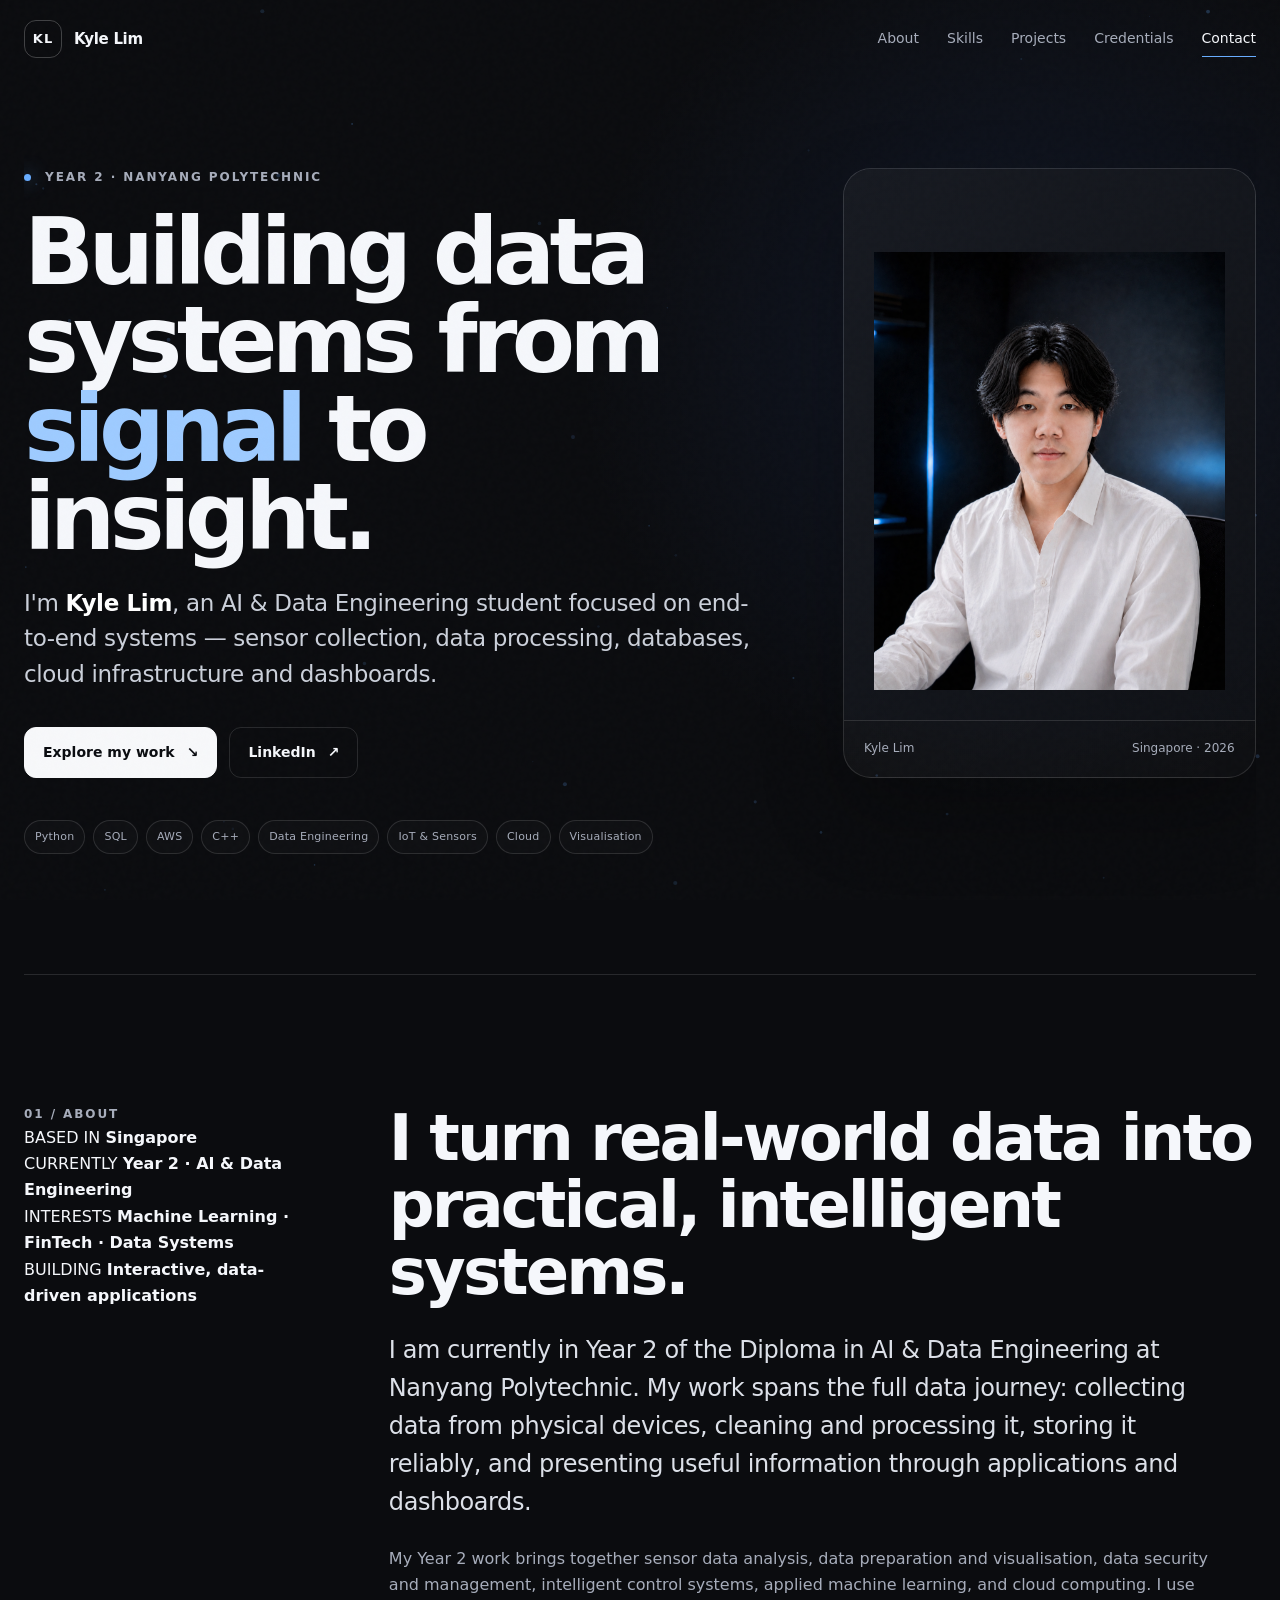
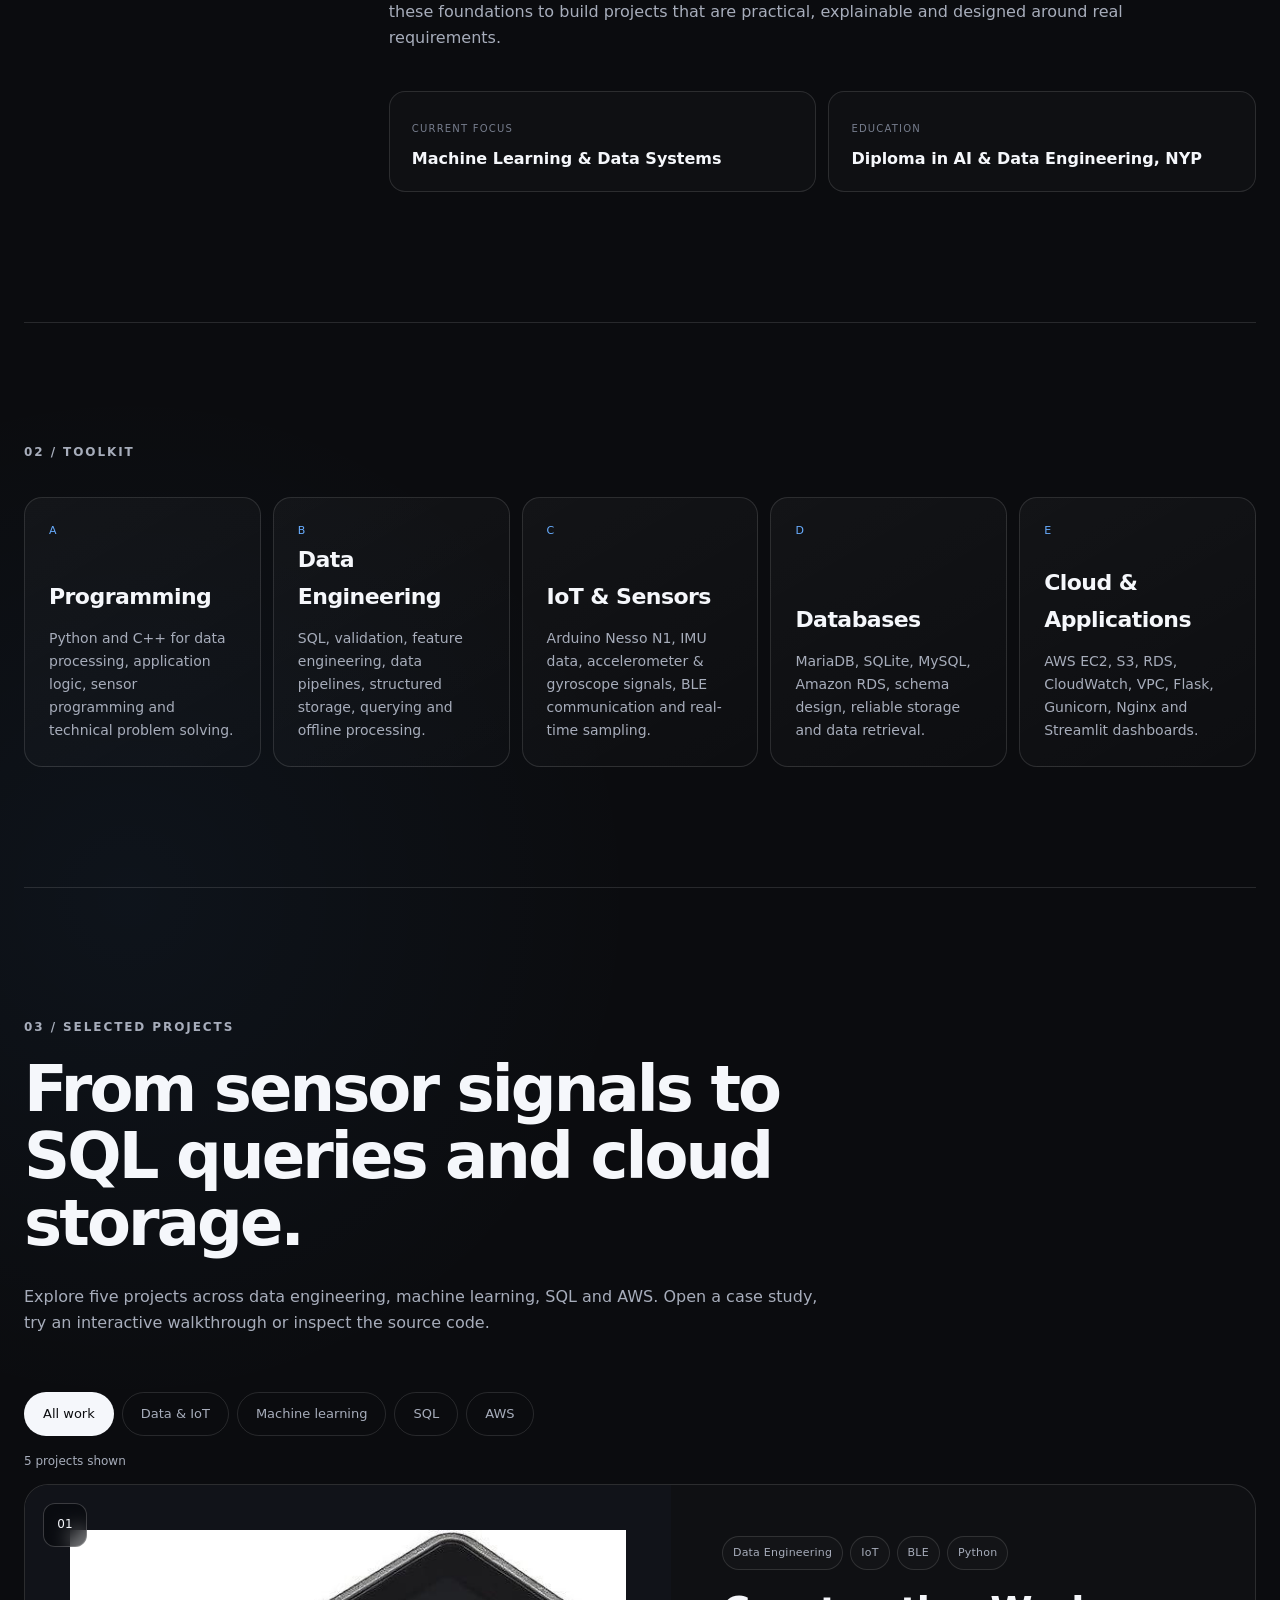
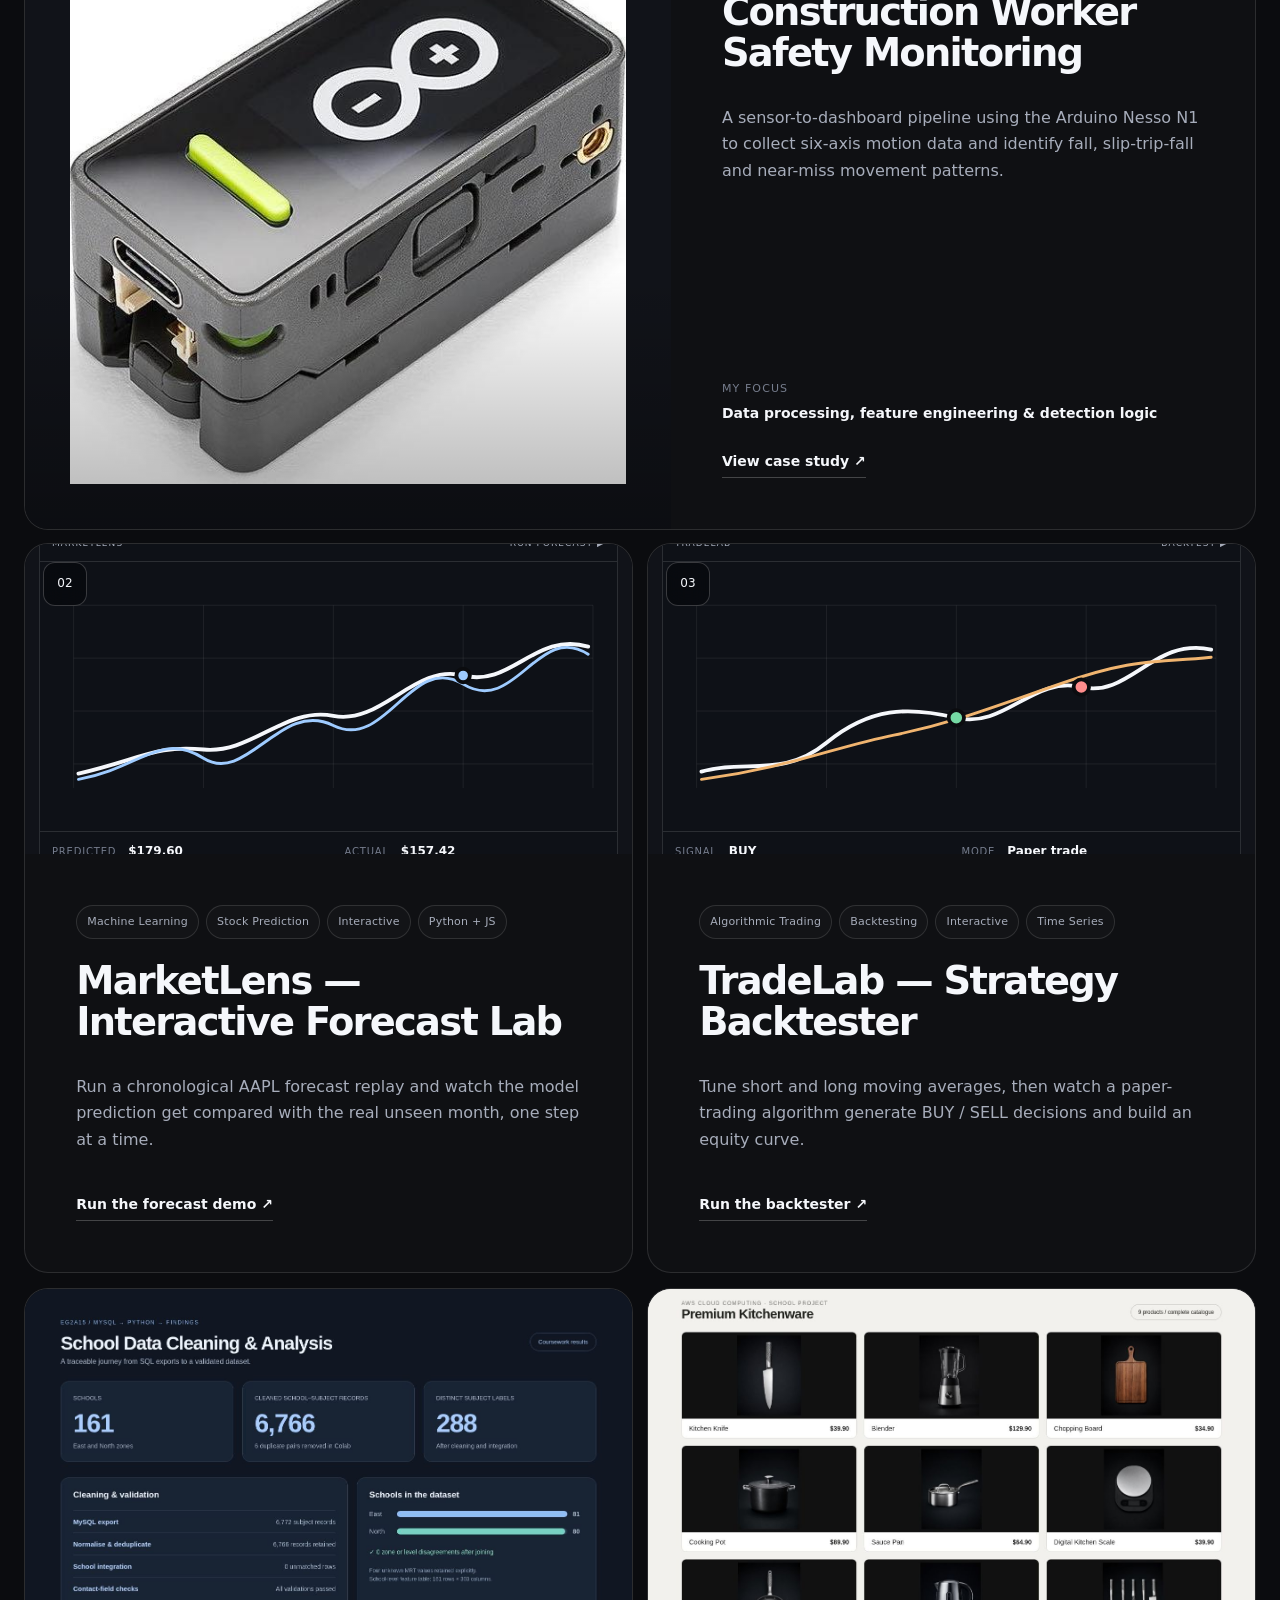
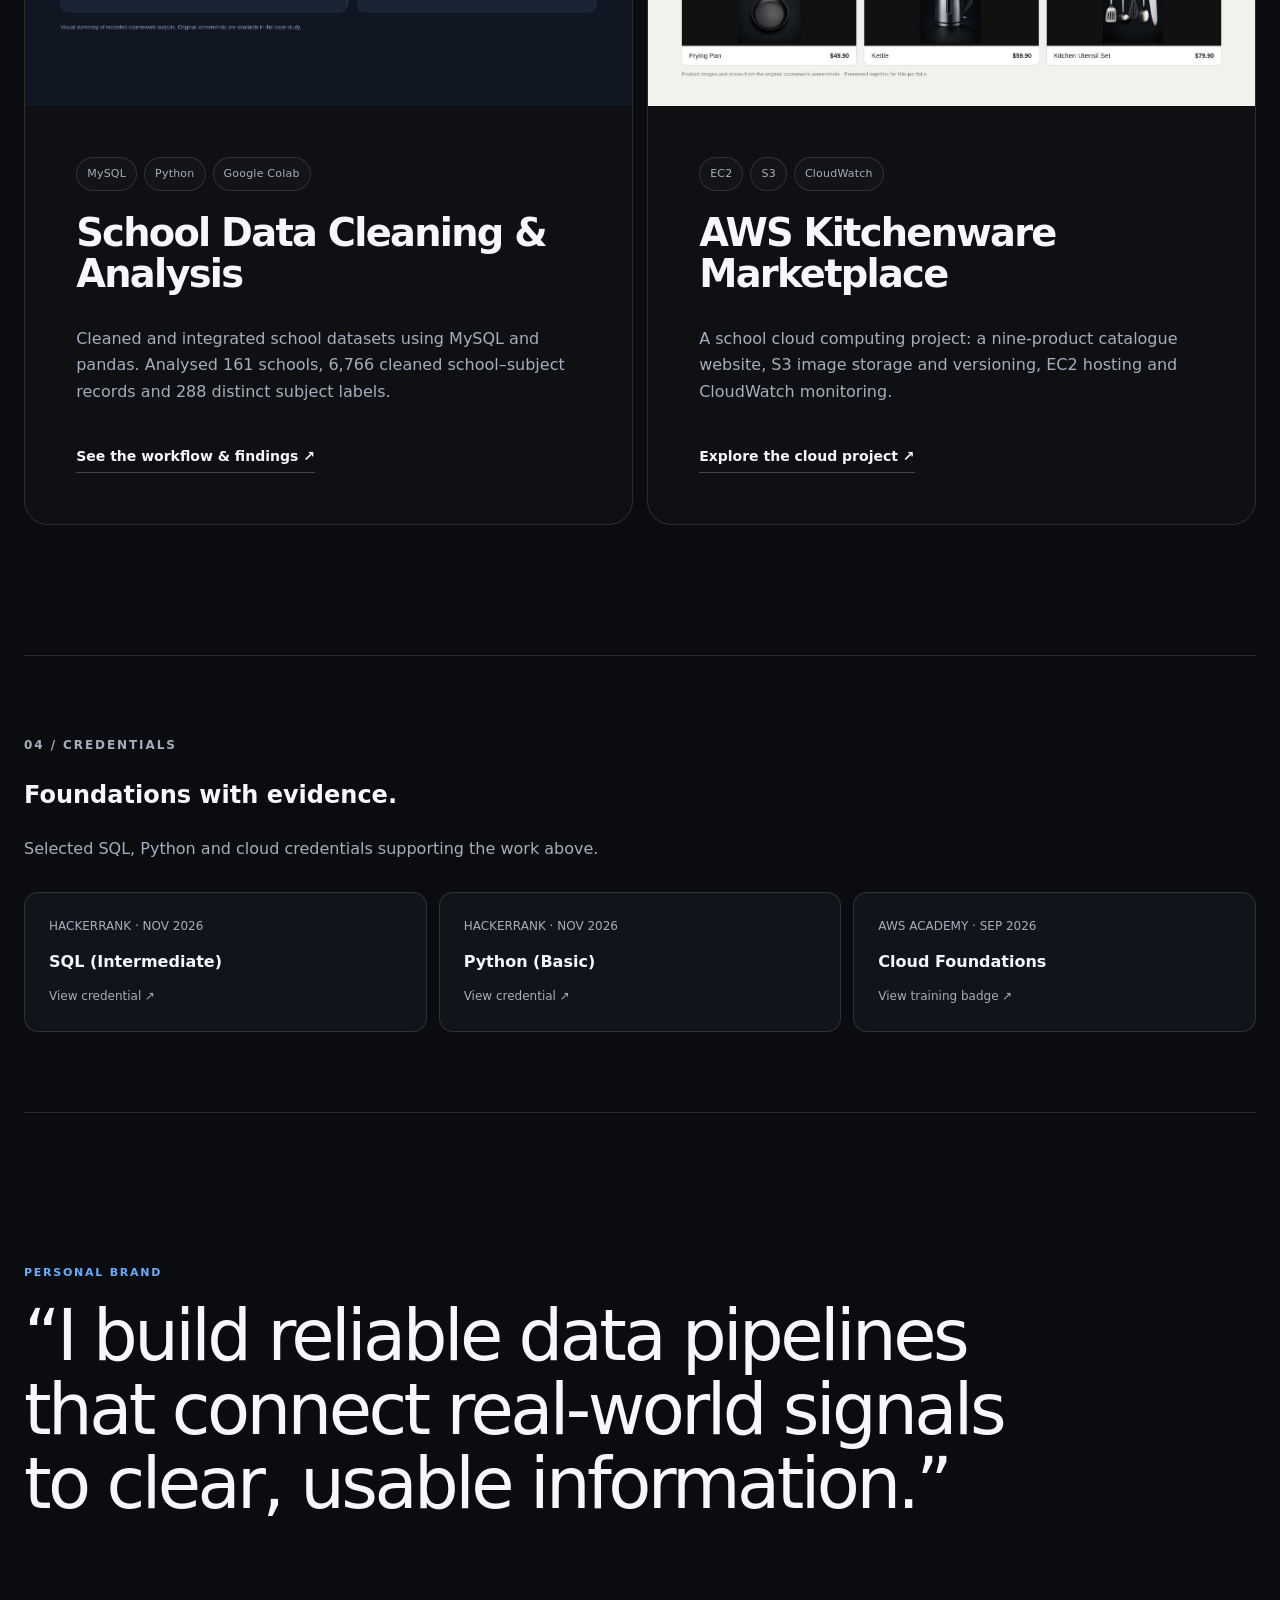
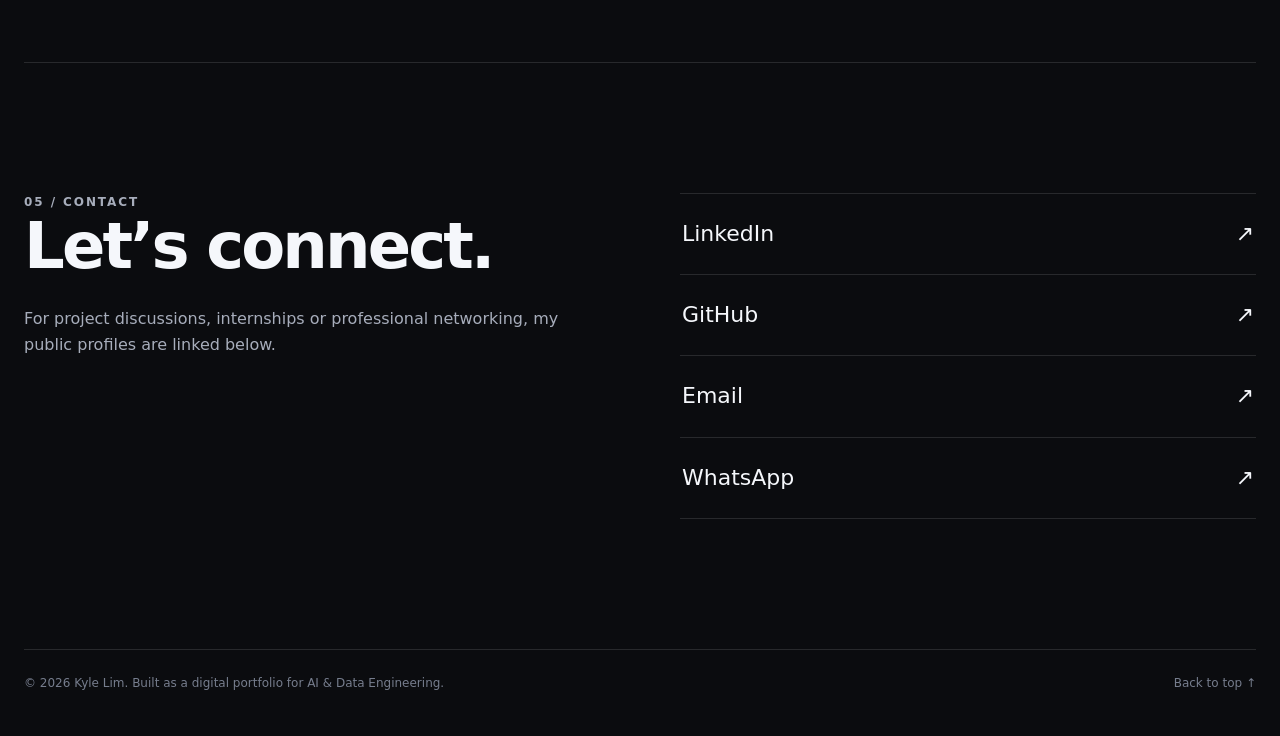
==== commit b3fc30be: "Replace project thumbnails with complete catalogue and readable SQL results" ====
--- a/index.html
+++ b/index.html
@@ -168,7 +168,7 @@
           <div class="project-info"><div class="project-tags"><span>Algorithmic Trading</span><span>Backtesting</span><span>Interactive</span><span>Time Series</span></div><h3><a href="tradelab.html">TradeLab — Strategy Backtester</a></h3><p>Tune short and long moving averages, then watch a paper-trading algorithm generate BUY / SELL decisions and build an equity curve.</p><a class="text-link" href="tradelab.html">Run the backtester <span aria-hidden="true">↗</span></a></div>
         </article>
       </div>
-      <div class="project-grid-two"><article class="project-card project-card-compact reveal" data-project-category="sql"><a class="project-media coursework-media" href="sql.html" aria-label="Open School Data Cleaning and Analysis"><img src="evidence/sql-final.png" alt="Recorded Colab data quality results" loading="lazy"></a><div class="project-info"><div class="project-tags"><span>MySQL</span><span>Python</span><span>Google Colab</span></div><h3><a href="sql.html">School Data Cleaning &amp; Analysis</a></h3><p>Cleaned and integrated school datasets using MySQL and pandas. Analysed 161 schools, 6,766 cleaned school–subject records and 288 distinct subject labels.</p><a class="text-link" href="sql.html">See the workflow &amp; findings ↗</a></div></article><article class="project-card project-card-compact reveal" data-project-category="aws"><a class="project-media coursework-media catalogue-media" href="aws.html" aria-label="Open AWS Kitchenware Marketplace"><img src="evidence/aws-catalogue.jpg" alt="Kitchenware catalogue school project" loading="lazy"></a><div class="project-info"><div class="project-tags"><span>EC2</span><span>S3</span><span>CloudWatch</span></div><h3><a href="aws.html">AWS Kitchenware Marketplace</a></h3><p>A school cloud computing project: a nine-product catalogue website, S3 image storage and versioning, EC2 hosting and CloudWatch monitoring.</p><a class="text-link" href="aws.html">Explore the cloud project ↗</a></div></article></div></article></div>
+      <div class="project-grid-two"><article class="project-card project-card-compact reveal" data-project-category="sql"><a class="project-media coursework-media" href="sql.html" aria-label="Open School Data Cleaning and Analysis"><img src="evidence/sql-results-overview.png" alt="School data results overview: 161 schools, 6766 cleaned subject records and 288 subjects" loading="lazy"></a><div class="project-info"><div class="project-tags"><span>MySQL</span><span>Python</span><span>Google Colab</span></div><h3><a href="sql.html">School Data Cleaning &amp; Analysis</a></h3><p>Cleaned and integrated school datasets using MySQL and pandas. Analysed 161 schools, 6,766 cleaned school–subject records and 288 distinct subject labels.</p><a class="text-link" href="sql.html">See the workflow &amp; findings ↗</a></div></article><article class="project-card project-card-compact reveal" data-project-category="aws"><a class="project-media coursework-media catalogue-media" href="aws.html" aria-label="Open AWS Kitchenware Marketplace"><img src="evidence/aws-nine-products.png" alt="All nine kitchenware products with their names and prices" loading="lazy"></a><div class="project-info"><div class="project-tags"><span>EC2</span><span>S3</span><span>CloudWatch</span></div><h3><a href="aws.html">AWS Kitchenware Marketplace</a></h3><p>A school cloud computing project: a nine-product catalogue website, S3 image storage and versioning, EC2 hosting and CloudWatch monitoring.</p><a class="text-link" href="aws.html">Explore the cloud project ↗</a></div></article></div>
     </section>
 
     <section class="section-shell learning-section" id="credentials"><div class="section-kicker">04 / CREDENTIALS</div><h2>Foundations with evidence.</h2><p>Selected SQL, Python and cloud credentials supporting the work above.</p><div class="credential-grid"><a class="credential-item" target="_blank" rel="noreferrer" href="https://www.hackerrank.com/certificates/0e6ae8bfab43"><span>HACKERRANK · NOV 2026</span><strong>SQL (Intermediate)</strong><span>View credential ↗</span></a><a class="credential-item" target="_blank" rel="noreferrer" href="https://www.hackerrank.com/certificates/c436f6b54fa0"><span>HACKERRANK · NOV 2026</span><strong>Python (Basic)</strong><span>View credential ↗</span></a><a class="credential-item" target="_blank" rel="noreferrer" href="https://www.credly.com/earner/earned/badge/f87b9453-e414-42a5-b6e2-3da03fbc95f8"><span>AWS ACADEMY · SEP 2026</span><strong>Cloud Foundations</strong><span>View training badge ↗</span></a></div></section>
--- a/learning.css
+++ b/learning.css
@@ -1,4 +1,4 @@
 /* Portfolio learning projects */
 .learning-hero{padding:65px 0 100px;max-width:1050px}.learning-hero .eyebrow{margin-top:55px}.learning-hero h1{font-size:clamp(50px,8vw,100px);letter-spacing:-.06em;line-height:1.02;margin:22px 0}.learning-hero .case-deck{max-width:740px}.learning-section{padding:80px 0;border-top:1px solid var(--line)}.learning-section h2{margin:20px 0;max-width:900px}.learning-section>p{color:var(--muted);max-width:850px}.schema-grid{display:grid;grid-template-columns:repeat(4,minmax(0,1fr));gap:12px;margin-top:35px}.schema-grid article{padding:24px;border:1px solid var(--line);border-radius:16px;background:#11141b}.schema-grid h3{font-size:19px;margin:12px 0}.schema-grid p{font-size:13px;color:var(--muted);overflow-wrap:anywhere}.query-layout,.cloud-layout{display:grid;grid-template-columns:.75fr 1.6fr;gap:20px;margin-top:35px;align-items:start}.query-options{display:grid;gap:8px}.query-options button,.cloud-map button{color:var(--muted);border:1px solid var(--line);background:#11141b;border-radius:12px;padding:18px;text-align:left;cursor:pointer;font:inherit}.query-options button span{display:block;font-size:11px;color:var(--accent);margin-bottom:8px}.query-options button[aria-pressed=true],.cloud-map button[aria-pressed=true]{border-color:var(--accent);background:#182538;color:var(--text)}.query-panel,.service-panel{border:1px solid var(--line);border-radius:18px;padding:28px;background:#10131a;min-width:0}.query-panel h3,.service-panel h3{font-size:26px;letter-spacing:-.025em}.query-panel pre{background:#090c11;padding:20px;border-radius:12px;overflow:auto;color:#b7d7ff;font-size:13px;line-height:1.7}.table-scroll{overflow:auto}table{width:100%;border-collapse:collapse;font-size:13px}th,td{text-align:left;padding:12px;border-bottom:1px solid var(--line);white-space:nowrap}th{color:var(--accent-2);font-weight:600}.result-heading{display:flex;justify-content:space-between;gap:10px;margin:25px 0 10px}.result-heading span{color:var(--muted);font-size:12px}.query-panel>p{color:var(--muted);font-size:14px;margin-top:24px}.cloud-layout{grid-template-columns:1fr 1fr}.cloud-map{display:grid;gap:14px}.cloud-boundary{border:1px solid rgba(104,173,255,.35);border-radius:16px;padding:20px;display:grid;gap:12px}.cloud-boundary.optional{border-style:dashed;border-color:var(--line)}.cloud-map button strong,.cloud-map button span{display:block}.cloud-map button span{font-size:12px;margin-top:6px}.service-panel p{color:var(--muted)}.service-detail{padding:20px;margin:24px 0;border-left:2px solid var(--accent);background:rgba(104,173,255,.05);color:var(--muted);font-size:14px}.project-filters{display:flex;gap:8px;flex-wrap:wrap;margin:30px 0 16px}.project-filters button{border:1px solid var(--line);background:transparent;color:var(--muted);border-radius:100px;padding:10px 18px;font:inherit;font-size:13px;cursor:pointer}.project-filters button[aria-pressed=true]{background:var(--text);color:var(--bg)}#project-count{color:var(--muted);font-size:12px}.project-card[hidden]{display:none!important}.new-project-media{display:flex!important;align-items:center;justify-content:center;padding:35px;background:radial-gradient(ellipse at 80% 20%,#19324d,transparent 65%),#10131a!important}.code-preview{width:100%;border:1px solid var(--line);background:#0b1018;border-radius:15px;padding:24px;font-family:monospace}.code-preview strong{display:block;color:var(--accent-2);font:600 13px sans-serif;letter-spacing:.08em;margin-bottom:25px}.code-preview code{white-space:pre-wrap;font-size:clamp(12px,1.2vw,16px);color:#d3e6ff;line-height:1.8}.code-preview small{display:block;border-top:1px solid var(--line);padding-top:18px;margin-top:22px;color:var(--muted)}.credential-grid{display:grid;grid-template-columns:repeat(3,minmax(0,1fr));gap:12px;margin-top:30px}.credential-item{padding:24px;border:1px solid var(--line);border-radius:14px;background:#11141b;display:flex;flex-direction:column;gap:12px}.credential-item strong{font-size:16px}.credential-item span{font-size:12px;color:var(--muted)}.credential-item:hover{border-color:var(--accent)}a:focus-visible,button:focus-visible{outline:2px solid var(--accent);outline-offset:5px}.learning-section,.projects-section{scroll-margin-top:100px}@media(max-width:980px){.schema-grid,.credential-grid{grid-template-columns:repeat(2,minmax(0,1fr))}}@media(max-width:720px){.learning-hero{padding:40px 0 65px}.learning-section{padding:55px 0}.schema-grid,.query-layout,.cloud-layout,.credential-grid{grid-template-columns:1fr}.query-panel,.service-panel{padding:18px}.query-options{grid-template-columns:1fr}.query-panel pre{font-size:12px;padding:14px}.new-project-media{padding:20px}.result-heading{flex-wrap:wrap}.learning-hero h1{overflow-wrap:anywhere}}
 
-.course-stats{display:flex;flex-wrap:wrap;gap:45px;margin-top:55px}.course-stats strong{display:block;font-size:44px;color:var(--accent-2);letter-spacing:-.05em}.course-stats span{font-size:13px;color:var(--muted)}.evidence-grid,.finding-grid{display:grid;grid-template-columns:repeat(2,minmax(0,1fr));gap:24px;margin-top:35px}.evidence-figure{margin:25px 0;min-width:0}.evidence-figure img{width:100%;height:auto;display:block;border-radius:14px;border:1px solid var(--line)}.evidence-figure figcaption{font-size:12px;color:var(--muted);margin-top:12px}.finding-grid article{border:1px solid var(--line);padding:25px;border-radius:16px;background:#11141b}.finding-grid p{color:var(--muted);font-size:15px}.coursework-media{display:flex;align-items:center;justify-content:center;background:#252729;padding:28px}.coursework-media img{width:auto!important;max-width:100%;height:280px!important;object-fit:contain!important}.catalogue-media{overflow:hidden;background:white;align-items:flex-start}.catalogue-media img{width:100%!important;height:auto!important}.learning-section> .evidence-figure{max-width:1000px}.learning-section> .evidence-figure:has(img[src*=catalogue]){height:560px;overflow:hidden;border-radius:14px}.learning-section> .evidence-figure:has(img[src*=catalogue]) img{margin-bottom:-1px}@media(max-width:720px){.evidence-grid,.finding-grid{grid-template-columns:1fr}.course-stats{gap:25px}.course-stats strong{font-size:34px}.learning-section> .evidence-figure:has(img[src*=catalogue]){height:auto}.coursework-media img{height:230px!important}}
+.course-stats{display:flex;flex-wrap:wrap;gap:45px;margin-top:55px}.course-stats strong{display:block;font-size:44px;color:var(--accent-2);letter-spacing:-.05em}.course-stats span{font-size:13px;color:var(--muted)}.evidence-grid,.finding-grid{display:grid;grid-template-columns:repeat(2,minmax(0,1fr));gap:24px;margin-top:35px}.evidence-figure{margin:25px 0;min-width:0}.evidence-figure img{width:100%;height:auto;display:block;border-radius:14px;border:1px solid var(--line)}.evidence-figure figcaption{font-size:12px;color:var(--muted);margin-top:12px}.finding-grid article{border:1px solid var(--line);padding:25px;border-radius:16px;background:#11141b}.finding-grid p{color:var(--muted);font-size:15px}.coursework-media{display:block;padding:0;background:#101722;aspect-ratio:1.456;overflow:hidden}.project-card-compact .coursework-media{height:auto;min-height:0}.coursework-media img{display:block;width:100%!important;max-width:100%;height:auto!important;object-fit:contain!important;padding:0;transform:none!important}.catalogue-media{background:#f3f1ed}.learning-section>.evidence-figure{max-width:100%;height:auto;overflow:visible}.source-evidence{margin-top:32px;border:1px solid var(--line);border-radius:16px;padding:22px}.source-evidence summary{cursor:pointer;color:var(--accent-2);font-size:15px;font-weight:600}.source-evidence .evidence-grid{grid-template-columns:1fr;max-width:1000px;margin:20px auto 0}.source-evidence .evidence-figure{margin:15px 0}.source-evidence img{max-height:750px;object-fit:contain;background:#252729}.overview-figure{border:1px solid var(--line);border-radius:16px;overflow:hidden!important;background:#101722}.overview-figure img{border:0}.overview-figure figcaption{padding:0 24px 20px;margin-top:0}@media(max-width:720px){.evidence-grid,.finding-grid{grid-template-columns:1fr}.course-stats{gap:25px}.course-stats strong{font-size:34px}.coursework-media img{height:auto!important}.source-evidence{padding:16px}.overview-figure figcaption{padding:12px 16px;font-size:12px}}
